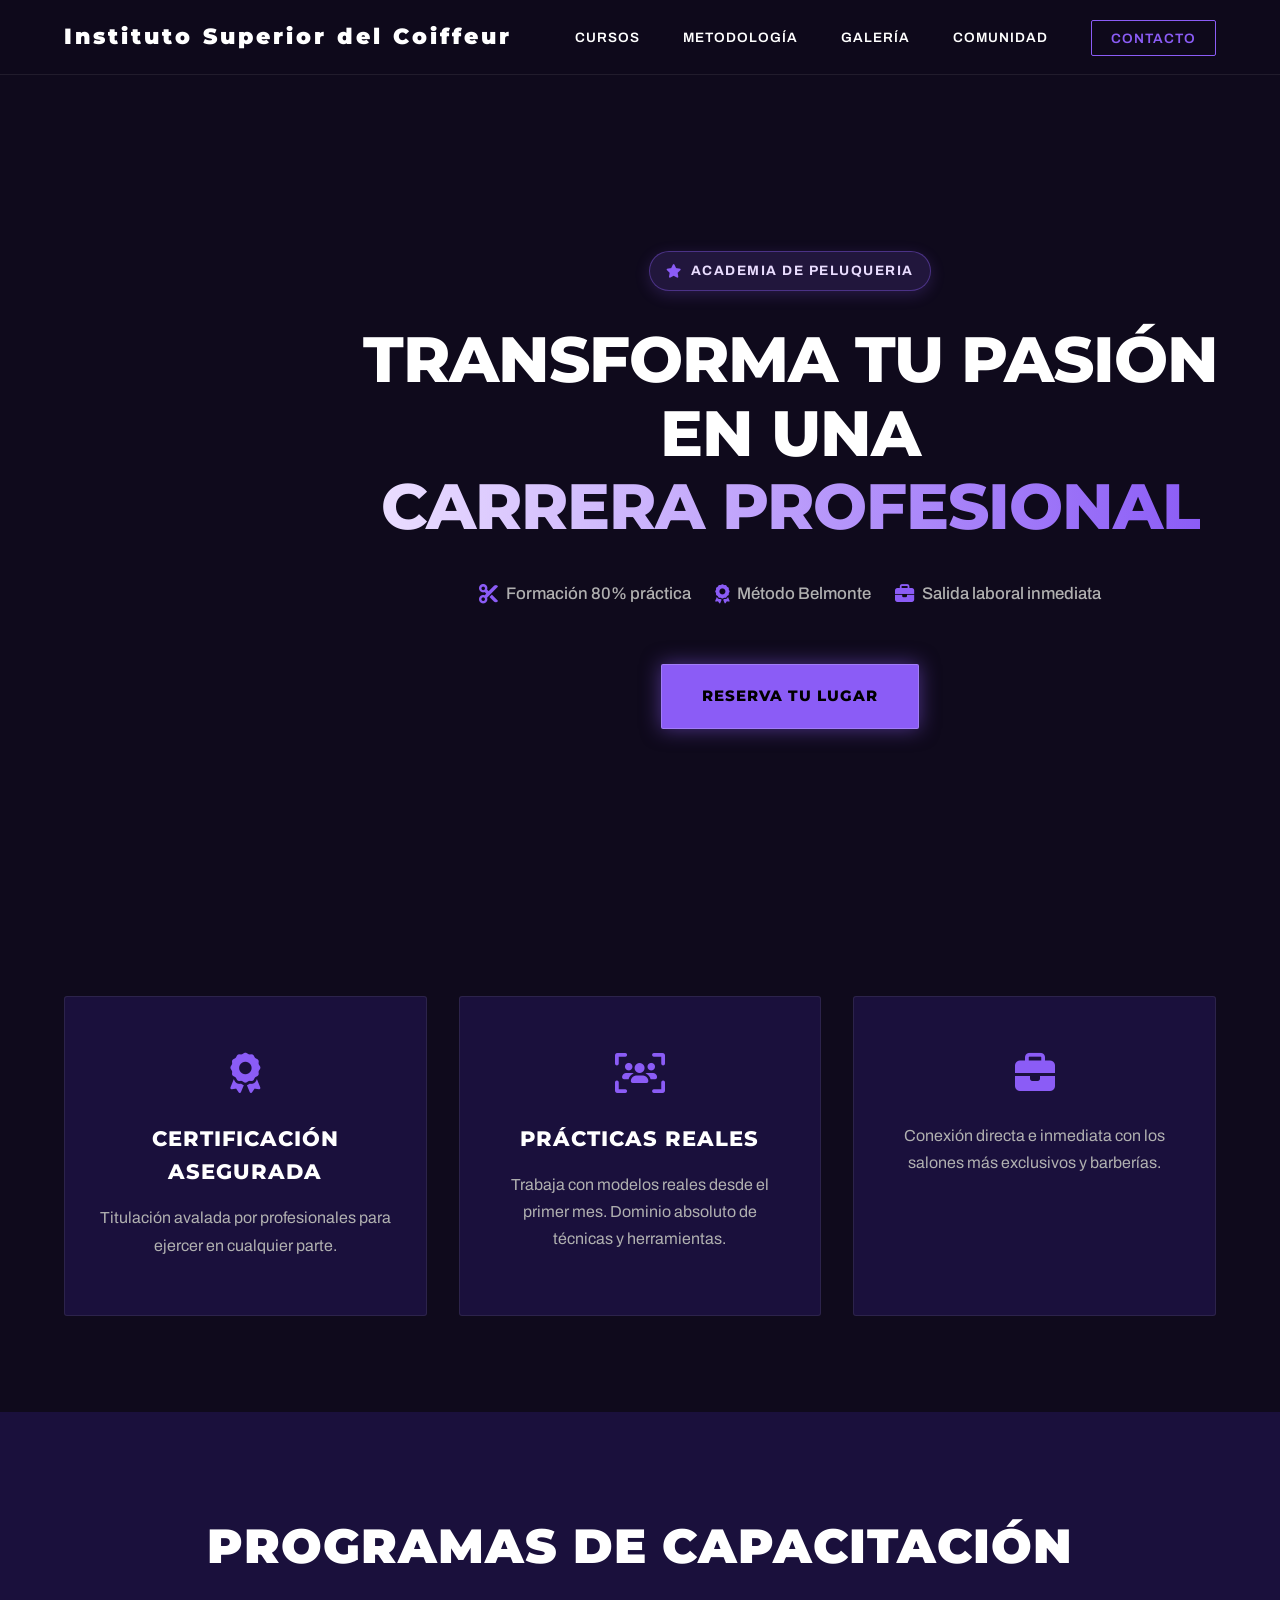
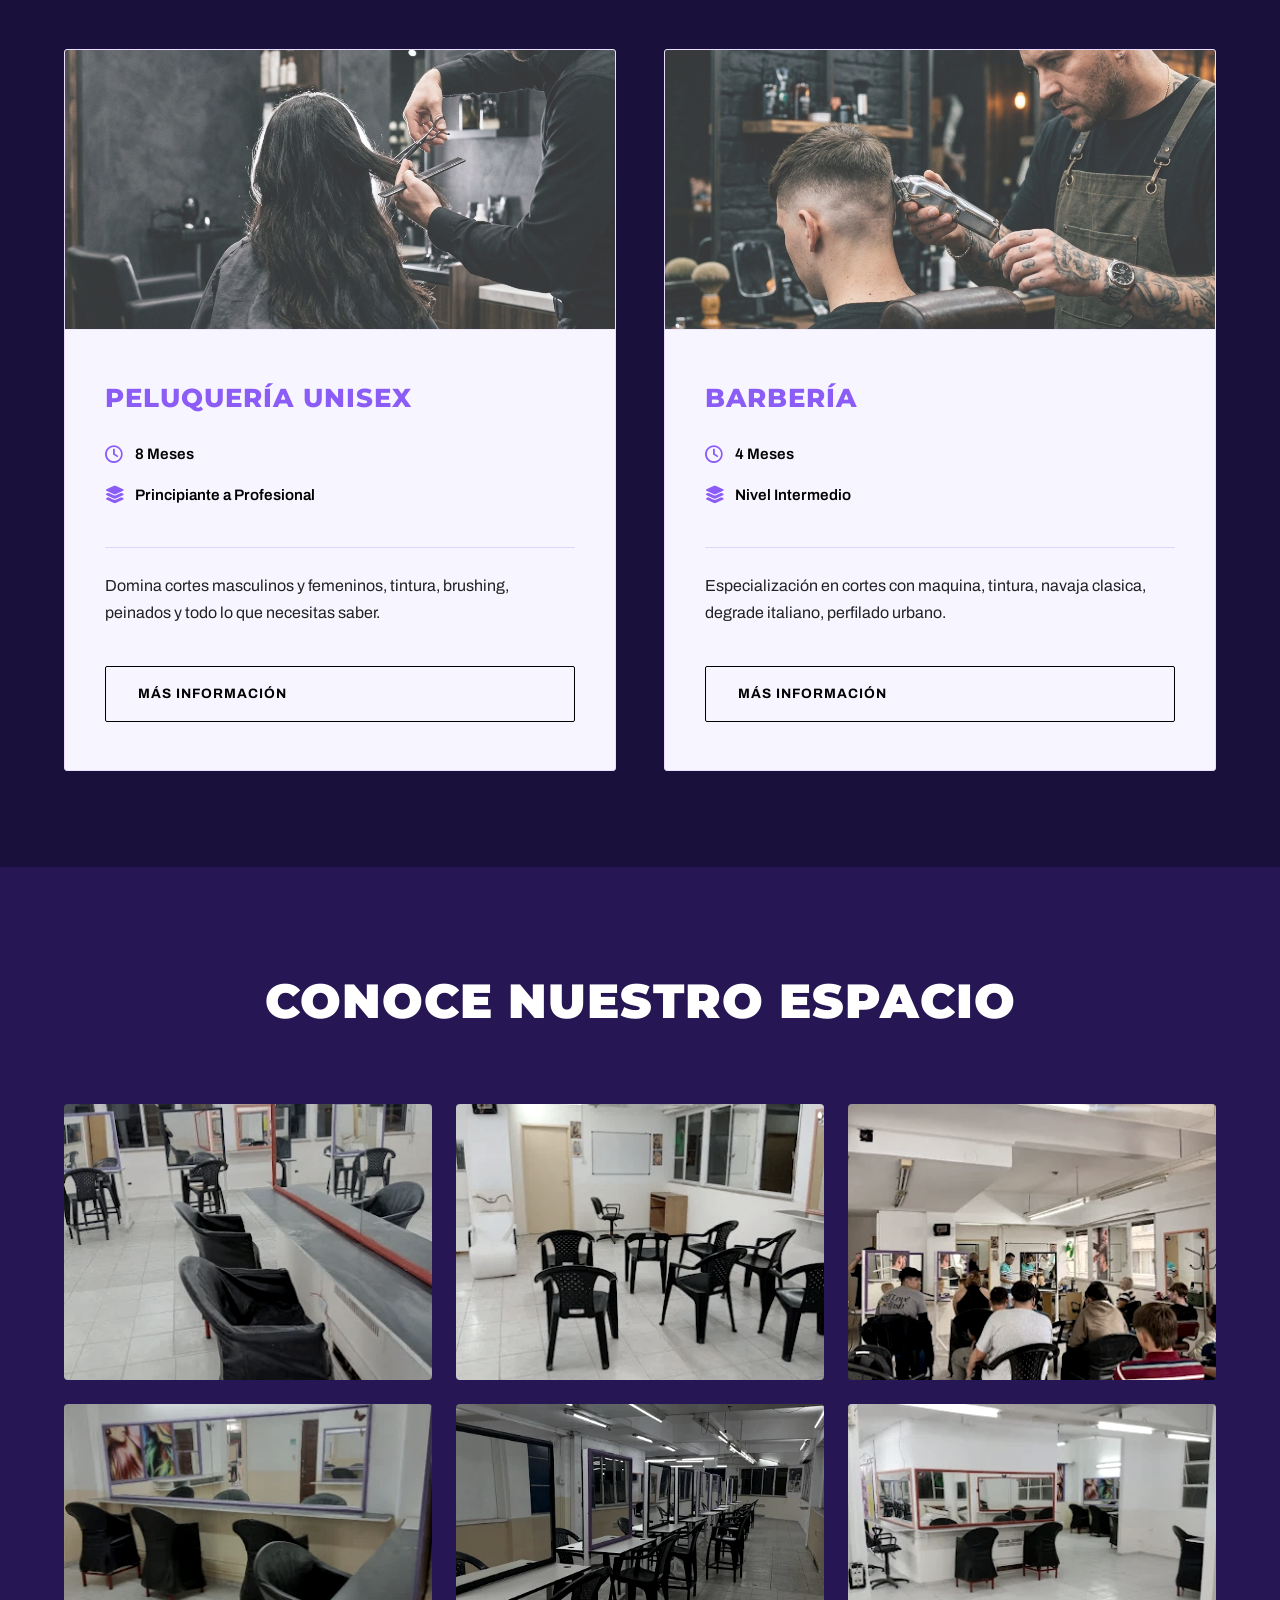
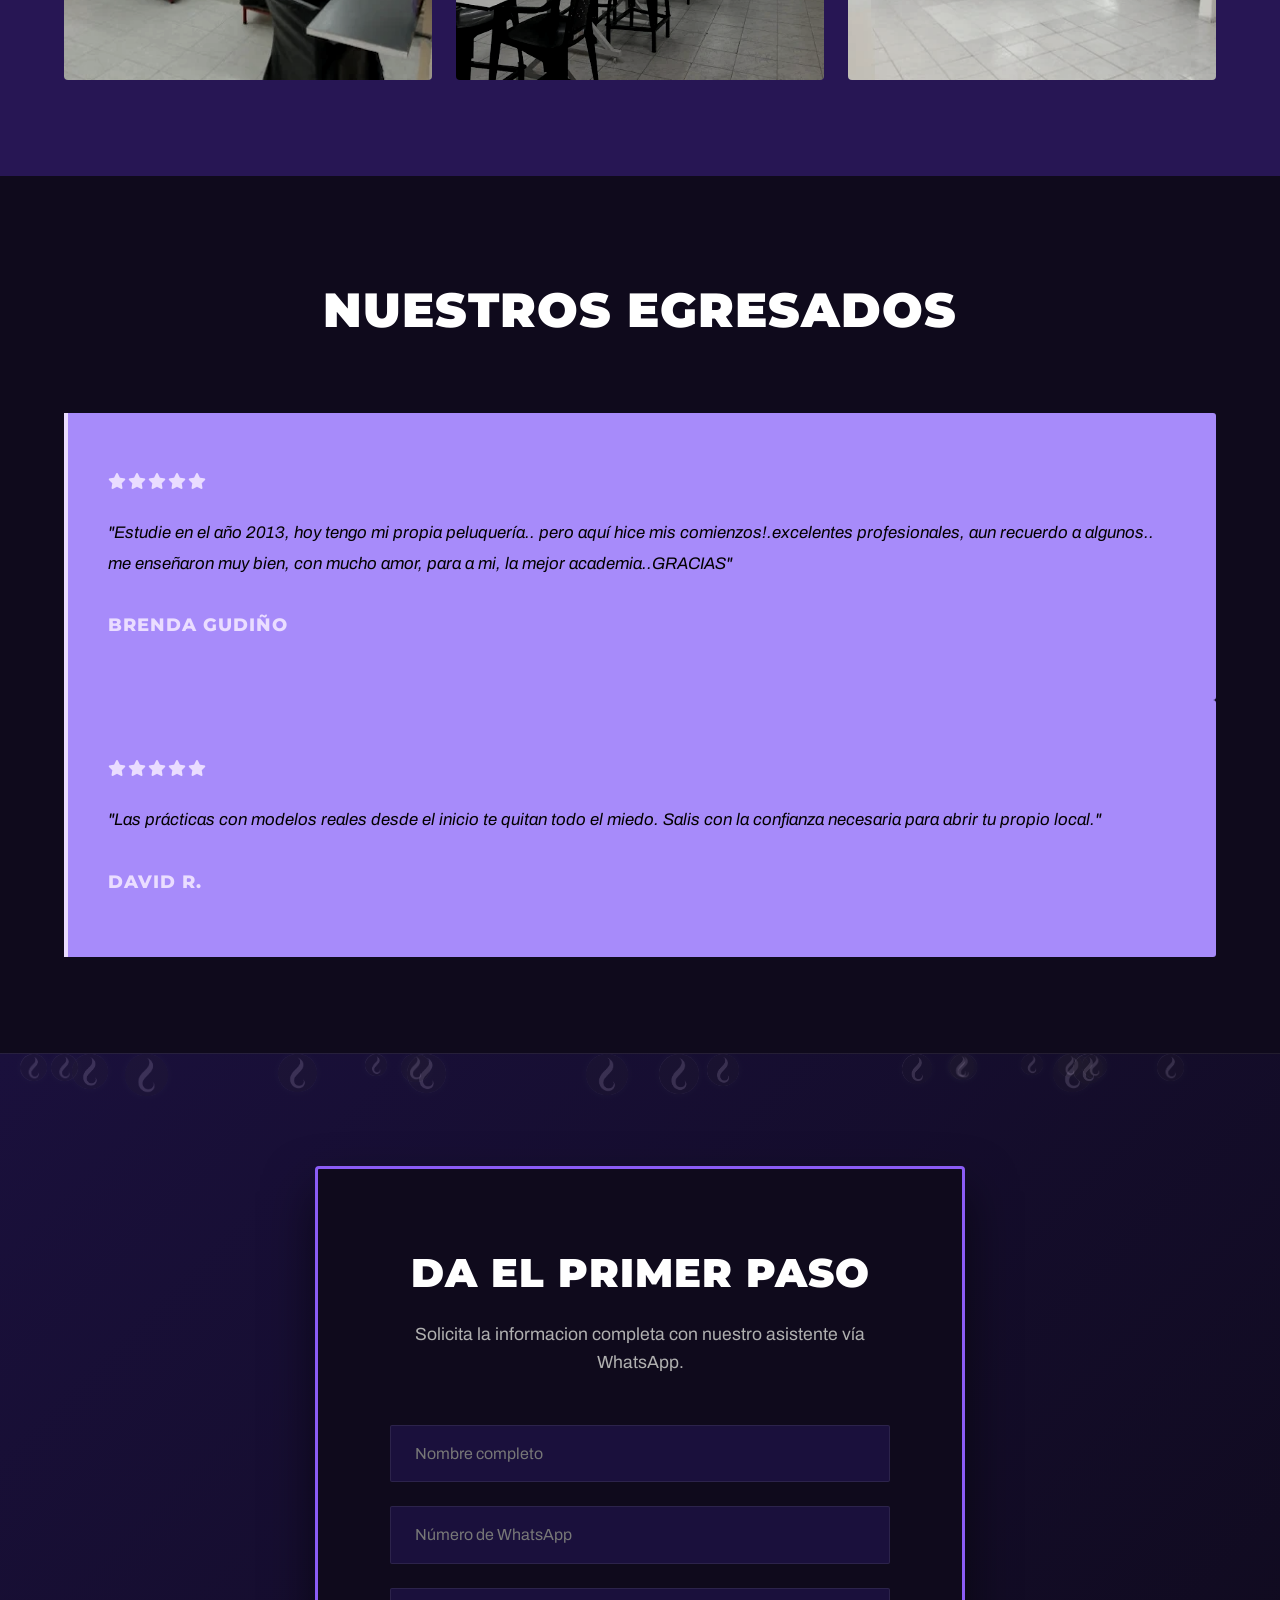
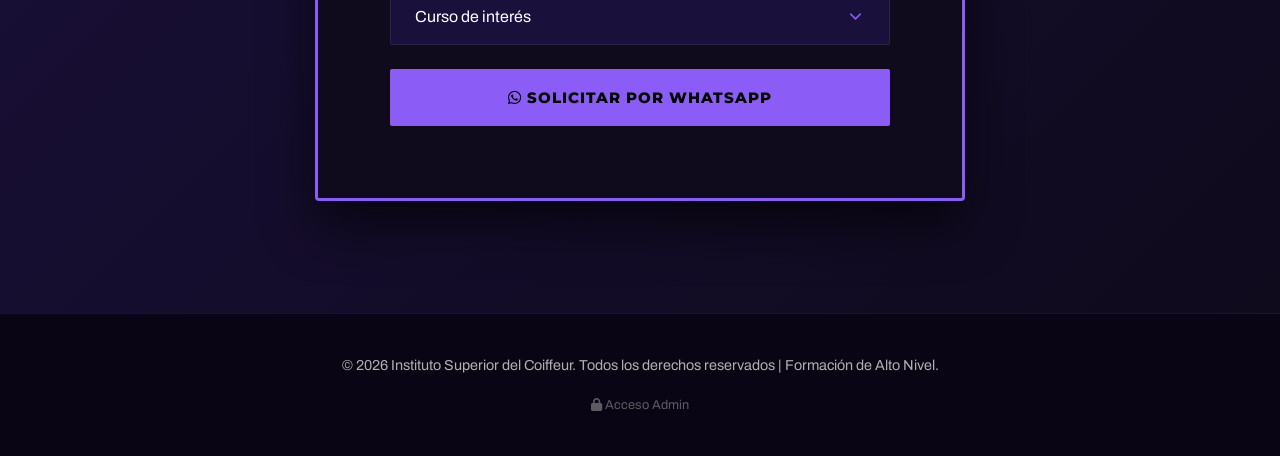
==== index.html @ 8d68e0f5 "cambios varios1" ====
<!DOCTYPE html>
<html lang="es">
<head>
  <meta charset="UTF-8">
  <meta name="viewport" content="width=device-width, initial-scale=1.0">
  <meta name="description" content="Academia de Peluquería y Barbería Técnica. Formación de élite, rápida salida laboral y prácticas reales. Certificación internacional.">
  <title>Academia de Peluquería y Barbería</title>
  <link rel="icon" href="logos/favicon.jpg" type="image/jpeg">
  <link rel="apple-touch-icon" href="logos/favicon.jpg">
  <link rel="stylesheet" href="style.css?v=12"> <!-- renovar siempre por el cache -->
  <link rel="preconnect" href="https://fonts.googleapis.com">
  <link rel="preconnect" href="https://fonts.gstatic.com" crossorigin>
  <link href="https://fonts.googleapis.com/css2?family=Archivo:wght@400;600&family=Montserrat:wght@700;800;900&display=swap" rel="stylesheet">
  <link rel="stylesheet" href="https://cdnjs.cloudflare.com/ajax/libs/font-awesome/6.4.0/css/all.min.css">
</head>
<body>
  <!-- Header / Navigation -->
  <header class="navbar">

    <!-- Google tag (gtag.js) -->
<script async src="https://www.googletagmanager.com/gtag/js?id=AW-17490392927"></script>
<script>
  window.dataLayer = window.dataLayer || [];
  function gtag(){dataLayer.push(arguments);}
  gtag('js', new Date());

  gtag('config', 'AW-17490392927');
</script>

    <div class="logo">Instituto Superior del Coiffeur</div>

    <nav>
      <a href="#cursos">Cursos</a>
      <a href="#metodo">Metodología</a>
      <a href="#galeria">Galería</a>
      <a href="#testimonios">Comunidad</a>
      <a href="#contacto" class="btn-outline">Contacto</a>
    </nav>
  </header>

  <!-- Hero Section -->
  <section class="hero">
    <video autoplay loop muted playsinline class="hero-video">
      <!-- Reemplaza "assets/video-instituto.mp4" con el nombre exacto de tu video -->
      <source src="assets/video-instituto.mp4" type="video/mp4">
    </video>
    <div class="hero-overlay"></div>
    <div class="hero-content">
      <div class="hero-badge"><i class="fa-solid fa-star"></i> ACADEMIA DE PELUQUERIA</div>
      <h1>Transforma tu pasión en una<br><span class="highlight">carrera profesional</span></h1>
      
      <div class="hero-benefits">
        <span><i class="fa-solid fa-scissors"></i> Formación 80% práctica</span>
        <span><i class="fa-solid fa-award"></i> Método Belmonte</span>
        <span><i class="fa-solid fa-briefcase"></i> Salida laboral inmediata</span>
      </div>

      <a href="#contacto" class="btn-primary glow-effect">Reserva tu Lugar</a>
    </div>
  </section>

  <!-- Differentiators -->
  <section class="features" id="metodo">
    <div class="feature-card">
      <i class="fa-solid fa-award icon-violet"></i>
      <h3>Certificación asegurada</h3>
      <p>Titulación avalada por profesionales para ejercer en cualquier parte.</p>
    </div>
    <div class="feature-card">
      <i class="fa-solid fa-users-viewfinder icon-violet"></i>
      <h3>Prácticas Reales</h3>
      <p>Trabaja con modelos reales desde el primer mes. Dominio absoluto de técnicas y herramientas.</p>
    </div>
    <div class="feature-card">

      <i class="fa-solid fa-briefcase icon-violet"></i>

      <p>Conexión directa e inmediata con los salones más exclusivos y barberías.</p>
    </div>
  </section>

  <!-- Courses Section -->
  <section class="courses" id="cursos">
    <h2>Programas de Capacitación</h2>
    <div class="course-grid">
      <!-- Course 1 -->
      <article class="course-card">
        <div class="course-img" style="background-image: url('assets/course1.png');"></div>
        <div class="course-info"> 

          <h3>Peluquería Unisex</h3>
          <ul class="course-details">
            <li><i class="fa-regular fa-clock"></i> 8 Meses</li>
            <li><i class="fa-solid fa-layer-group"></i> Principiante a Profesional</li>
          </ul>
          <p>Domina cortes masculinos y femeninos, tintura, brushing, peinados y todo lo que necesitas saber.</p>
          <a href="#contacto" class="btn-secondary">Más Información</a>
        </div>
      </article>

      <!-- Course 2 -->
      <article class="course-card">
        <div class="course-img" style="background-image: url('assets/course2.png');"></div>
        <div class="course-info">
          <h3>Barbería</h3>
          <ul class="course-details">
            <li><i class="fa-regular fa-clock"></i> 4 Meses</li>
            <li><i class="fa-solid fa-layer-group"></i> Nivel Intermedio</li>
          </ul>
          <p>Especialización en cortes con maquina, tintura, navaja clasica, degrade italiano, perfilado urbano.</p>
          <a href="#contacto" class="btn-secondary">Más Información</a>
        </div>
      </article>
    </div>
  </section>

  <!-- Gallery Section -->
  <section class="photo-gallery" id="galeria">
    <h2>Conoce Nuestro Espacio</h2>
    <div class="gallery-grid">
      <div class="gallery-item">
        <img src="Galeria/2025-08-27.png" alt="Foto Instalaciones">
        <div class="gallery-overlay"><i class="fa-solid fa-magnifying-glass icon-violet"></i></div>
      </div>
      <div class="gallery-item">
        <img src="Galeria/Imag 1.png" alt="Foto Instalaciones">
        <div class="gallery-overlay"><i class="fa-solid fa-magnifying-glass icon-violet"></i></div>
      </div>
      <div class="gallery-item">
        <img src="Galeria/imag 2.png" alt="Foto Instalaciones">
        <div class="gallery-overlay"><i class="fa-solid fa-magnifying-glass icon-violet"></i></div>
      </div>
      <div class="gallery-item">
        <img src="Galeria/imag 3.png" alt="Foto Instalaciones">
        <div class="gallery-overlay"><i class="fa-solid fa-magnifying-glass icon-violet"></i></div>
      </div>
      <div class="gallery-item">
        <img src="Galeria/imag 4.png" alt="Foto Instalaciones">
        <div class="gallery-overlay"><i class="fa-solid fa-magnifying-glass icon-violet"></i></div>
      </div>
      <div class="gallery-item">
        <img src="Galeria/imag 5.png" alt="Foto Instalaciones">
        <div class="gallery-overlay"><i class="fa-solid fa-magnifying-glass icon-violet"></i></div>
      </div>
    </div>
  </section>

  <!-- Testimonials Section -->
  <section class="testimonials" id="testimonios">
    <h2>Nuestros Egresados</h2>

      <div class="testimonial-card">
        <div class="stars"><i class="fa-solid fa-star"></i><i class="fa-solid fa-star"></i><i class="fa-solid fa-star"></i><i class="fa-solid fa-star"></i><i class="fa-solid fa-star"></i></div>
        <p>"Estudie en el año 2013, hoy tengo mi propia peluquería.. pero aquí hice mis comienzos!.excelentes profesionales, aun recuerdo a algunos.. me enseñaron muy bien, con mucho amor, para a mi, la mejor academia..GRACIAS"</p>
        <h4>Brenda Gudiño</h4>
      </div>
      <div class="testimonial-card">
        <div class="stars"><i class="fa-solid fa-star"></i><i class="fa-solid fa-star"></i><i class="fa-solid fa-star"></i><i class="fa-solid fa-star"></i><i class="fa-solid fa-star"></i></div>
        <p>"Las prácticas con modelos reales desde el inicio te quitan todo el miedo. Salis con la confianza necesaria para abrir tu propio local."</p>
        <h4>David R.</h4>

      </div>
    </div>
  </section>

  <!-- Lead Capture Footer Form -->
  <section class="lead-capture" id="contacto">
    <!-- Lluvia de logos -->
    <div class="particles-container" id="particles-container"></div>
    <div class="form-container">
      <h2>Da el Primer Paso</h2>

      <p>Solicita la informacion completa con nuestro asistente vía WhatsApp.</p>

      <form id="leadForm">
        <div class="input-group">
          <input type="text" id="name" placeholder="Nombre completo" required>
        </div>
        <div class="input-group">
          <input type="tel" id="whatsapp" placeholder="Número de WhatsApp" required>
        </div>
        <div class="input-group">
          <select id="interest" required>
            <option value="" disabled selected>Curso de interés</option>
            <option value="Peluquería Unisex">Peluquería Unisex</option>
            <option value="Barbería">Barbería</option>
          </select>
        </div>
        <button type="submit" class="btn-primary w-full"><i class="fa-brands fa-whatsapp"></i> Solicitar por WhatsApp</button>
      </form>
    </div>
  </section>
  
  <footer>
    <p>&copy; 2026 Instituto Superior del Coiffeur. Todos los derechos reservados | Formación de Alto Nivel.</p>
    <p style="margin-top: 1rem;"><a href="#" id="adminLoginBtn" style="color: var(--text-gray); text-decoration: none; font-size: 0.8rem; opacity: 0.5; transition: opacity 0.3s;"><i class="fa-solid fa-lock"></i> Acceso Admin</a></p>
  </footer>

  <!-- Admin Login Modal -->
  <div id="adminModal" class="lightbox">
    <div class="admin-login-box">
      <span class="admin-close">&times;</span>
      <h3>Modo Administrador</h3>
      <p>Ingrese la contraseña para acceder al panel de control.</p>
      <div class="input-group" style="margin-bottom: 0;">
        <input type="password" id="adminPassword" placeholder="Contraseña">
      </div>
      <div id="adminError" style="color: #ff4d4d; font-size: 0.85rem; margin-top: 0.5rem; display: none; text-align: left;">Contraseña incorrecta. Intente nuevamente.</div>
      <button id="adminSubmit" class="btn-primary" style="margin-top: 1.5rem; width: 100%; padding: 1rem;">Ingresar</button>
    </div>
  </div>

  <!-- Lightbox Modal -->
  <div id="lightbox" class="lightbox">
    <span class="lightbox-close">&times;</span>
    <img id="lightbox-img" src="" alt="Imagen ampliada">
  </div>

  <script src="script.js?v=2"></script>
</body> 
</html>
---- style.css ----
:root { /*aca van los colores de todas la marca (se definen con variables) */
  --matte-black: #0f0a1c;
  --charcoal: #1a103c;
  --charcoal-light: #271654;

  --violet: #8b5cf6;
  --violet-hover: #a78bfa;
  --white: #ffffff;
  --text-gray: #b0b0b0;
  --border-light: rgba(255, 255, 255, 0.08);
  --font-heading: 'Montserrat', sans-serif;
  --font-body: 'Archivo', sans-serif;
  --violet-light: #eaddff;
}

* {
  margin: 0;
  padding: 0;
  box-sizing: border-box;
}

html {
  scroll-behavior: smooth;
}

body {
  font-family: var(--font-body);
  background-color: var(--matte-black);
  color: var(--white);
  line-height: 1.6;
  -webkit-font-smoothing: antialiased;
}

h1, h2, h3, h4 {
  font-family: var(--font-heading);
  text-transform: uppercase;
  letter-spacing: 1px;
}

/* NAVBAR */
.navbar {
  display: flex;
  justify-content: space-between;
  align-items: center;
  padding: 1.2rem 5%;
  background-color: rgba(15, 10, 28, 0.85);
  backdrop-filter: blur(12px);
  position: fixed;
  width: 100%;
  top: 0;
  z-index: 1000;
  border-bottom: 1px solid var(--border-light);
}

.logo {
  font-family: var(--font-heading);
  font-weight: 900;
  font-size: 1.4rem;
  letter-spacing: 3px;
  color: var(--white);
}

nav a {
  color: var(--white);
  text-decoration: none;
  margin-left: 2.5rem;
  font-weight: 600;
  font-size: 0.85rem;
  text-transform: uppercase;
  transition: color 0.3s ease;
  letter-spacing: 1px;
}

nav a:hover {

  color: var(--violet);
}

/* BUTTONS */
.btn-primary {
  display: inline-block;

  background-color: var(--violet);

  color: #000;
  padding: 1.2rem 2.5rem;
  font-weight: 800;
  text-transform: uppercase;
  text-decoration: none;
  border: none;
  cursor: pointer;
  transition: all 0.3s cubic-bezier(0.25, 0.46, 0.45, 0.94);
  font-family: var(--font-heading);
  border-radius: 2px;
  letter-spacing: 1px;
  font-size: 0.95rem;
}

.btn-primary:hover {

  background-color: var(--violet-hover);
  transform: translateY(-3px);
  box-shadow: 0 8px 25px rgba(139, 92, 246, 0.25);
}
.btn-secondary {
  display: inline-block;
  background-color: transparent;
  color: var(--white);
  padding: 1rem 2rem;
  font-weight: 700;
  text-transform: uppercase;
  text-decoration: none;
  border: 1px solid var(--border-light);
  transition: all 0.3s ease;
  font-size: 0.85rem;
  border-radius: 2px;
  letter-spacing: 1px;
}

.btn-secondary:hover {
  background-color: var(--white);
  color: var(--matte-black);
  border-color: var(--white);
}

.btn-outline {

  border: 1px solid var(--violet);
  padding: 0.6rem 1.2rem;
  color: var(--violet) !important;

  border-radius: 2px;
}

.btn-outline:hover {

  background-color: var(--violet);

  color: #000 !important;
}

.w-full {
  width: 100%;
}

/* HERO SECTION */
.hero {
  min-height: 100vh;
  position: relative;
  display: flex;
  align-items: center;
  justify-content: center;
  text-align: center;
  padding: 120px 20px 40px; /* Padding top accounts for navbar */
  overflow: hidden;
  background-color: var(--matte-black);
}

.hero-bg {
  position: absolute;
  top: 50%;
  left: 50%;
  min-width: 100%;
  min-height: 100%;
  width: auto;
  height: auto;
  transform: translate(-50%, -50%);
  object-fit: cover;
  z-index: 0;
}

.hero-overlay {
  position: absolute;
  top: 0; left: 0; width: 100%; height: 100%;
  background: linear-gradient(180deg, rgba(15,10,28,0.7) 0%, rgba(15,10,28,0.95) 100%);
  z-index: 1;
}

.hero-content {
  position: relative;
  z-index: 10;
  max-width: 900px;
  width: 100%;
  padding: 0 15px;
  animation: fadeIn 1.5s ease-out forwards;
  display: flex;
  flex-direction: column;
  align-items: center;
}

.hero-badge {
  display: inline-flex;
  align-items: center;
  gap: 8px;
  background: rgba(139, 92, 246, 0.15);
  border: 1px solid rgba(139, 92, 246, 0.4);
  color: var(--violet-light);
  padding: 8px 16px;
  border-radius: 30px;
  font-size: 0.85rem;
  font-weight: 700;
  letter-spacing: 1.5px;
  text-transform: uppercase;
  margin-bottom: 2rem;
  box-shadow: 0 4px 15px rgba(139, 92, 246, 0.2);
}

.hero-badge i {
  color: var(--violet);
}

@keyframes fadeIn {
  from { opacity: 0; transform: translateY(20px); }
  to { opacity: 1; transform: translateY(0); }
}

.hero h1 {
  font-size: clamp(2.2rem, 5vw, 4rem);
  line-height: 1.15;
  margin-bottom: 2rem;
  color: var(--white);
  font-weight: 800;
  letter-spacing: -1px;
}

.hero h1 .highlight {
  color: var(--violet);
  background: linear-gradient(90deg, var(--violet-light) 0%, var(--violet) 100%);
  -webkit-background-clip: text;
  -webkit-text-fill-color: transparent;
  display: inline-block;
  padding-bottom: 5px;
}

.hero-benefits {
  display: flex;
  flex-wrap: wrap;
  justify-content: center;
  gap: 1.5rem;
  margin-bottom: 3.5rem;
  max-width: 800px;
}

.hero-benefits span {
  display: flex;
  align-items: center;
  gap: 8px;
  color: var(--text-gray);
  font-size: 1.05rem;
  font-weight: 500;
}

.hero-benefits i {
  color: var(--violet);
  font-size: 1.2rem;
}

.glow-effect {
  box-shadow: 0 0 20px rgba(139, 92, 246, 0.5);
  border: 1px solid rgba(255,255,255,0.2);
}

.glow-effect:hover {
  box-shadow: 0 0 35px rgba(139, 92, 246, 0.8);
}

/* FEATURES SECTION */
.features {
  display: grid;
  grid-template-columns: repeat(auto-fit, minmax(300px, 1fr));
  gap: 2rem;
  padding: 6rem 5%;
  background-color: var(--matte-black);
}

.feature-card {
  background-color: var(--charcoal);
  padding: 3.5rem 2rem;
  text-align: center;
  border: 1px solid var(--border-light);
  transform: translateY(0);
  transition: transform 0.4s ease, box-shadow 0.4s ease, border-color 0.4s ease;
  border-radius: 3px;
}

.feature-card:hover {
  transform: translateY(-8px);
  box-shadow: 0 15px 35px rgba(0,0,0,0.4);

  border-color: rgba(139, 92, 246, 0.4);
}

.icon-violet {
  color: var(--violet);

  font-size: 2.5rem;
  margin-bottom: 1.8rem;
}

.feature-card h3 {
  font-size: 1.3rem;
  font-weight: 800;
  margin-bottom: 1rem;
}

.feature-card p {
  color: var(--text-gray);
  font-size: 1rem;
  line-height: 1.7;
}

/* COURSES SECTION */
.courses {
  padding: 6rem 5%;
  background-color: var(--charcoal);
}

.courses h2 {
  text-align: center;
  font-size: 3rem;
  font-weight: 900;
  margin-bottom: 4rem;
  color: var(--white);
}

.course-grid {
  display: grid;
  grid-template-columns: repeat(auto-fit, minmax(350px, 1fr));
  gap: 3rem;
}

.course-card {
  background-color: #f7f5ff;
  border: 1px solid #eaddff;
  overflow: hidden;
  transition: all 0.4s ease;
  border-radius: 3px;
  display: flex;
  flex-direction: column;
}

.course-card:hover {

  border-color: rgba(139, 92, 246, 0.5);

  box-shadow: 0 20px 40px rgba(255, 255, 255, 0.6);
  transform: translateY(-5px);
}

.course-img {
  height: 280px;
  background-size: cover;
  background-position: center;
  border-bottom: 1px solid var(--violet-light);
  background-color: transparent;
  background-blend-mode: normal;
  filter: opacity(80%) contrast(95%) brightness(105%);
  transition: transform 0.5s ease;
}

.course-info {
  padding: 3rem 2.5rem;
  flex-grow: 1;
  display: flex;
  flex-direction: column;
}

.course-info h3 {
  font-size: 1.6rem;
  font-weight: 800;
  margin-bottom: 1.5rem;
  color: var(--violet);
}

.course-details {
  list-style: none;
  margin-bottom: 1.5rem;
  padding-bottom: 1.5rem;
  border-bottom: 1px solid #ddd6fe;
}

.course-details li {
  display: flex;
  align-items: center;
  margin-bottom: 1rem;
  color: #000000;
  font-size: 0.95rem;
  font-weight: 600;
}

.course-details i {

  color: var(--violet);

  width: 30px;
  font-size: 1.1rem;
}

.course-info p {
  color: #222222;
  margin-bottom: 2.5rem;
  font-size: 1rem;
  line-height: 1.7;
  flex-grow: 1;
}

.course-info .btn-secondary {
  color: #000000;
  border-color: #000000;
}

.course-info .btn-secondary:hover {
  background-color: var(--violet-hover);
  color: var(--matte-black);
  border-color: var(--violet-hover);
}

/* PHOTO GALLERY SECTION */
.photo-gallery {
  padding: 6rem 5%;
  background-color: var(--charcoal-light);
}

.photo-gallery h2 {
  text-align: center;
  font-size: 3rem;
  font-weight: 900;
  margin-bottom: 4rem;
  color: var(--white);
}

.gallery-grid {
  display: grid;
  grid-template-columns: repeat(auto-fit, minmax(300px, 1fr));
  gap: 1.5rem;
}

.gallery-item {
  position: relative;
  overflow: hidden;
  border-radius: 4px;
  cursor: pointer;
  aspect-ratio: 4 / 3;
}

.gallery-item img {
  width: 100%;
  height: 100%;
  object-fit: cover;
  transition: transform 0.6s cubic-bezier(0.25, 0.46, 0.45, 0.94), filter 0.6s ease;
  filter: grayscale(40%) contrast(110%);
}

.gallery-item:hover img {
  transform: scale(1.08);
  filter: grayscale(0%) contrast(100%);
}

.gallery-overlay {
  position: absolute;
  top: 0; left: 0; width: 100%; height: 100%;
  background: rgba(15, 10, 28, 0.6);
  display: flex;
  align-items: center;
  justify-content: center;
  opacity: 0;
  transition: opacity 0.4s ease;
}

.gallery-item:hover .gallery-overlay {
  opacity: 1;
}

.gallery-overlay i {
  font-size: 3rem;
  transform: scale(0.5);
  transition: transform 0.4s cubic-bezier(0.25, 0.46, 0.45, 0.94);
}

.gallery-item:hover .gallery-overlay i {
  transform: scale(1);
}

/* TESTIMONIALS SECTION */
.testimonials {
  padding: 6rem 5%;
  background-color: var(--matte-black);
}

.testimonials h2 {
  text-align: center;
  font-size: 3rem;
  font-weight: 900;
  margin-bottom: 4rem;
}

.testimonial-grid {
  display: grid;
  grid-template-columns: repeat(auto-fit, minmax(320px, 1fr));
  gap: 2.5rem;
}

.testimonial-card {
  background-color: var(--violet-hover);
  padding: 3.5rem 2.5rem;

  border-left: 4px solid var(--violet-light);

  border-radius: 0 3px 3px 0;
  position: relative;
  transition: background-color 0.3s ease;
}

.testimonial-card:hover {
  background-color: var(--violet);
}

.stars {

  color: var(--violet-light);

  margin-bottom: 1.5rem;
  font-size: 1rem;
  letter-spacing: 2px;
}

.testimonial-card p {
  font-style: italic;
  color: #030000;
  margin-bottom: 2rem;
  line-height: 1.8;
  font-size: 1.05rem;
}

.testimonial-card h4 {
  font-size: 1.1rem;
  font-weight: 800;
  margin-bottom: 0.3rem;
  color: var(--violet-light);
}

.testimonial-card span {
  font-size: 0.85rem;

  color: var(--violet-light);

  text-transform: uppercase;
  letter-spacing: 1px;
  font-weight: 600;
}

/* LEAD CAPTURE SECTION */
.lead-capture {
  padding: 7rem 5%;
  background: linear-gradient(135deg, var(--charcoal) 0%, var(--matte-black) 100%);
  display: flex;
  justify-content: center;
  border-top: 1px solid var(--border-light);
  position: relative;
  overflow: hidden;
}

/* PARTICLES RAIN */
.particles-container {
  position: absolute;
  top: 0;
  left: 0;
  width: 100%;
  height: 100%;
  z-index: 1;
  pointer-events: none;
  overflow: hidden;
}

.particle {
  position: absolute;
  background-image: url('logos/favicon.jpg');
  background-size: cover;
  background-position: center;
  border-radius: 50%;
  opacity: 0.15;
  filter: grayscale(80%) sepia(20%) hue-rotate(250deg);
  animation: fall linear infinite;
  box-shadow: 0 0 10px rgba(139, 92, 246, 0.4);
}

@keyframes fall {
  0% {
    transform: translateY(-100px) rotate(0deg);
    opacity: 0;
  }
  10% {
    opacity: 0.2;
  }
  90% {
    opacity: 0.2;
  }
  100% {
    transform: translateY(120vh) rotate(360deg);
    opacity: 0;
  }
}

.form-container {
  background-color: var(--matte-black);
  padding: 4.5rem;
  border: 3px solid var(--violet);
  max-width: 650px;
  width: 100%;
  text-align: center;
  box-shadow: 0 25px 50px rgba(0,0,0,0.6);
  border-radius: 4px;
  position: relative;
  z-index: 10;
}

.form-container h2 {
  font-size: 2.5rem;
  font-weight: 900;
  margin-bottom: 1rem;
  color: var(--white);
}

.form-container p {
  color: var(--text-gray);
  margin-bottom: 3rem;
  font-size: 1.1rem;
}

.input-group {
  margin-bottom: 1.5rem;
  text-align: left;
}

input, select {
  width: 100%;
  padding: 1.2rem 1.5rem;
  background-color: var(--charcoal);
  border: 1px solid var(--border-light);
  color: var(--white);
  font-family: var(--font-body);
  font-size: 1rem;
  transition: all 0.3s ease;
  border-radius: 2px;
}

input:focus, select:focus {
  outline: none;

  border-color: var(--violet);
  box-shadow: 0 0 0 1px var(--violet);

  background-color: var(--charcoal-light);
}

input::placeholder {
  color: #777;
}

select {
  appearance: none;
  cursor: pointer;

  background-image: url("data:image/svg+xml;charset=UTF-8,%3csvg xmlns='http://www.w3.org/2000/svg' viewBox='0 0 24 24' fill='none' stroke='%238b5cf6' stroke-width='2' stroke-linecap='round' stroke-linejoin='round'%3e%3cpolyline points='6 9 12 15 18 9'%3e%3c/polyline%3e%3c/svg%3e");

  background-repeat: no-repeat;
  background-position: right 1.5rem center;
  background-size: 1.2rem;
}

/* FOOTER */
footer {
  text-align: center;
  padding: 2.5rem;
  background-color: #0a0514;
  color: var(--text-gray);
  font-size: 0.9rem;
  border-top: 1px solid #1a103c;
}

/* LIGHTBOX */
.lightbox {
  position: fixed;
  top: 0;
  left: 0;
  width: 100%;
  height: 100%;
  background-color: rgba(15, 10, 28, 0.95);
  display: flex;
  justify-content: center;
  align-items: center;
  z-index: 2000;
  opacity: 0;
  pointer-events: none;
  transition: opacity 0.3s ease;
}

.lightbox.active {
  opacity: 1;
  pointer-events: auto;
}

.lightbox img {
  max-width: 90%;
  max-height: 90%;
  box-shadow: 0 0 20px rgba(0,0,0,0.8);
  border: 1px solid var(--border-light);
  border-radius: 4px;
}

.lightbox-close {
  position: absolute;
  top: 20px;
  right: 30px;
  font-size: 3rem;
  color: var(--white);
  cursor: pointer;
  transition: color 0.3s ease;
}

.lightbox-close:hover {
  color: var(--violet);
}

/* ADMIN LOGIN */
.admin-login-box {
  background-color: var(--charcoal);
  padding: 3rem 2.5rem;
  border-radius: 4px;
  border: 1px solid var(--violet);
  width: 90%;
  max-width: 420px;
  text-align: center;
  position: relative;
  box-shadow: 0 15px 40px rgba(0,0,0,0.5);
  transform: translateY(-20px);
  transition: transform 0.3s ease;
}

.lightbox.active .admin-login-box {
  transform: translateY(0);
}

.admin-login-box h3 {
  color: var(--white);
  margin-bottom: 0.5rem;
  font-size: 1.5rem;
}

.admin-login-box p {
  color: var(--text-gray);
  margin-bottom: 2rem;
  font-size: 0.95rem;
}

.admin-close {
  position: absolute;
  top: 15px;
  right: 20px;
  color: var(--text-gray);
  font-size: 1.8rem;
  cursor: pointer;
  transition: color 0.3s;
  line-height: 1;
}

.admin-close:hover {
  color: var(--violet);
}

/* Responsive */
@media (max-width: 900px) {
  .courses h2, .testimonials h2, .form-container h2 { font-size: 2.2rem; }
}

@media (max-width: 768px) {

  .navbar {
    flex-direction: column;
    padding: 1rem;
  }
  .navbar nav {
    margin-top: 1rem;
    display: flex;
    flex-wrap: wrap;
    justify-content: center;
    gap: 1rem;
  }
  .navbar nav a {
    margin-left: 0;
    font-size: 0.8rem;
  }
  .hero {
    padding-top: 180px; /* Adjust padding for stacked navbar */
  }
  .hero-benefits {
    flex-direction: column;
    gap: 0.8rem;
    align-items: center;
  }
  .hero-benefits span {
    font-size: 0.95rem;
  }
  .form-container {
    padding: 2.5rem 1.5rem;
  }
}
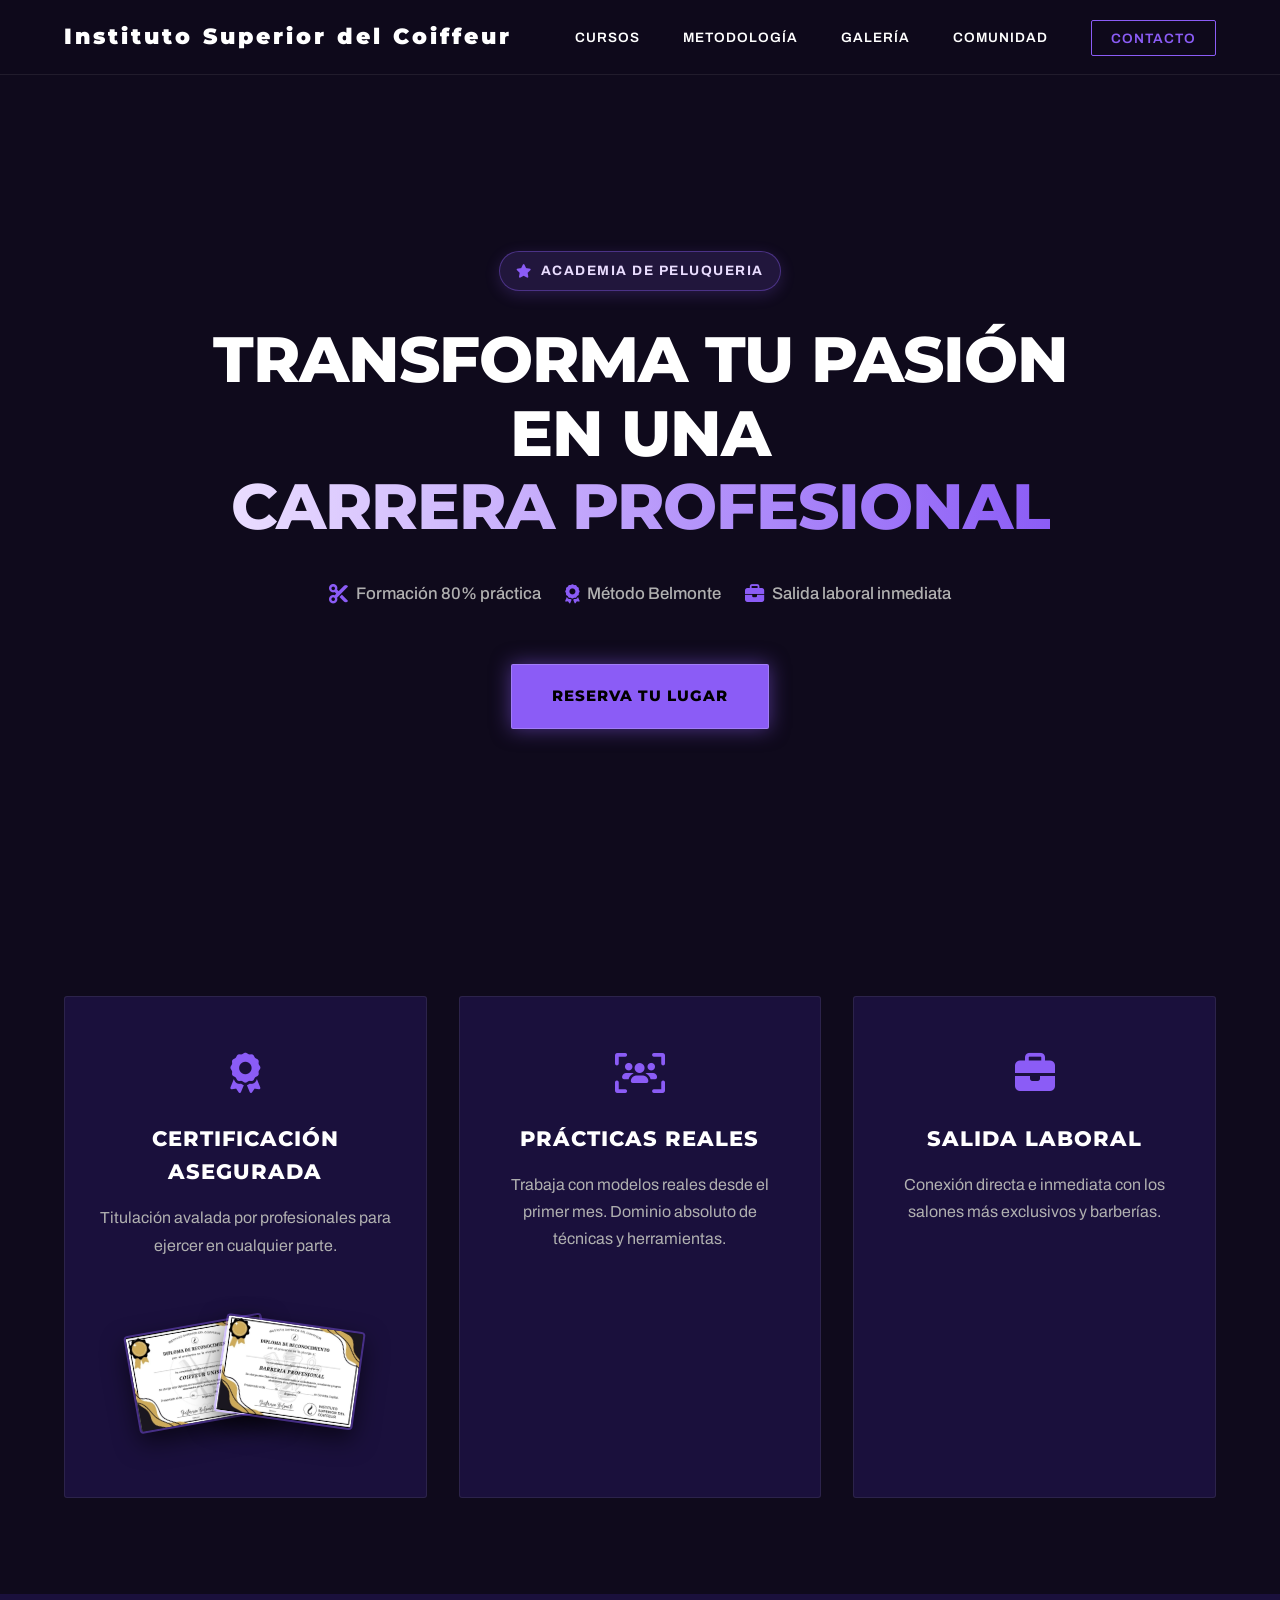
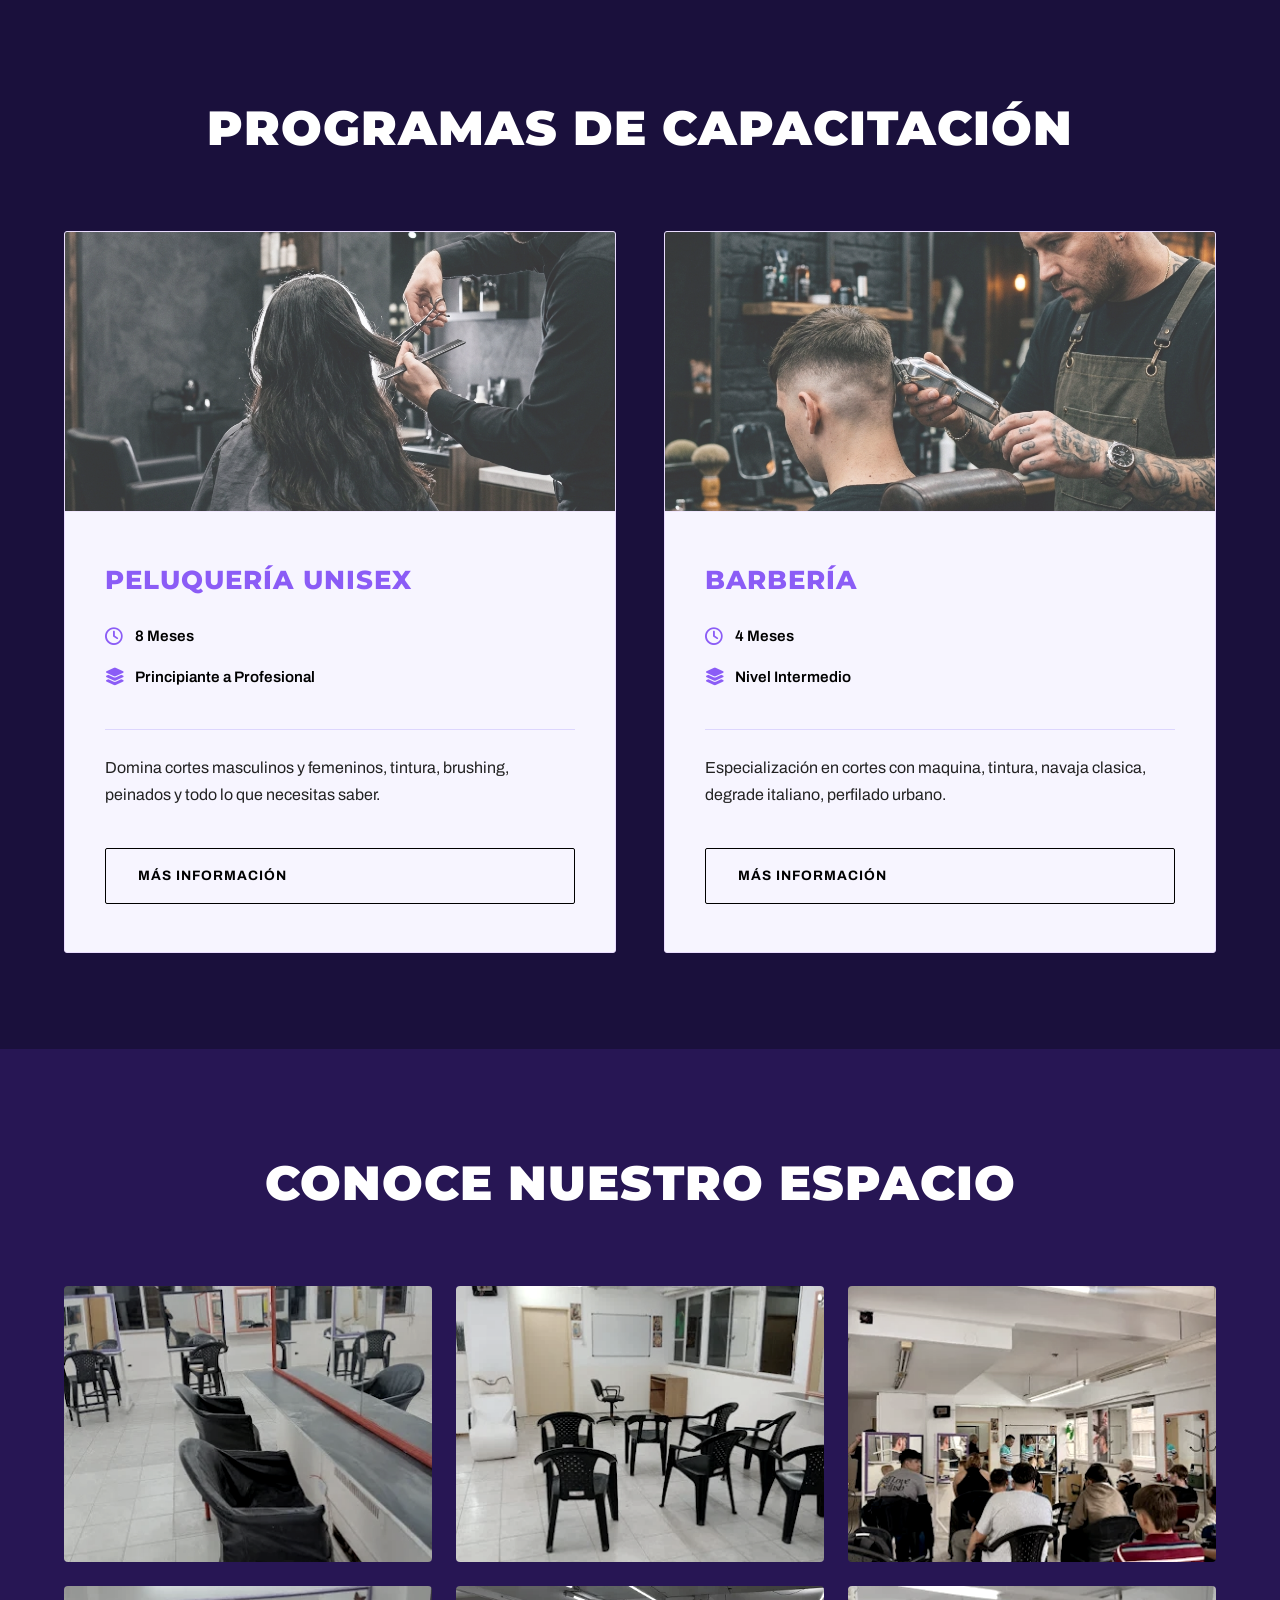
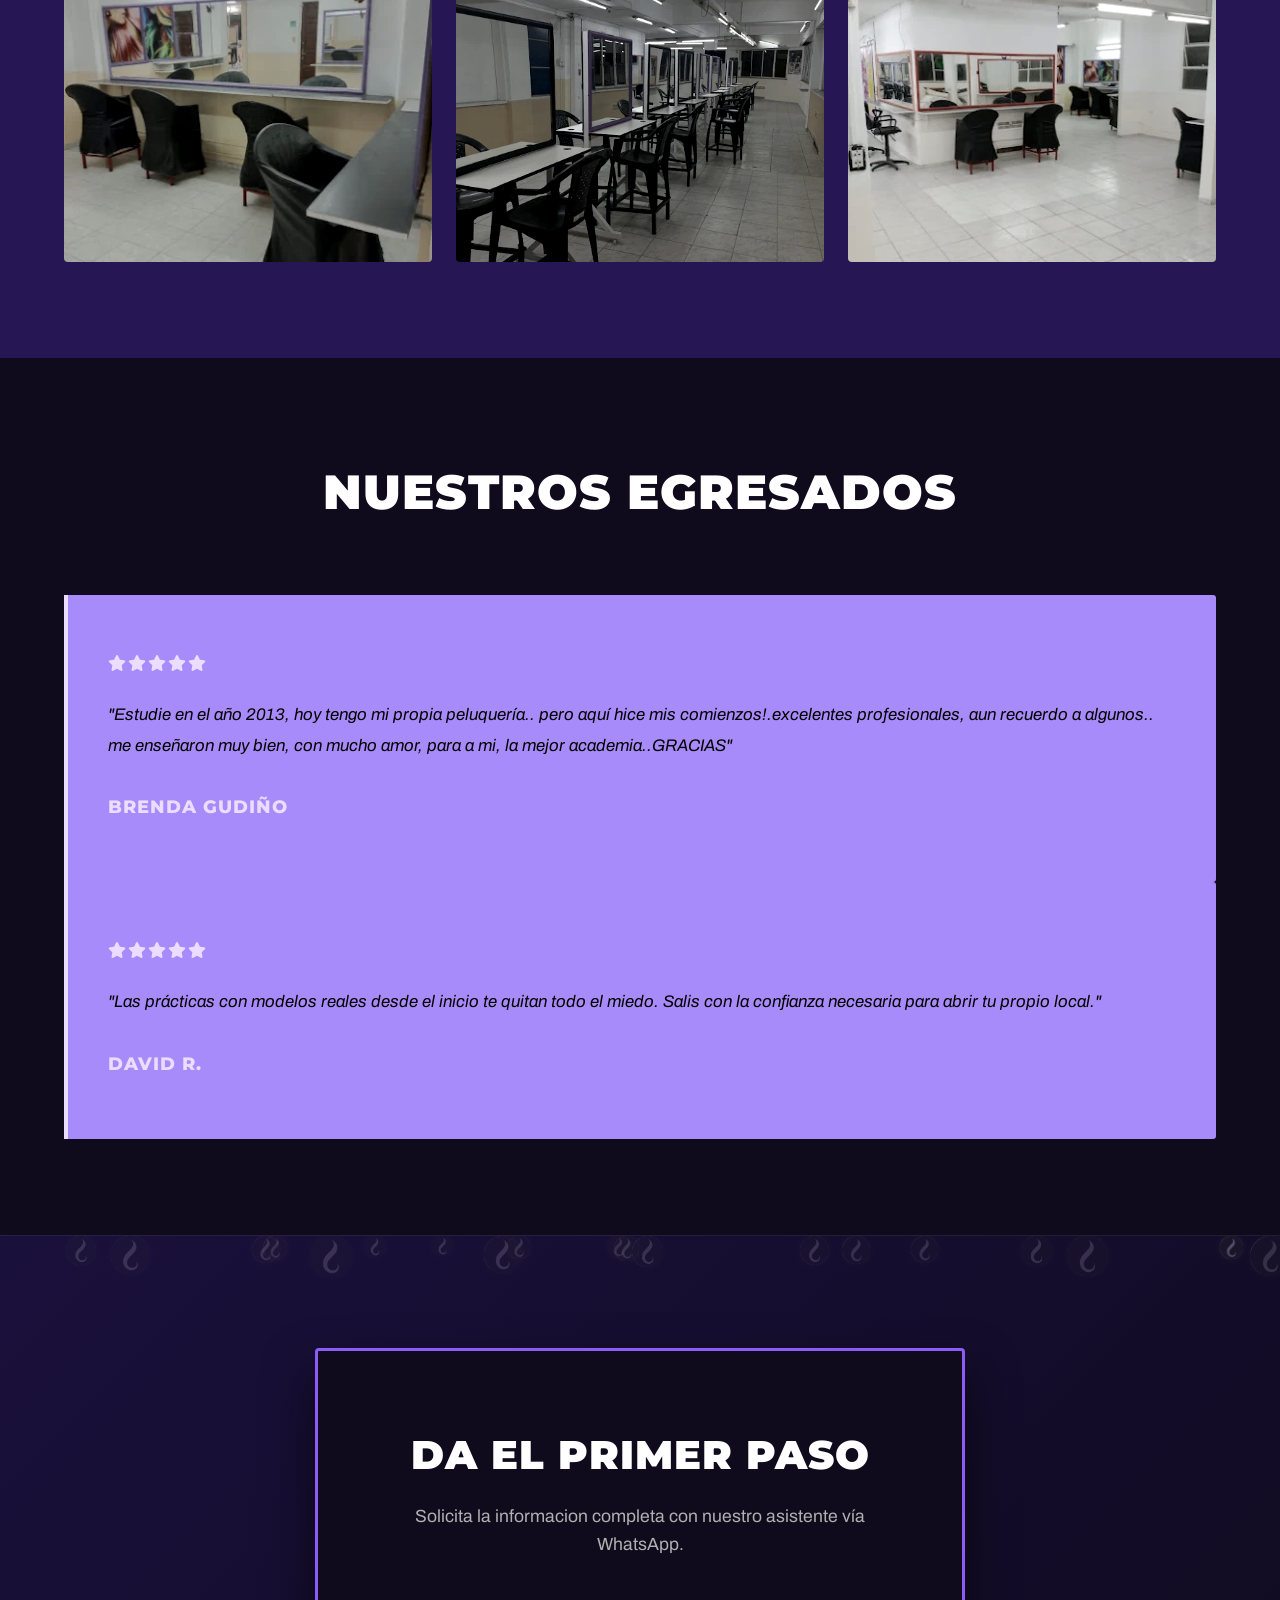
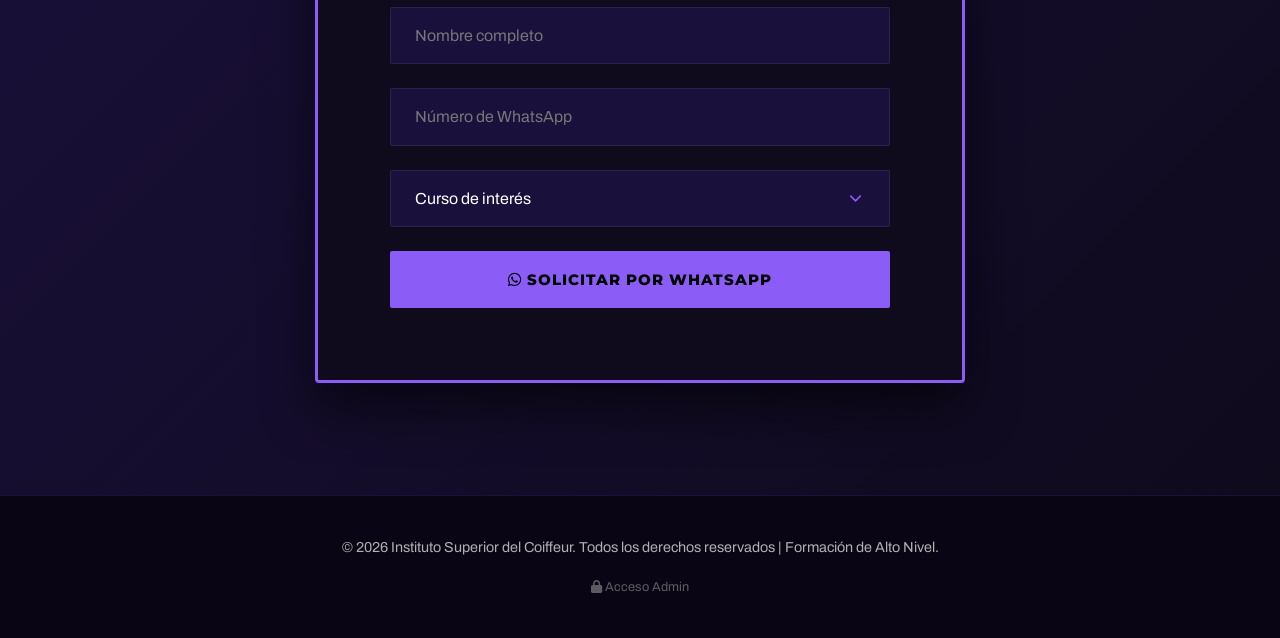
==== commit bb832a5e: "diplomas" ====
--- a/index.html
+++ b/index.html
@@ -40,7 +40,7 @@
 
   <!-- Hero Section -->
   <section class="hero">
-    <video autoplay loop muted playsinline class="hero-video">
+    <video autoplay loop muted playsinline class="hero-bg">
       <!-- Reemplaza "assets/video-instituto.mp4" con el nombre exacto de tu video -->
       <source src="assets/video-instituto.mp4" type="video/mp4">
     </video>
@@ -65,6 +65,15 @@
       <i class="fa-solid fa-award icon-violet"></i>
       <h3>Certificación asegurada</h3>
       <p>Titulación avalada por profesionales para ejercer en cualquier parte.</p>
+      
+      <div class="diploma-showcase">
+        <div class="diploma-wrapper diploma-left">
+          <img src="logos/diploma pelu.jpg" alt="Diploma de Peluquería Profesional" class="diploma-img">
+        </div>
+        <div class="diploma-wrapper diploma-right">
+          <img src="logos/diploma barber.jpg" alt="Diploma de Barbería Profesional" class="diploma-img">
+        </div>
+      </div>
     </div>
     <div class="feature-card">
       <i class="fa-solid fa-users-viewfinder icon-violet"></i>
@@ -72,9 +81,8 @@
       <p>Trabaja con modelos reales desde el primer mes. Dominio absoluto de técnicas y herramientas.</p>
     </div>
     <div class="feature-card">
-
       <i class="fa-solid fa-briefcase icon-violet"></i>
-
+      <h3>Salida Laboral</h3>
       <p>Conexión directa e inmediata con los salones más exclusivos y barberías.</p>
     </div>
   </section>
--- a/style.css
+++ b/style.css
@@ -158,14 +158,12 @@
 
 .hero-bg {
   position: absolute;
-  top: 50%;
-  left: 50%;
-  min-width: 100%;
-  min-height: 100%;
-  width: auto;
-  height: auto;
-  transform: translate(-50%, -50%);
+  top: 0;
+  left: 0;
+  width: 100%;
+  height: 100%;
   object-fit: cover;
+  object-position: center;
   z-index: 0;
 }
 
@@ -309,6 +307,63 @@
   line-height: 1.7;
 }
 
+/* DIPLOMA SHOWCASE */
+.diploma-showcase {
+  display: flex;
+  justify-content: center;
+  align-items: center;
+  margin-top: 2rem;
+  position: relative;
+  height: 150px;
+}
+
+.diploma-wrapper {
+  position: absolute;
+  width: 140px;
+  border-radius: 4px;
+  box-shadow: 0 10px 25px rgba(0,0,0,0.6);
+  border: 2px solid rgba(139, 92, 246, 0.4);
+  transition: all 0.4s cubic-bezier(0.25, 0.46, 0.45, 0.94);
+  cursor: pointer;
+  z-index: 1;
+}
+
+.diploma-wrapper::after {
+  content: '';
+  position: absolute;
+  top: 0; left: 0; width: 100%; height: 100%;
+  background: rgba(139, 92, 246, 0.15);
+  opacity: 0;
+  transition: opacity 0.3s;
+  pointer-events: none;
+}
+
+.diploma-left {
+  transform: rotate(-10deg) translateX(-45px);
+}
+
+.diploma-right {
+  transform: rotate(8deg) translateX(45px);
+}
+
+.diploma-img {
+  width: 100%;
+  height: auto;
+  display: block;
+  border-radius: 2px;
+}
+
+.diploma-wrapper:hover {
+  transform: scale(1.2) translateY(-15px) rotate(0deg);
+  z-index: 10;
+  box-shadow: 0 15px 35px rgba(139, 92, 246, 0.5);
+  border-color: var(--violet);
+}
+
+.diploma-wrapper:hover::after {
+  opacity: 1;
+}
+
 /* COURSES SECTION */
 .courses {
   padding: 6rem 5%;
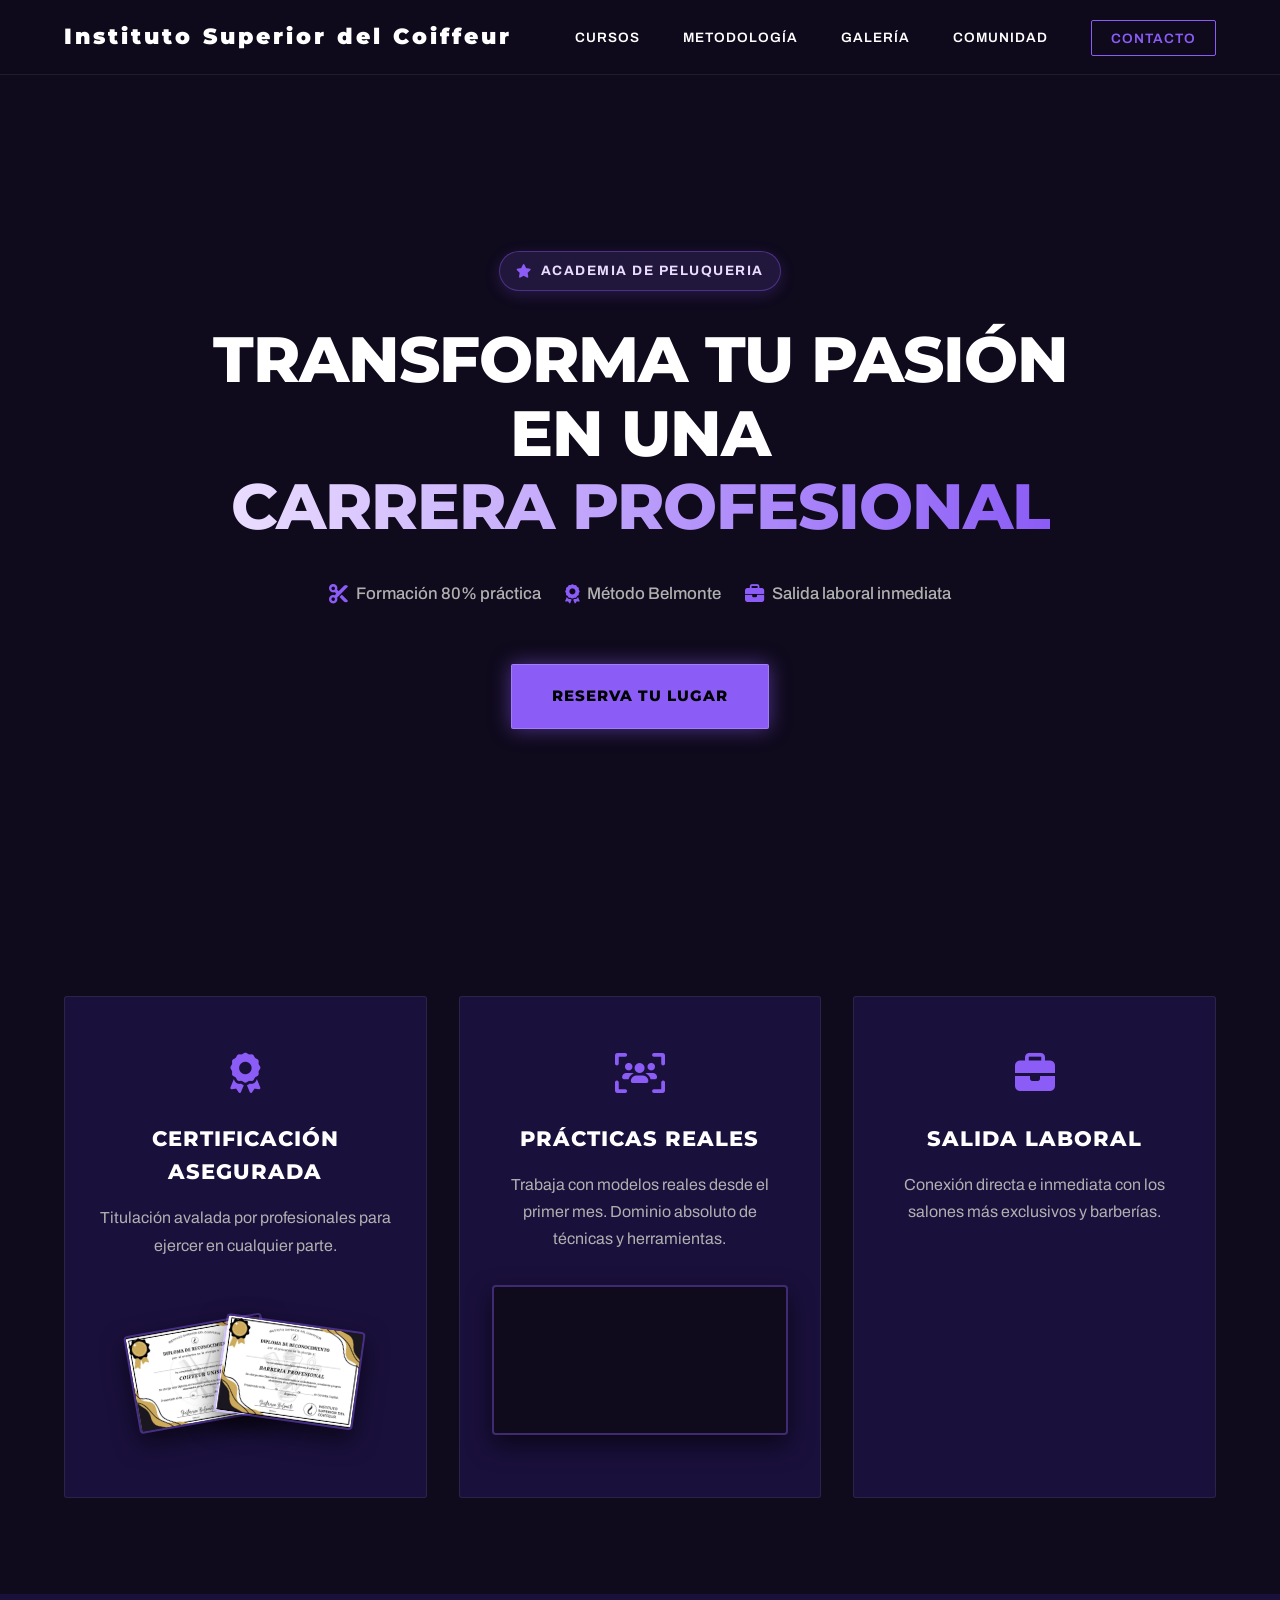
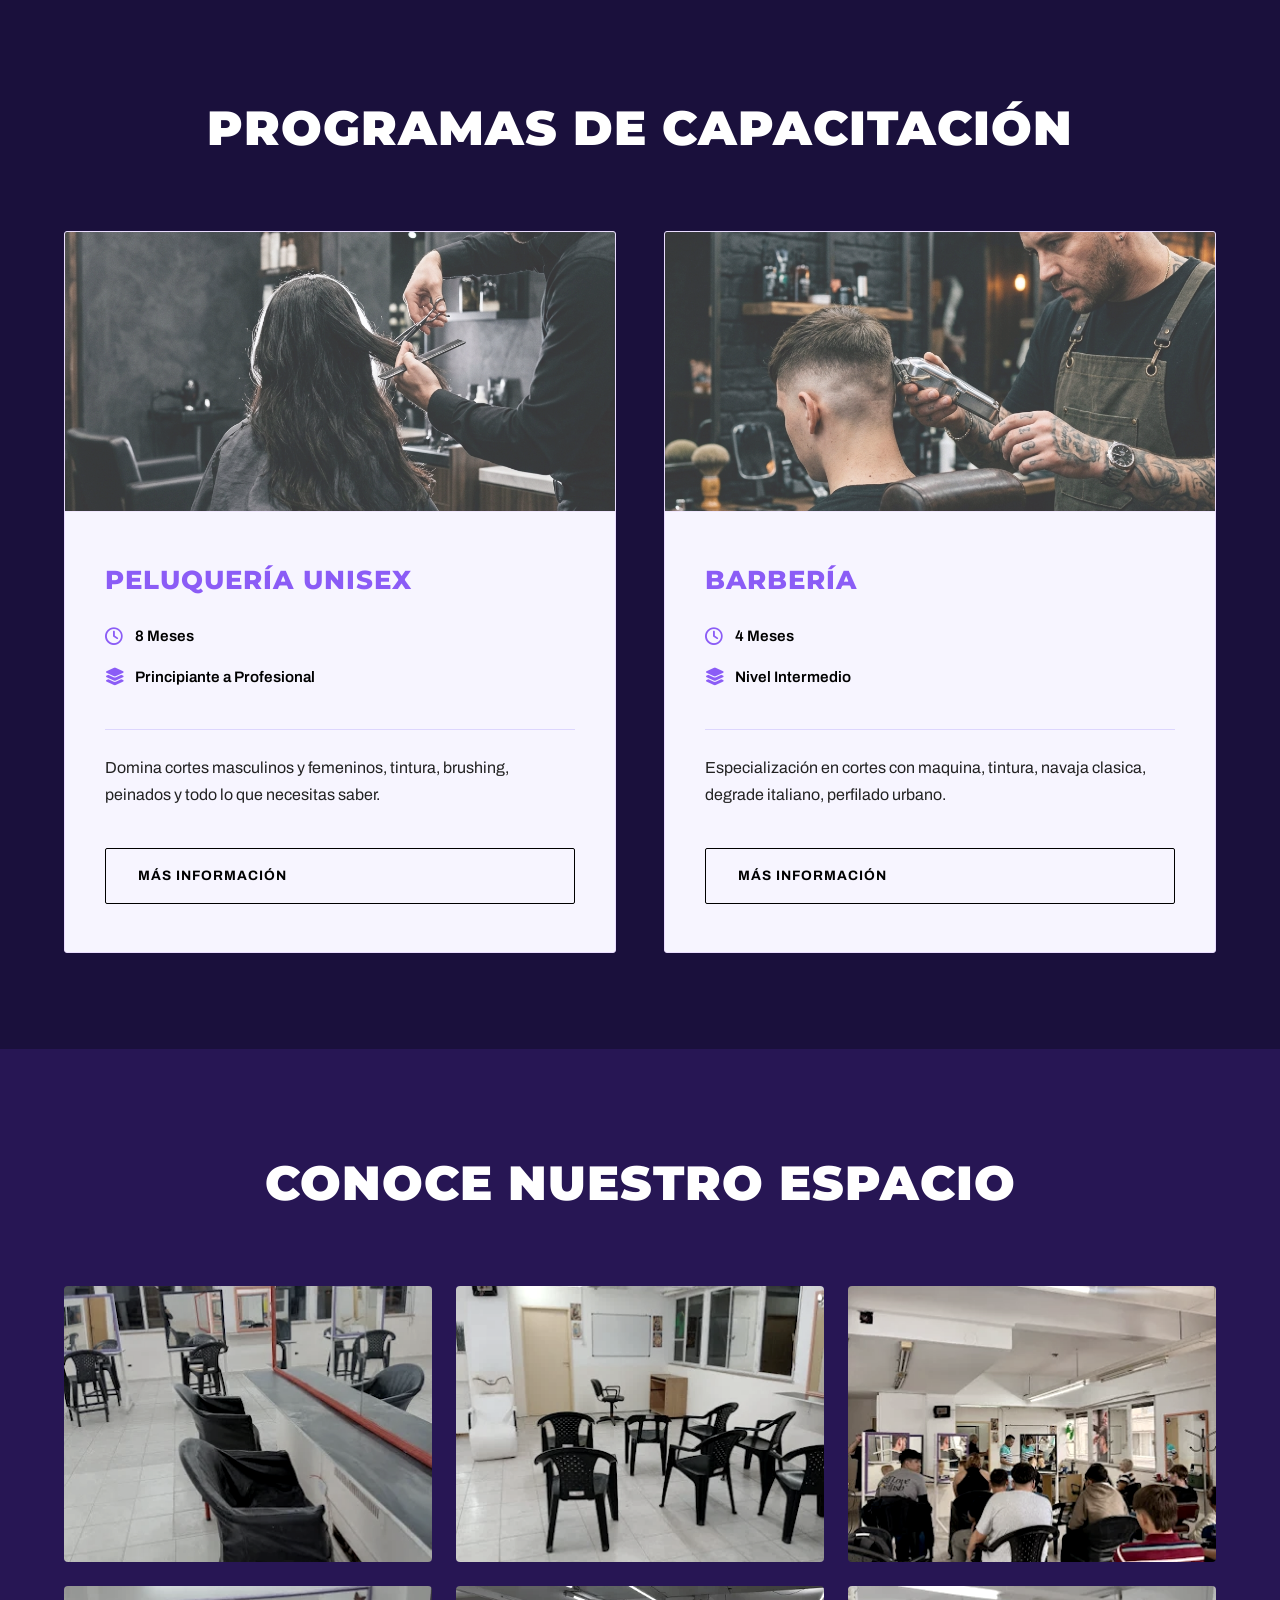
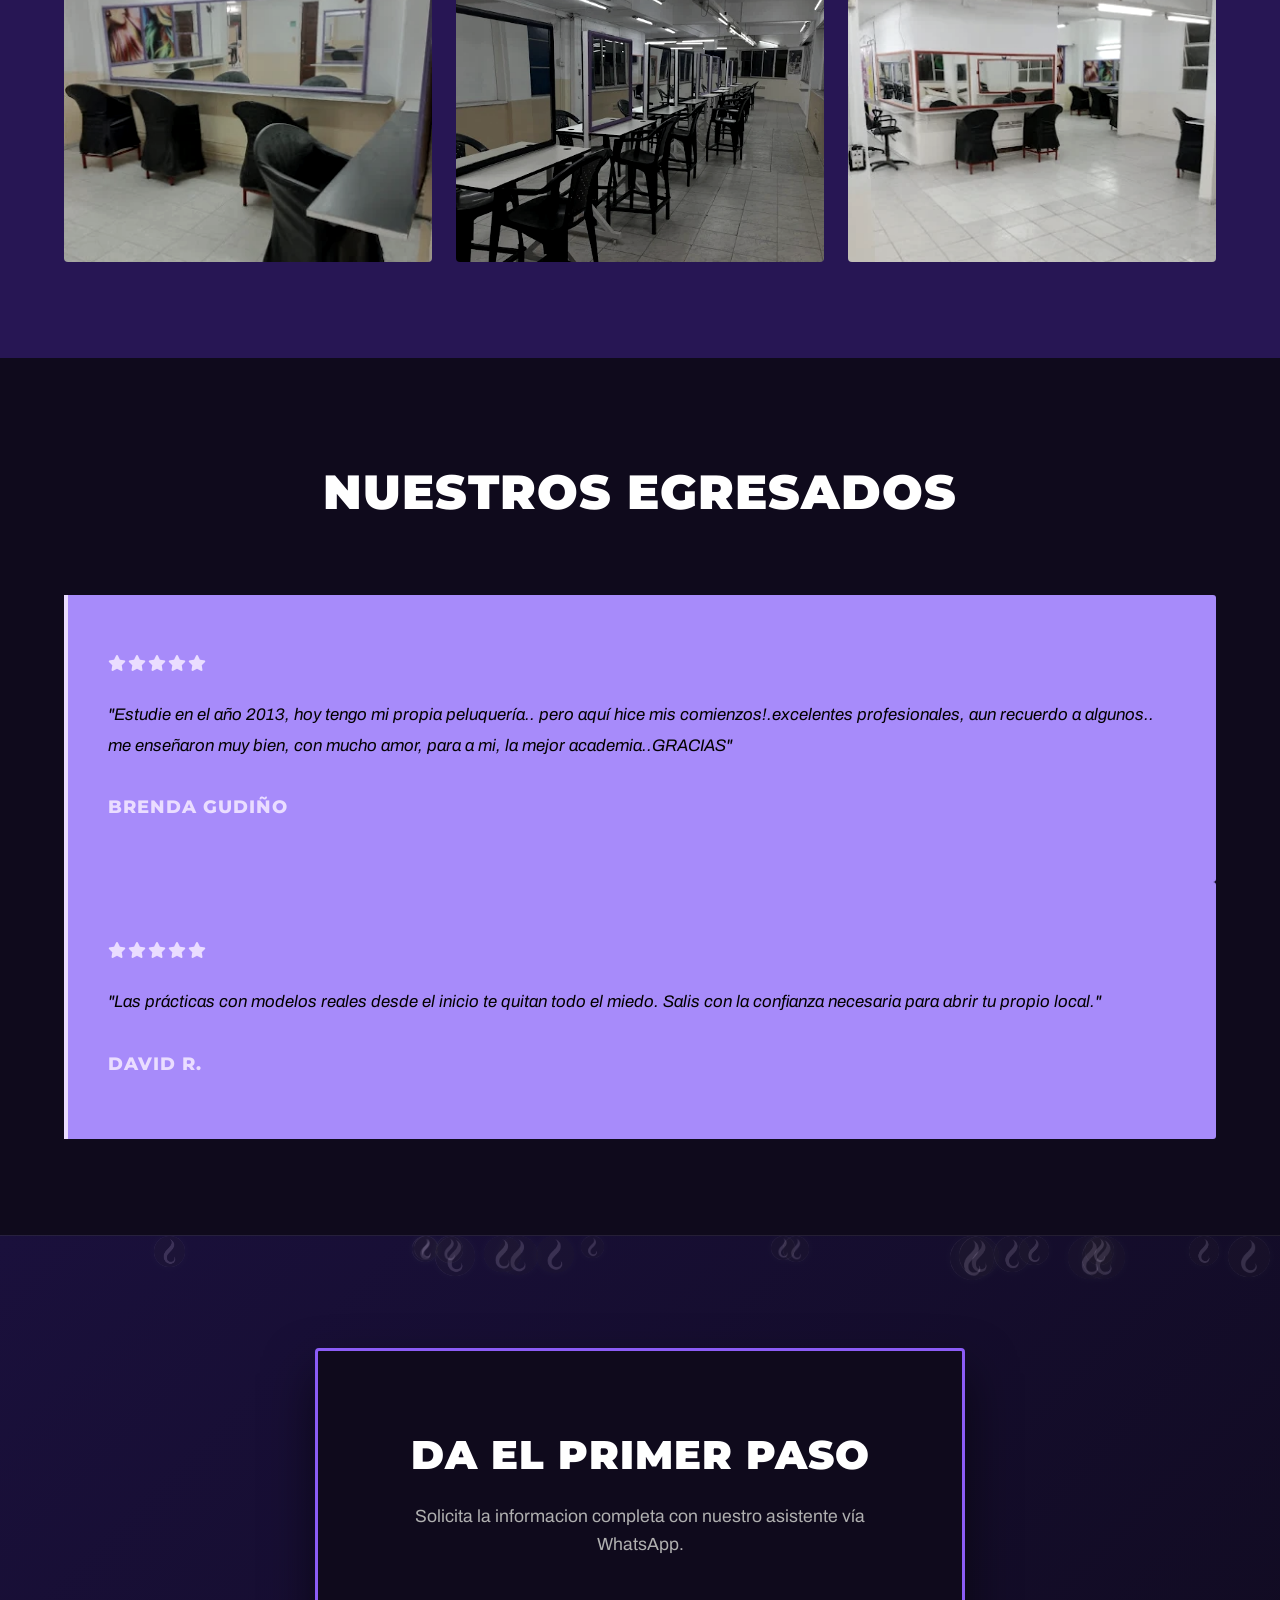
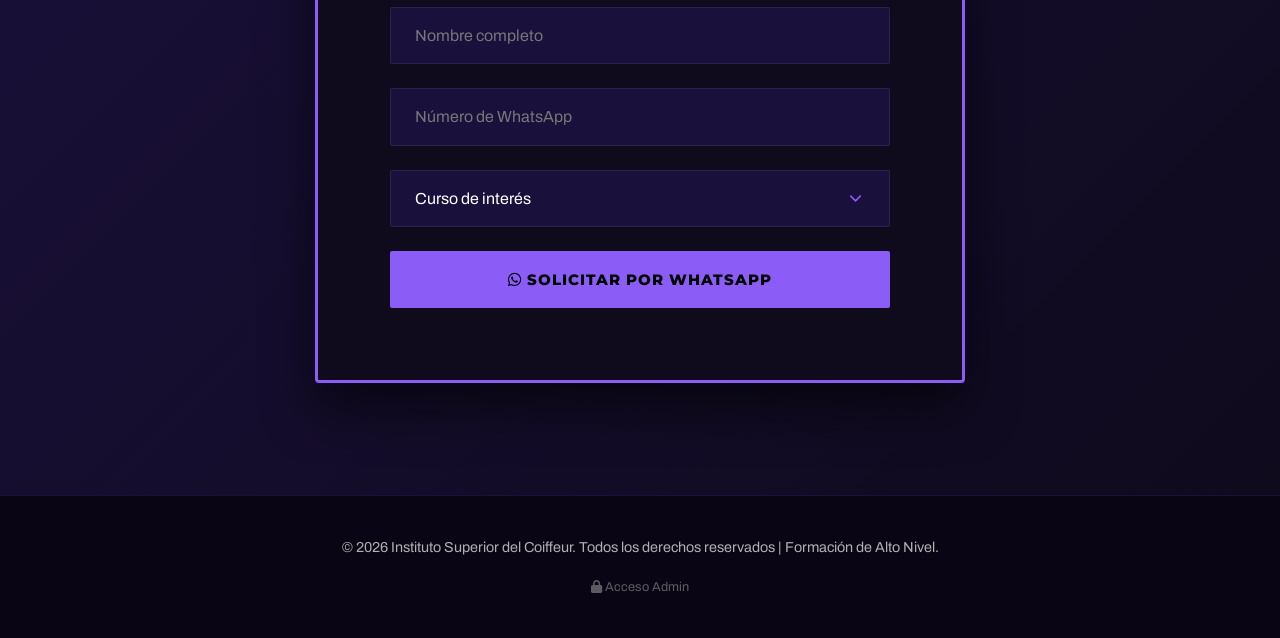
==== commit a0e5bc0a: "practicas" ====
--- a/index.html
+++ b/index.html
@@ -79,6 +79,10 @@
       <i class="fa-solid fa-users-viewfinder icon-violet"></i>
       <h3>Prácticas Reales</h3>
       <p>Trabaja con modelos reales desde el primer mes. Dominio absoluto de técnicas y herramientas.</p>
+      
+      <div class="video-showcase">
+        <video src="logos/practicas.mp4" autoplay loop muted playsinline class="showcase-video"></video>
+      </div>
     </div>
     <div class="feature-card">
       <i class="fa-solid fa-briefcase icon-violet"></i>
--- a/style.css
+++ b/style.css
@@ -364,6 +364,39 @@
   opacity: 1;
 }
 
+/* VIDEO SHOWCASE */
+.video-showcase {
+  margin-top: 2rem;
+  border-radius: 4px;
+  overflow: hidden;
+  box-shadow: 0 10px 25px rgba(0,0,0,0.6);
+  border: 2px solid rgba(139, 92, 246, 0.4);
+  transition: all 0.4s cubic-bezier(0.25, 0.46, 0.45, 0.94);
+  height: 150px;
+  position: relative;
+  background-color: var(--matte-black);
+}
+
+.video-showcase:hover {
+  transform: scale(1.08) translateY(-10px);
+  z-index: 10;
+  box-shadow: 0 15px 35px rgba(139, 92, 246, 0.5);
+  border-color: var(--violet);
+}
+
+.showcase-video {
+  width: 100%;
+  height: 100%;
+  object-fit: cover;
+  display: block;
+  opacity: 0.85;
+  transition: opacity 0.4s ease;
+}
+
+.video-showcase:hover .showcase-video {
+  opacity: 1;
+}
+
 /* COURSES SECTION */
 .courses {
   padding: 6rem 5%;
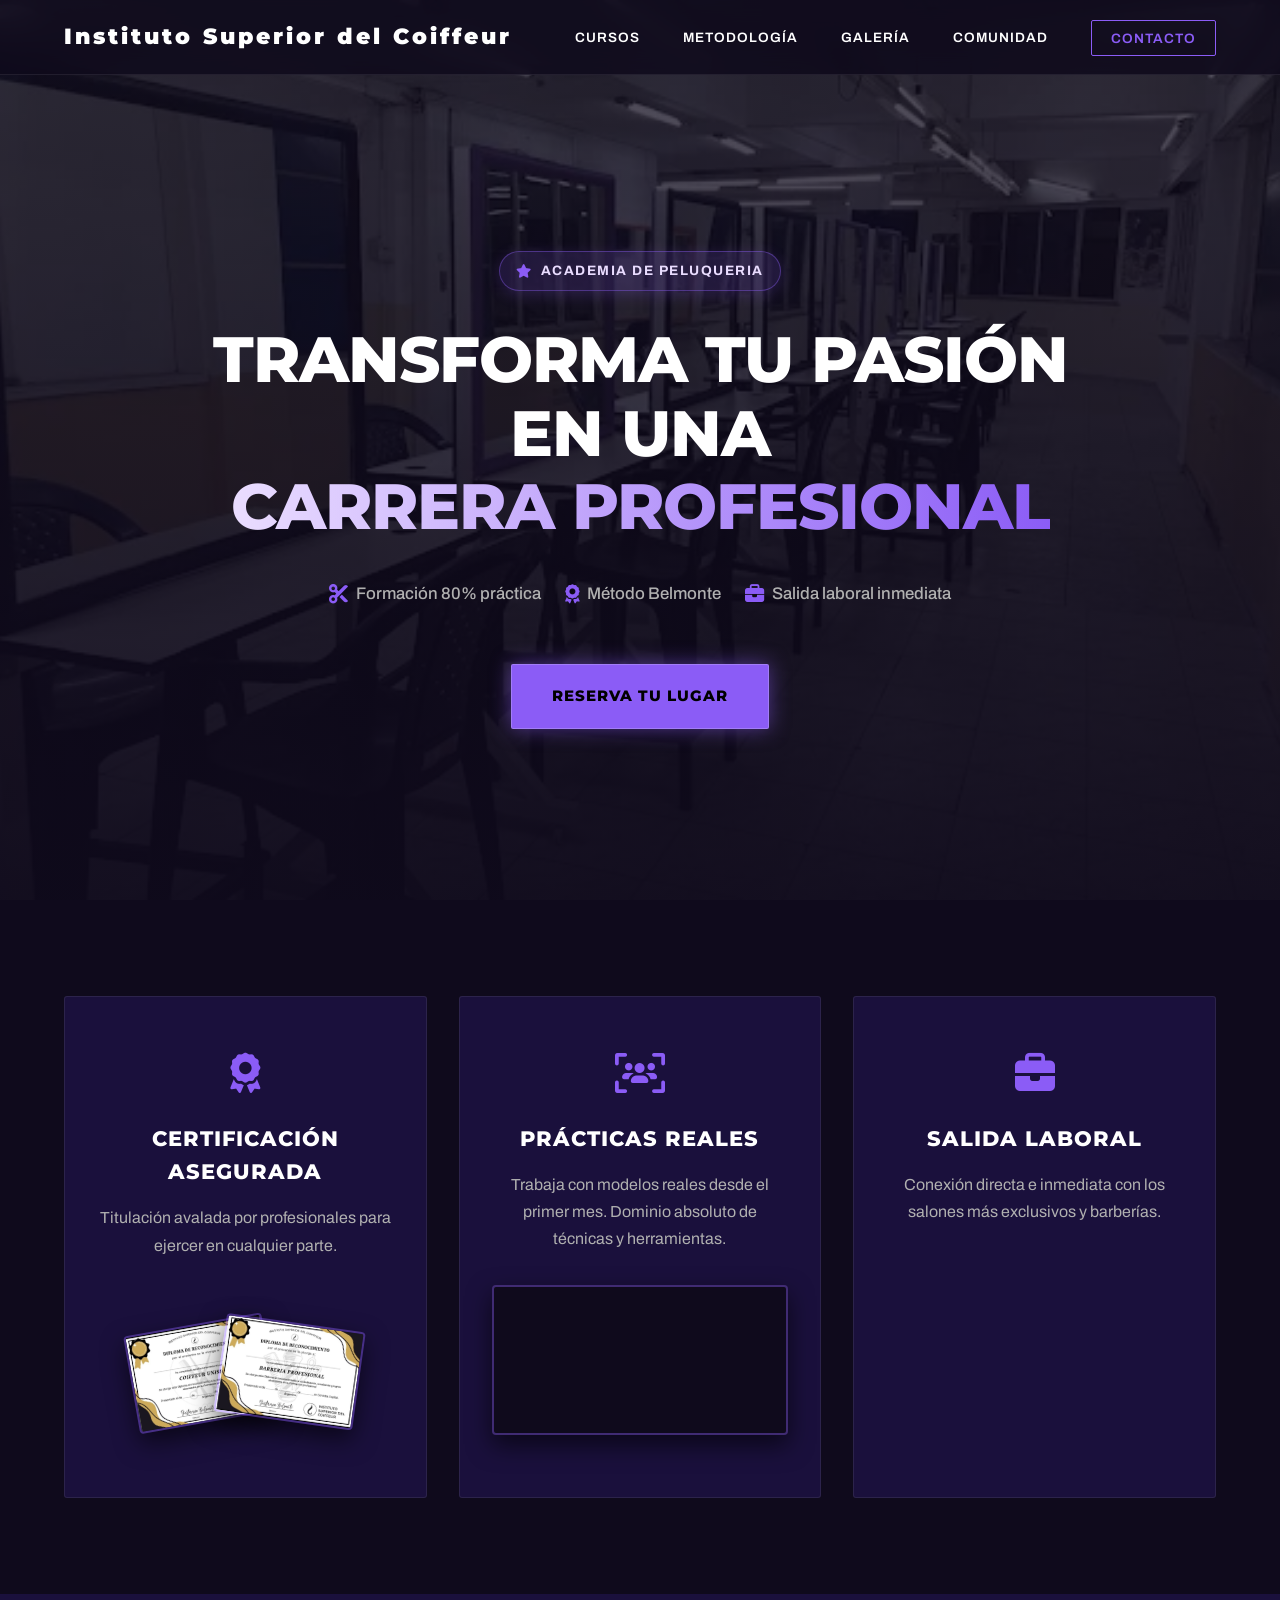
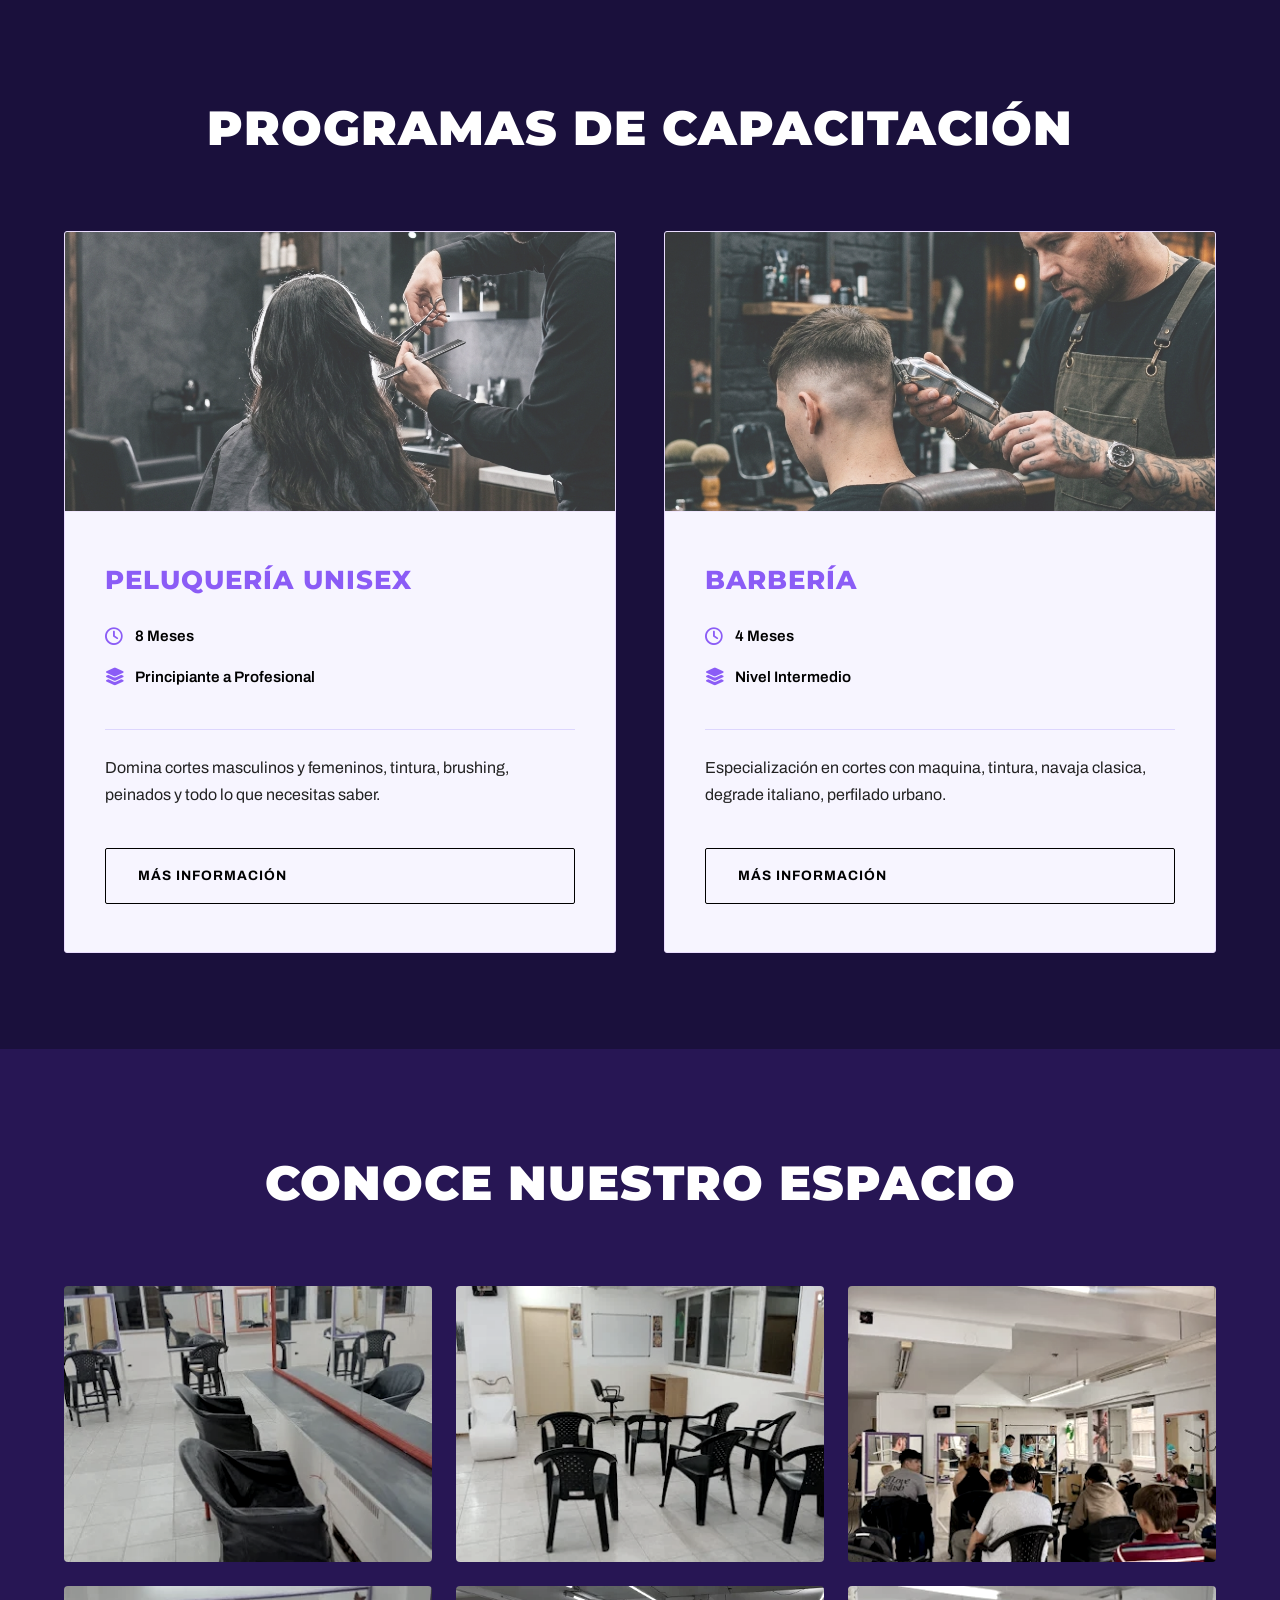
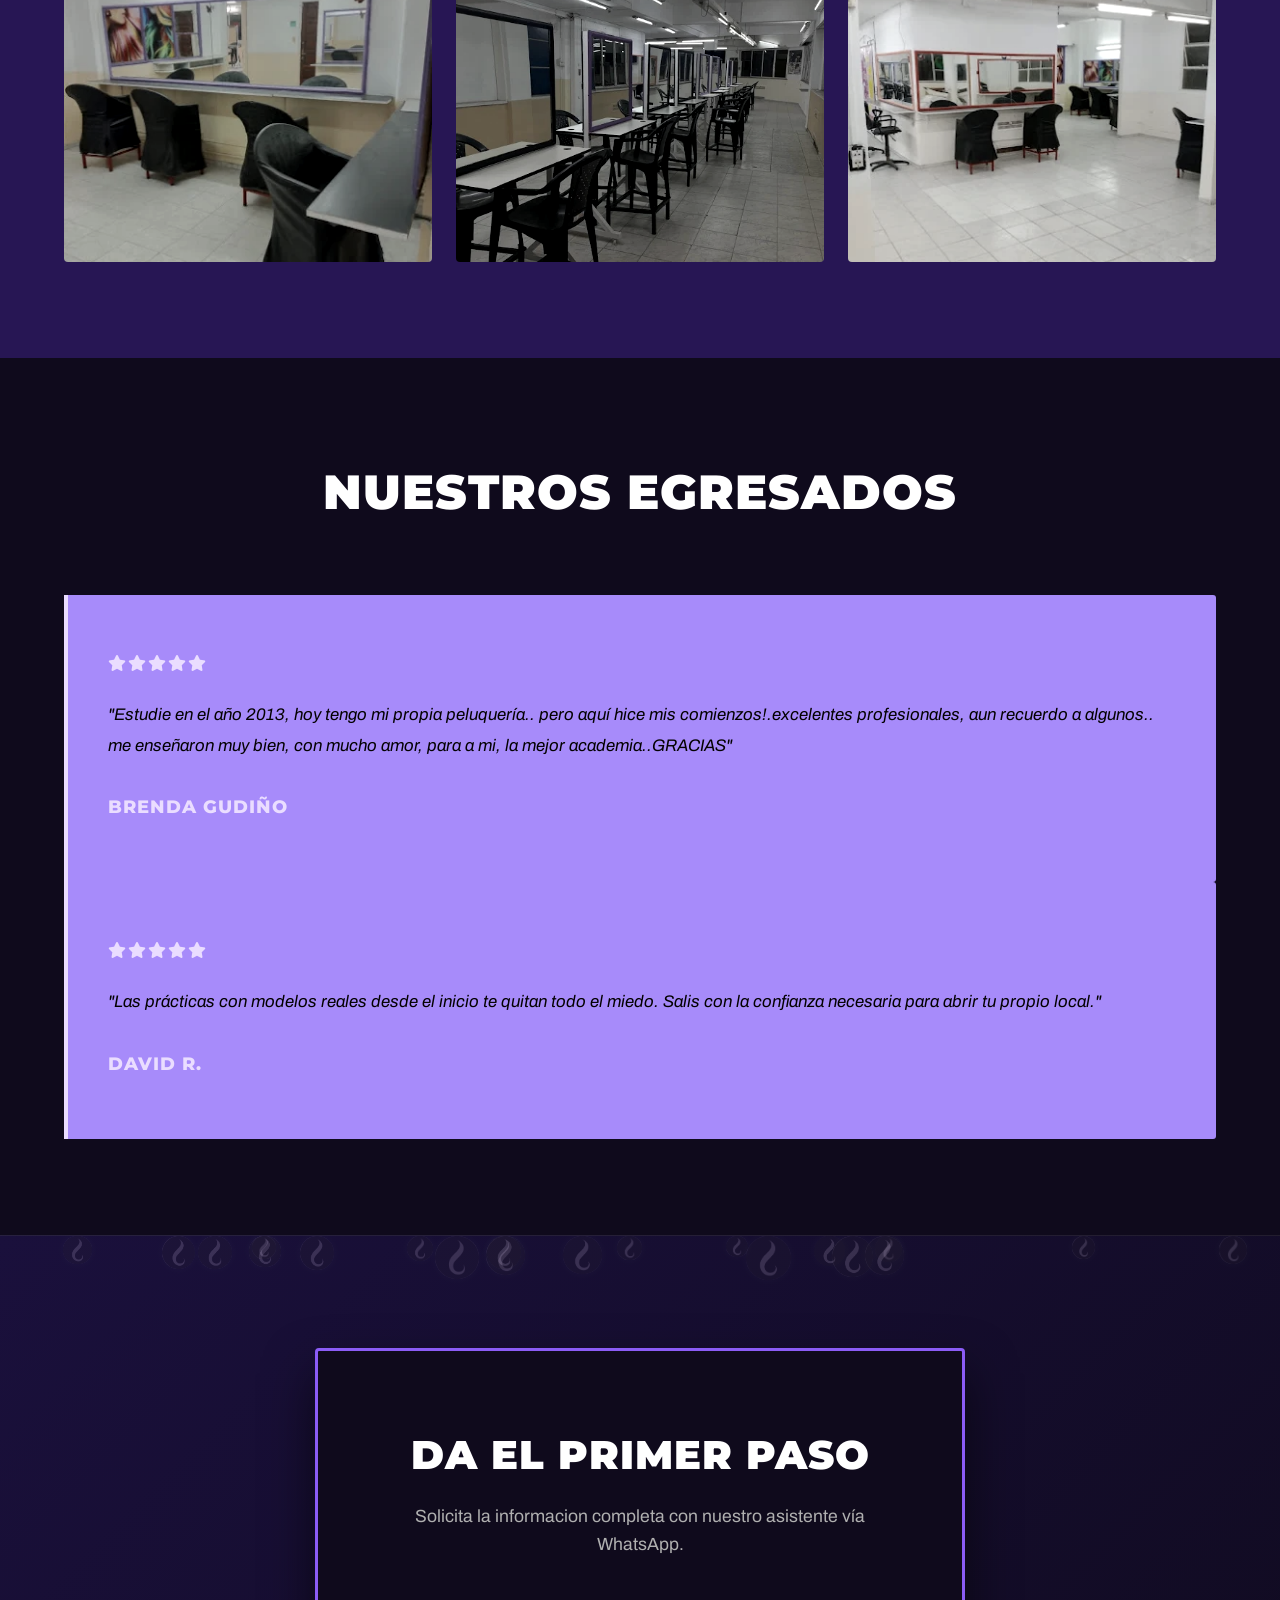
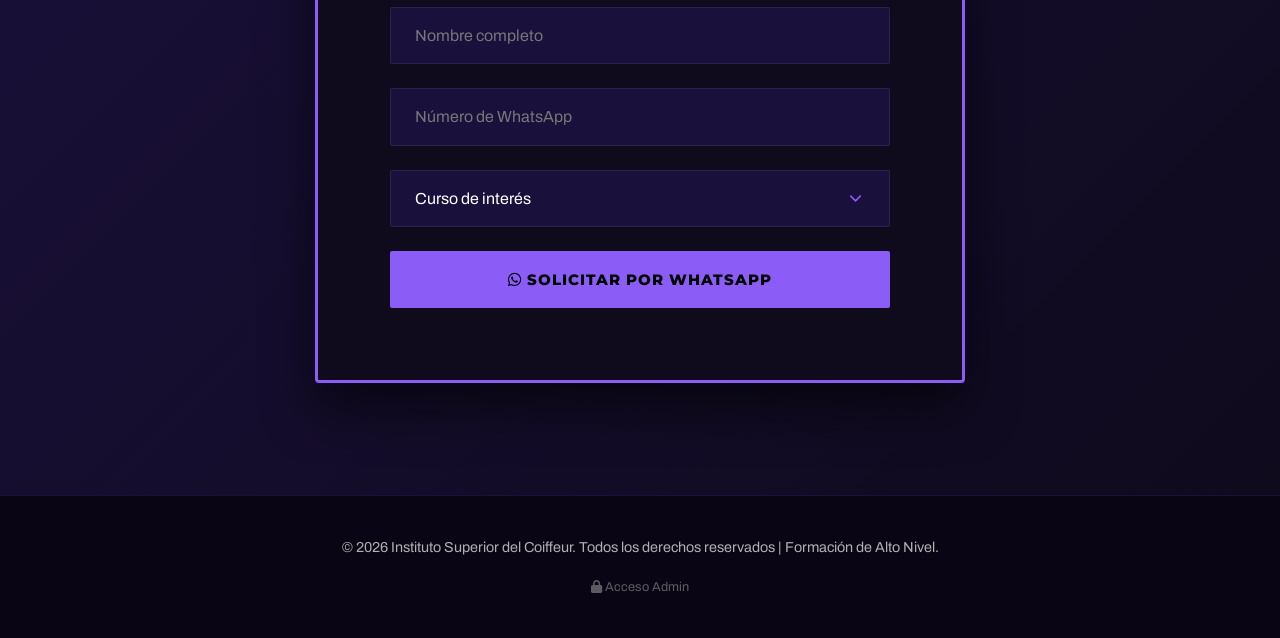
==== commit 688c27f7: "foto inicio" ====
--- a/index.html
+++ b/index.html
@@ -40,10 +40,6 @@
 
   <!-- Hero Section -->
   <section class="hero">
-    <video autoplay loop muted playsinline class="hero-bg">
-      <!-- Reemplaza "assets/video-instituto.mp4" con el nombre exacto de tu video -->
-      <source src="assets/video-instituto.mp4" type="video/mp4">
-    </video>
     <div class="hero-overlay"></div>
     <div class="hero-content">
       <div class="hero-badge"><i class="fa-solid fa-star"></i> ACADEMIA DE PELUQUERIA</div>
--- a/style.css
+++ b/style.css
@@ -154,6 +154,11 @@
   padding: 120px 20px 40px; /* Padding top accounts for navbar */
   overflow: hidden;
   background-color: var(--matte-black);
+  background-image: url('logos/FOTOfondoInicio.png');
+  background-size: cover;
+  background-position: center;
+  background-attachment: fixed;
+  background-repeat: no-repeat;
 }
 
 .hero-bg {
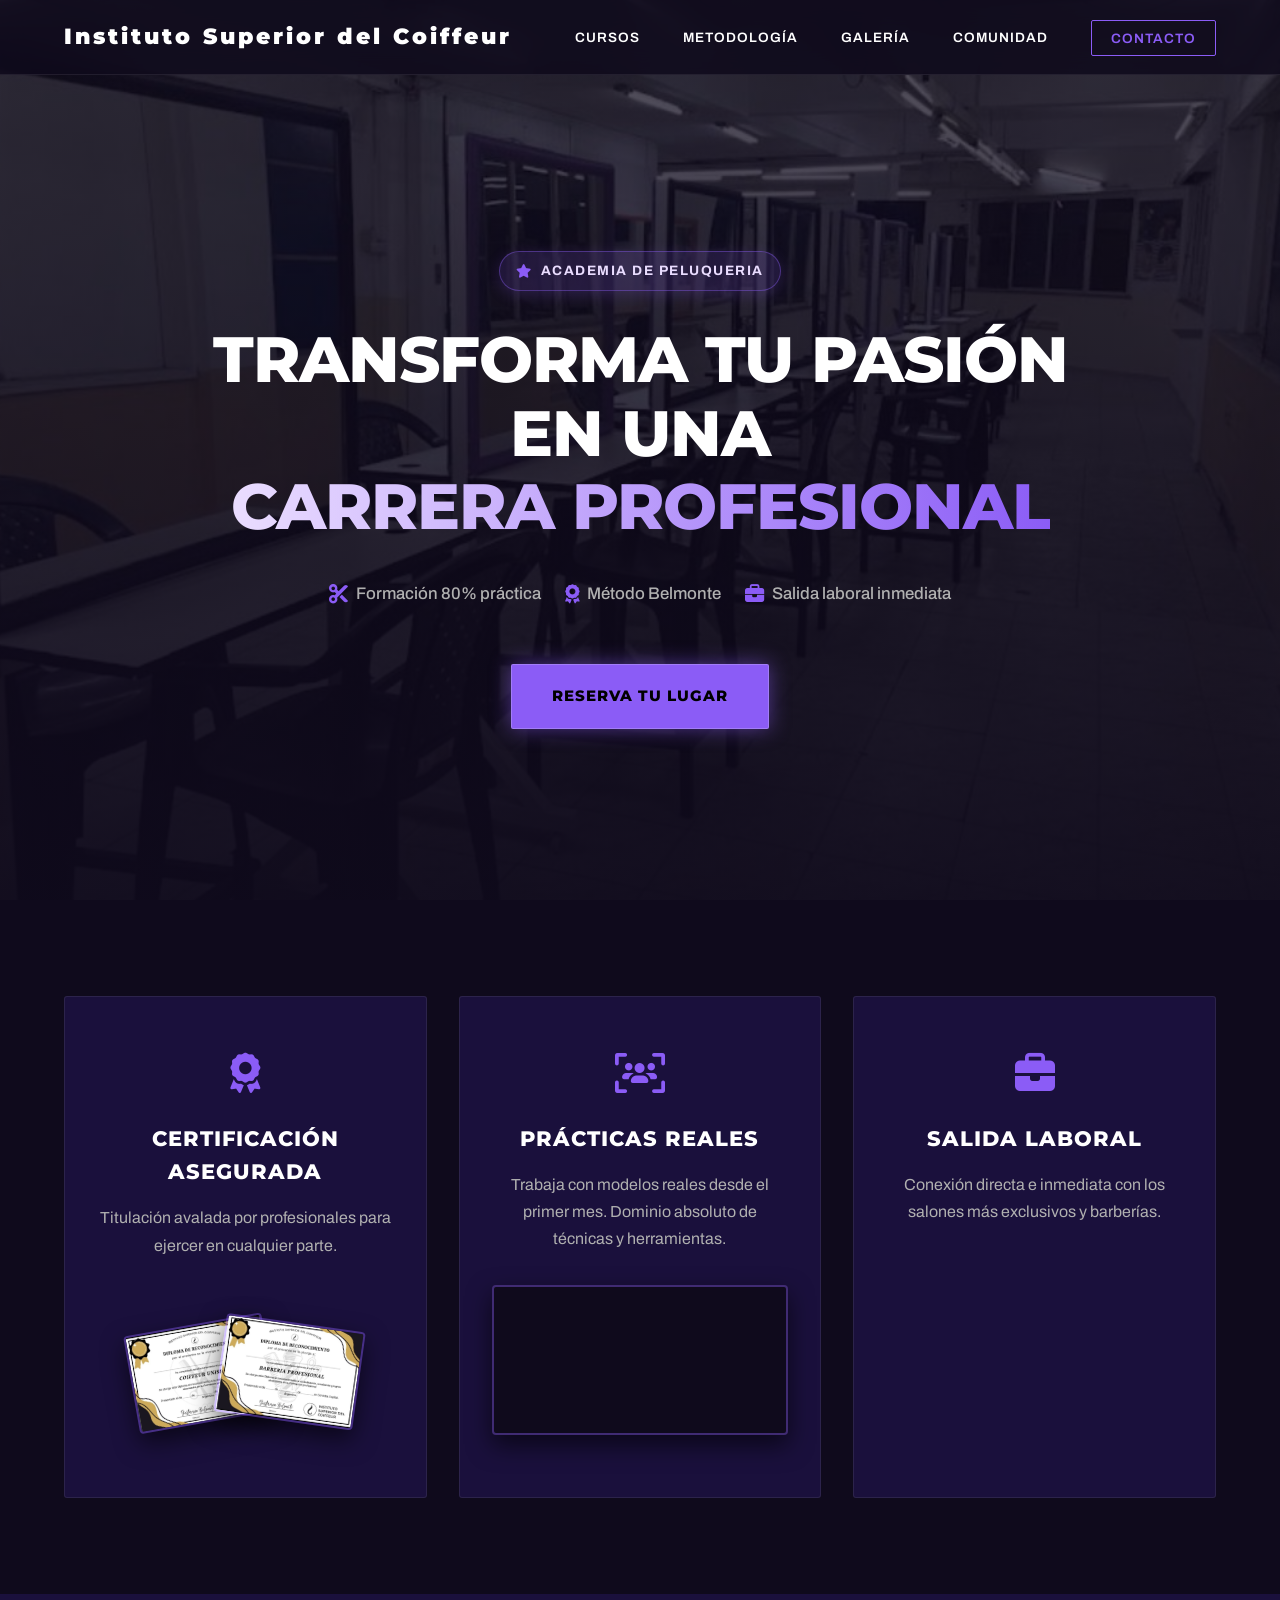
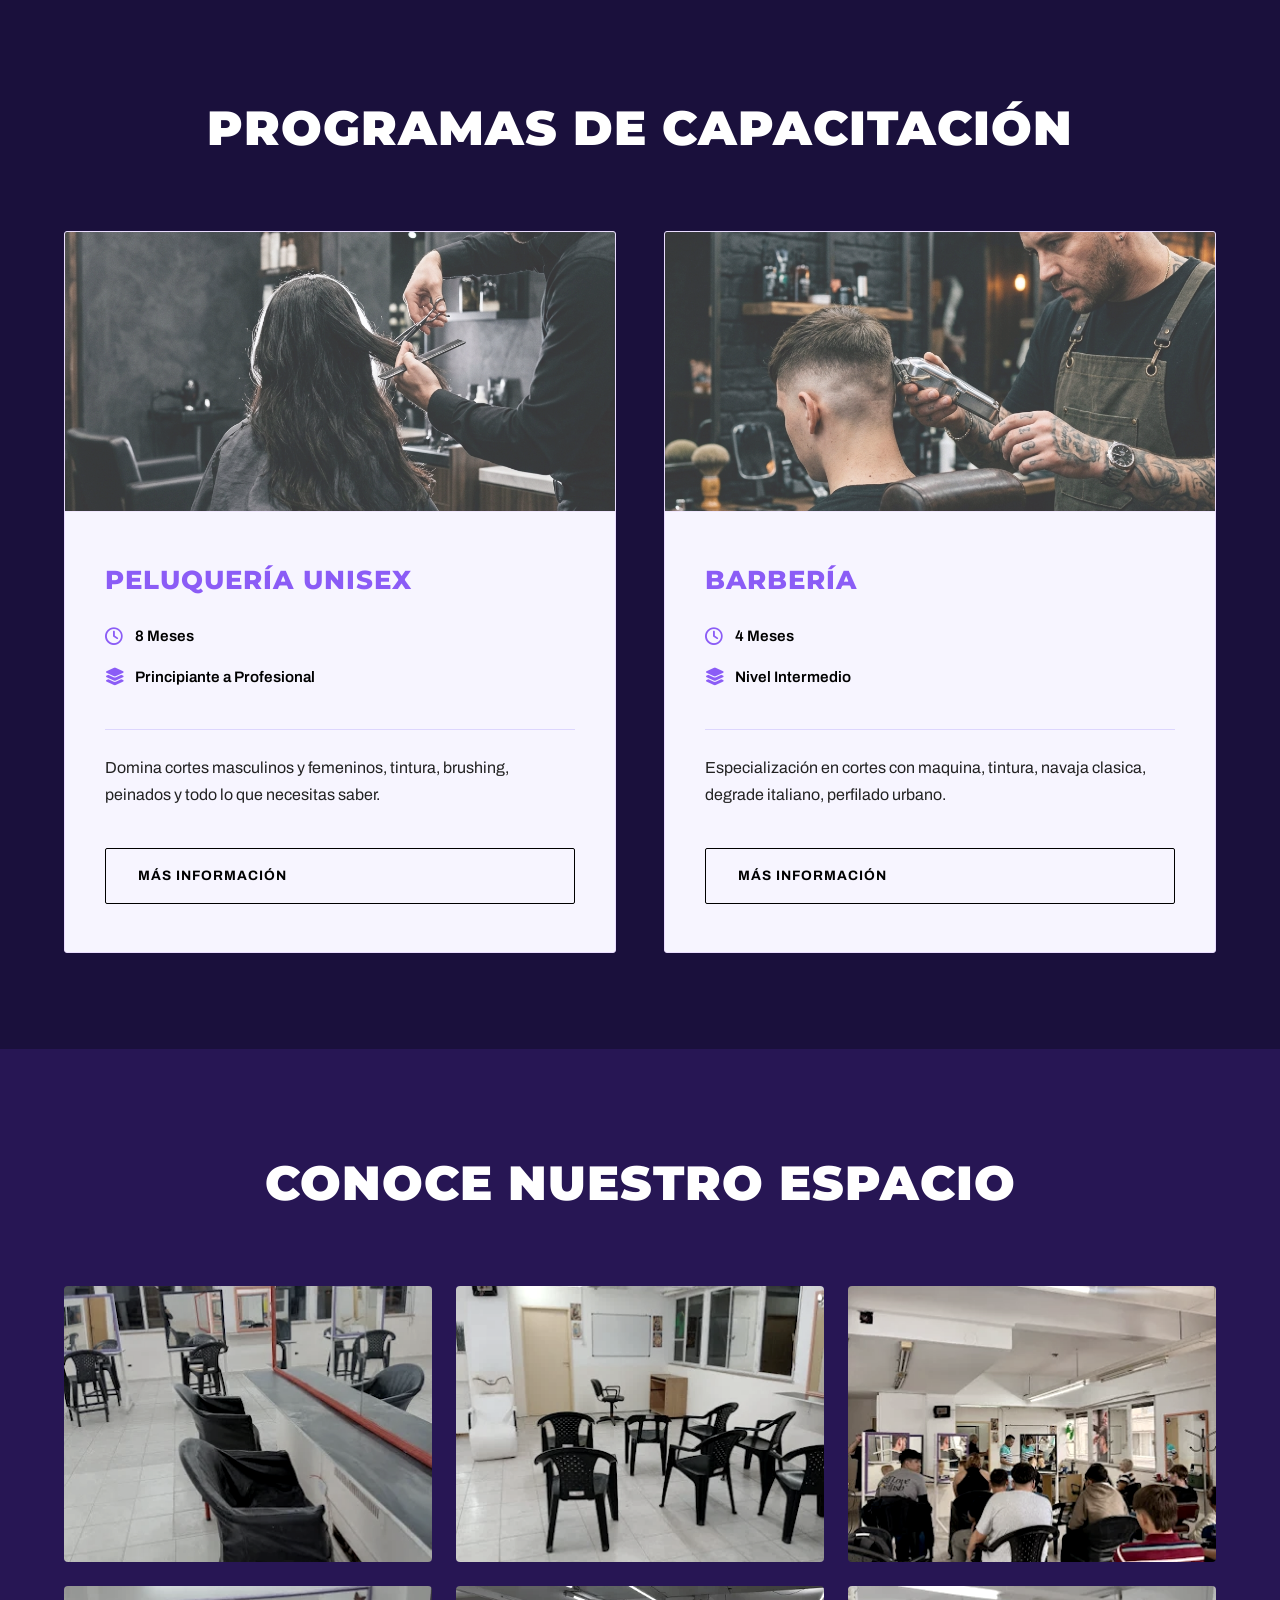
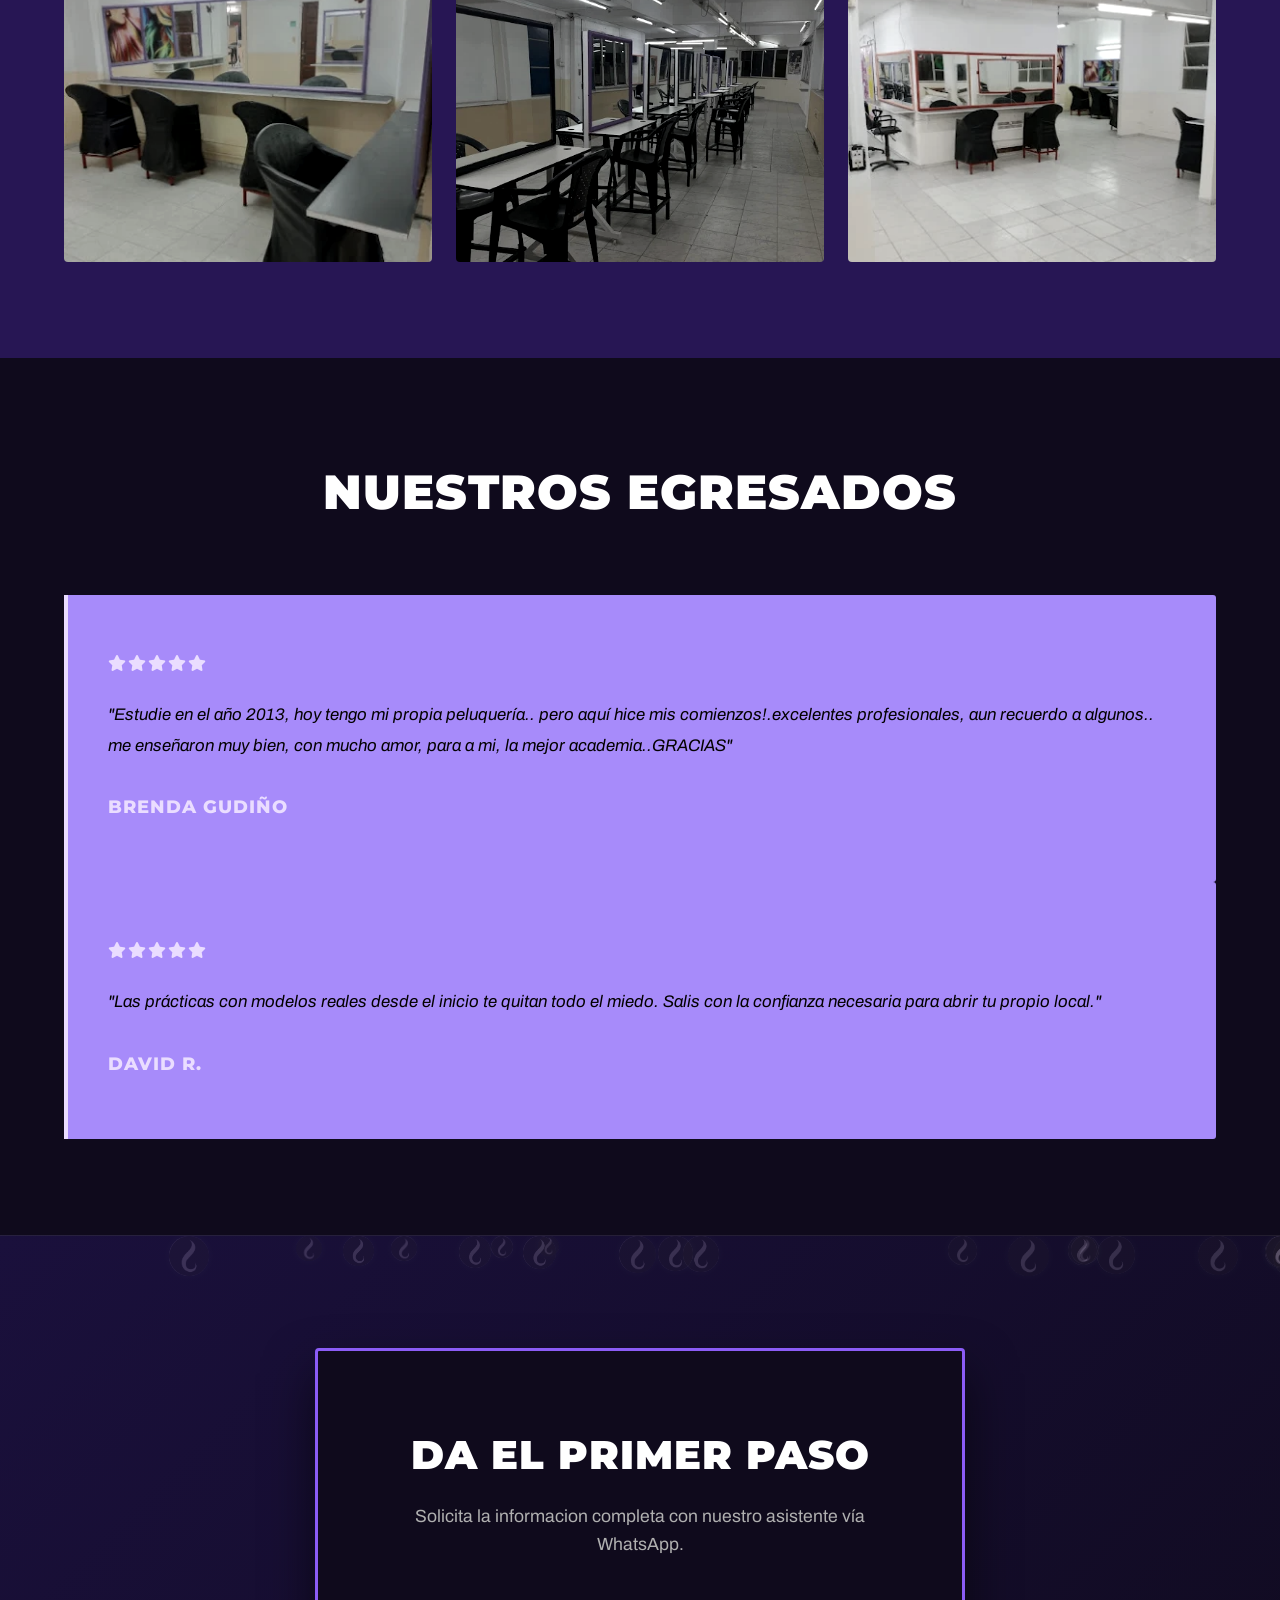
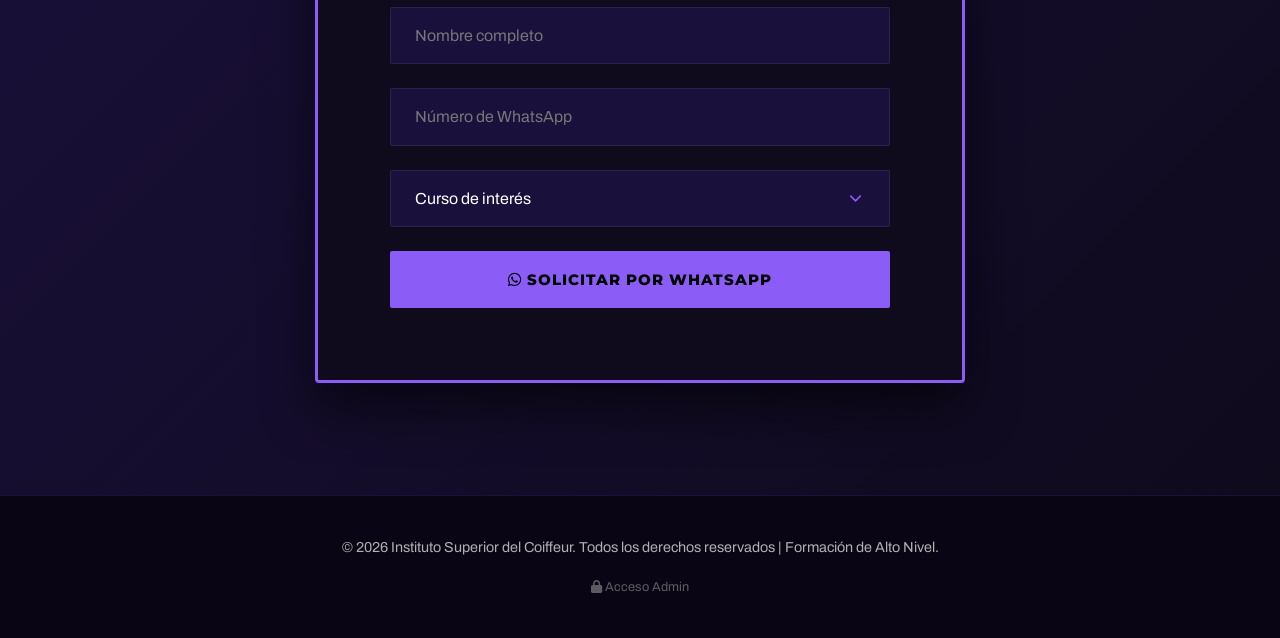
==== commit dc83e8e1: "foto2" ====
--- a/index.html
+++ b/index.html
@@ -7,7 +7,7 @@
   <title>Academia de Peluquería y Barbería</title>
   <link rel="icon" href="logos/favicon.jpg" type="image/jpeg">
   <link rel="apple-touch-icon" href="logos/favicon.jpg">
-  <link rel="stylesheet" href="style.css?v=12"> <!-- renovar siempre por el cache -->
+  <link rel="stylesheet" href="style.css?v=13"> <!-- renovar siempre por el cache -->
   <link rel="preconnect" href="https://fonts.googleapis.com">
   <link rel="preconnect" href="https://fonts.gstatic.com" crossorigin>
   <link href="https://fonts.googleapis.com/css2?family=Archivo:wght@400;600&family=Montserrat:wght@700;800;900&display=swap" rel="stylesheet">
--- a/style.css
+++ b/style.css
@@ -154,7 +154,7 @@
   padding: 120px 20px 40px; /* Padding top accounts for navbar */
   overflow: hidden;
   background-color: var(--matte-black);
-  background-image: url('logos/FOTOfondoInicio.png');
+  background-image: url('logos/fotoparainicio.jpg');
   background-size: cover;
   background-position: center;
   background-attachment: fixed;
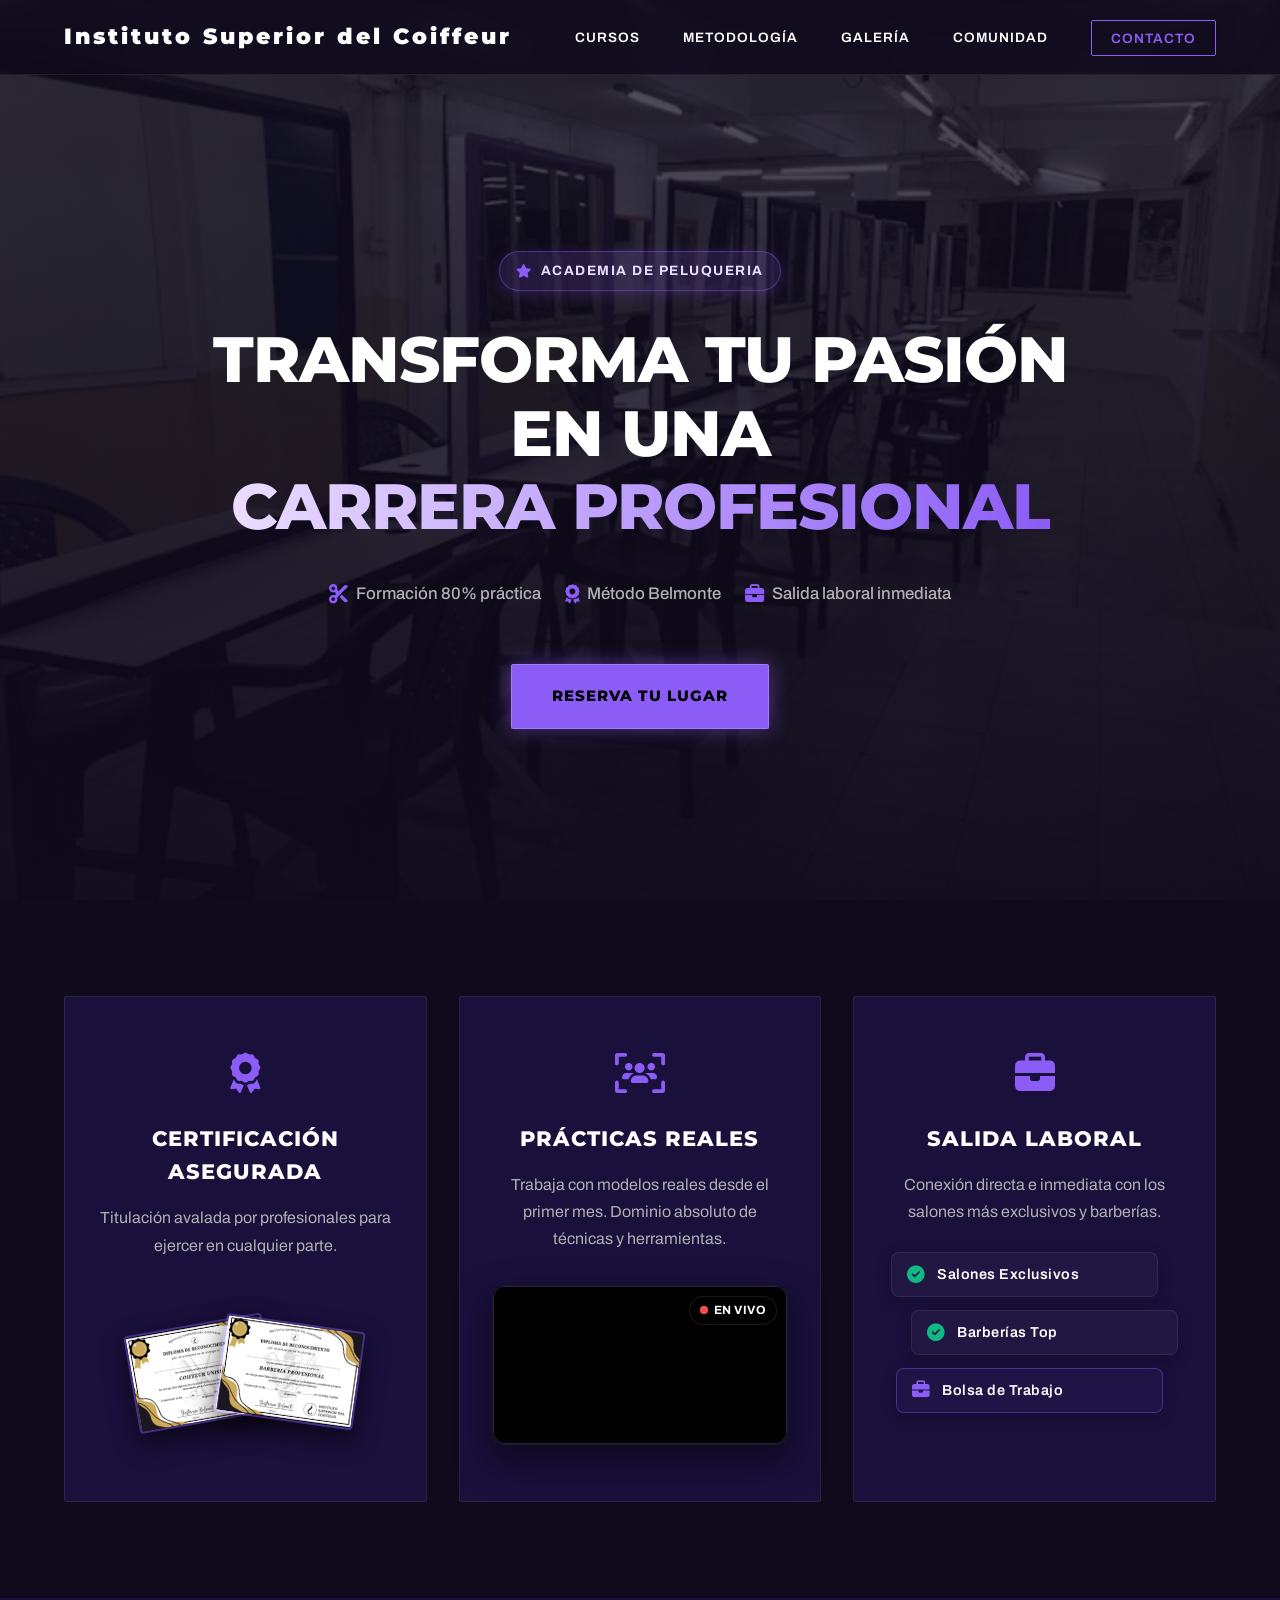
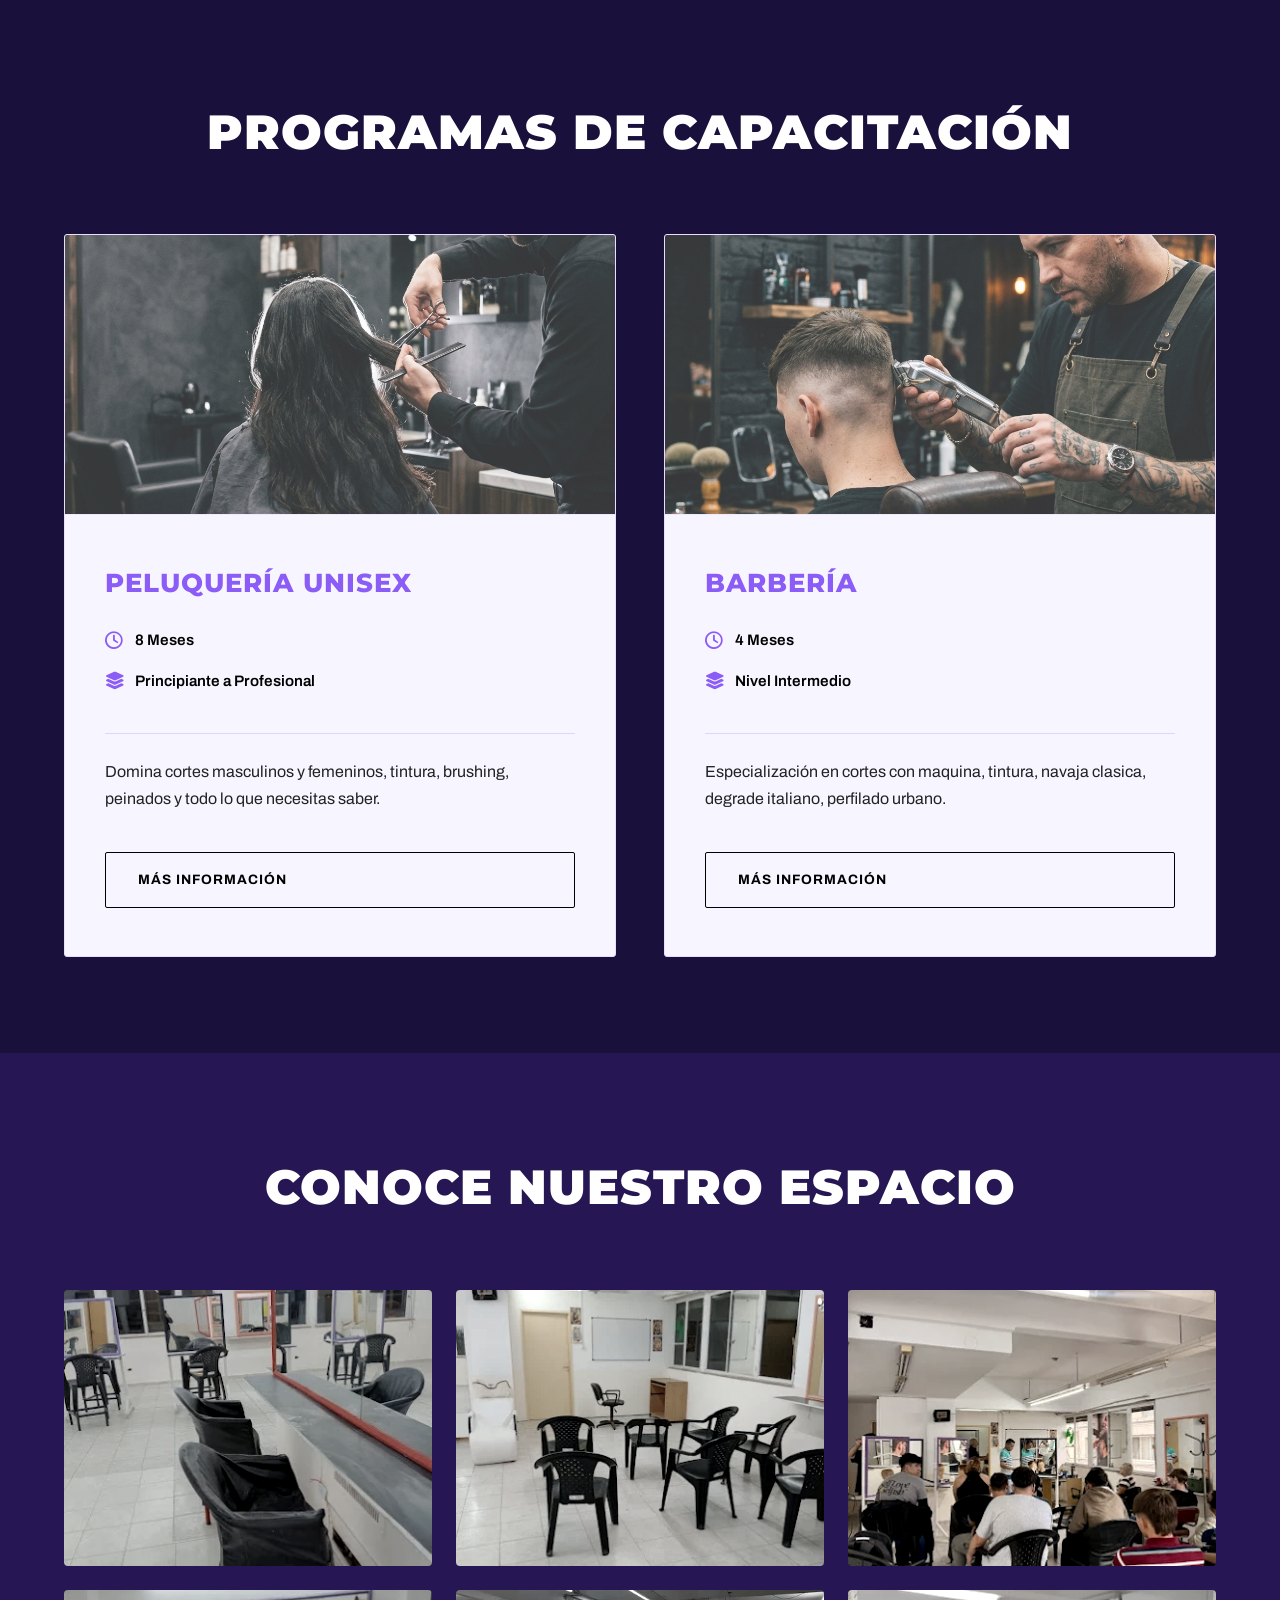
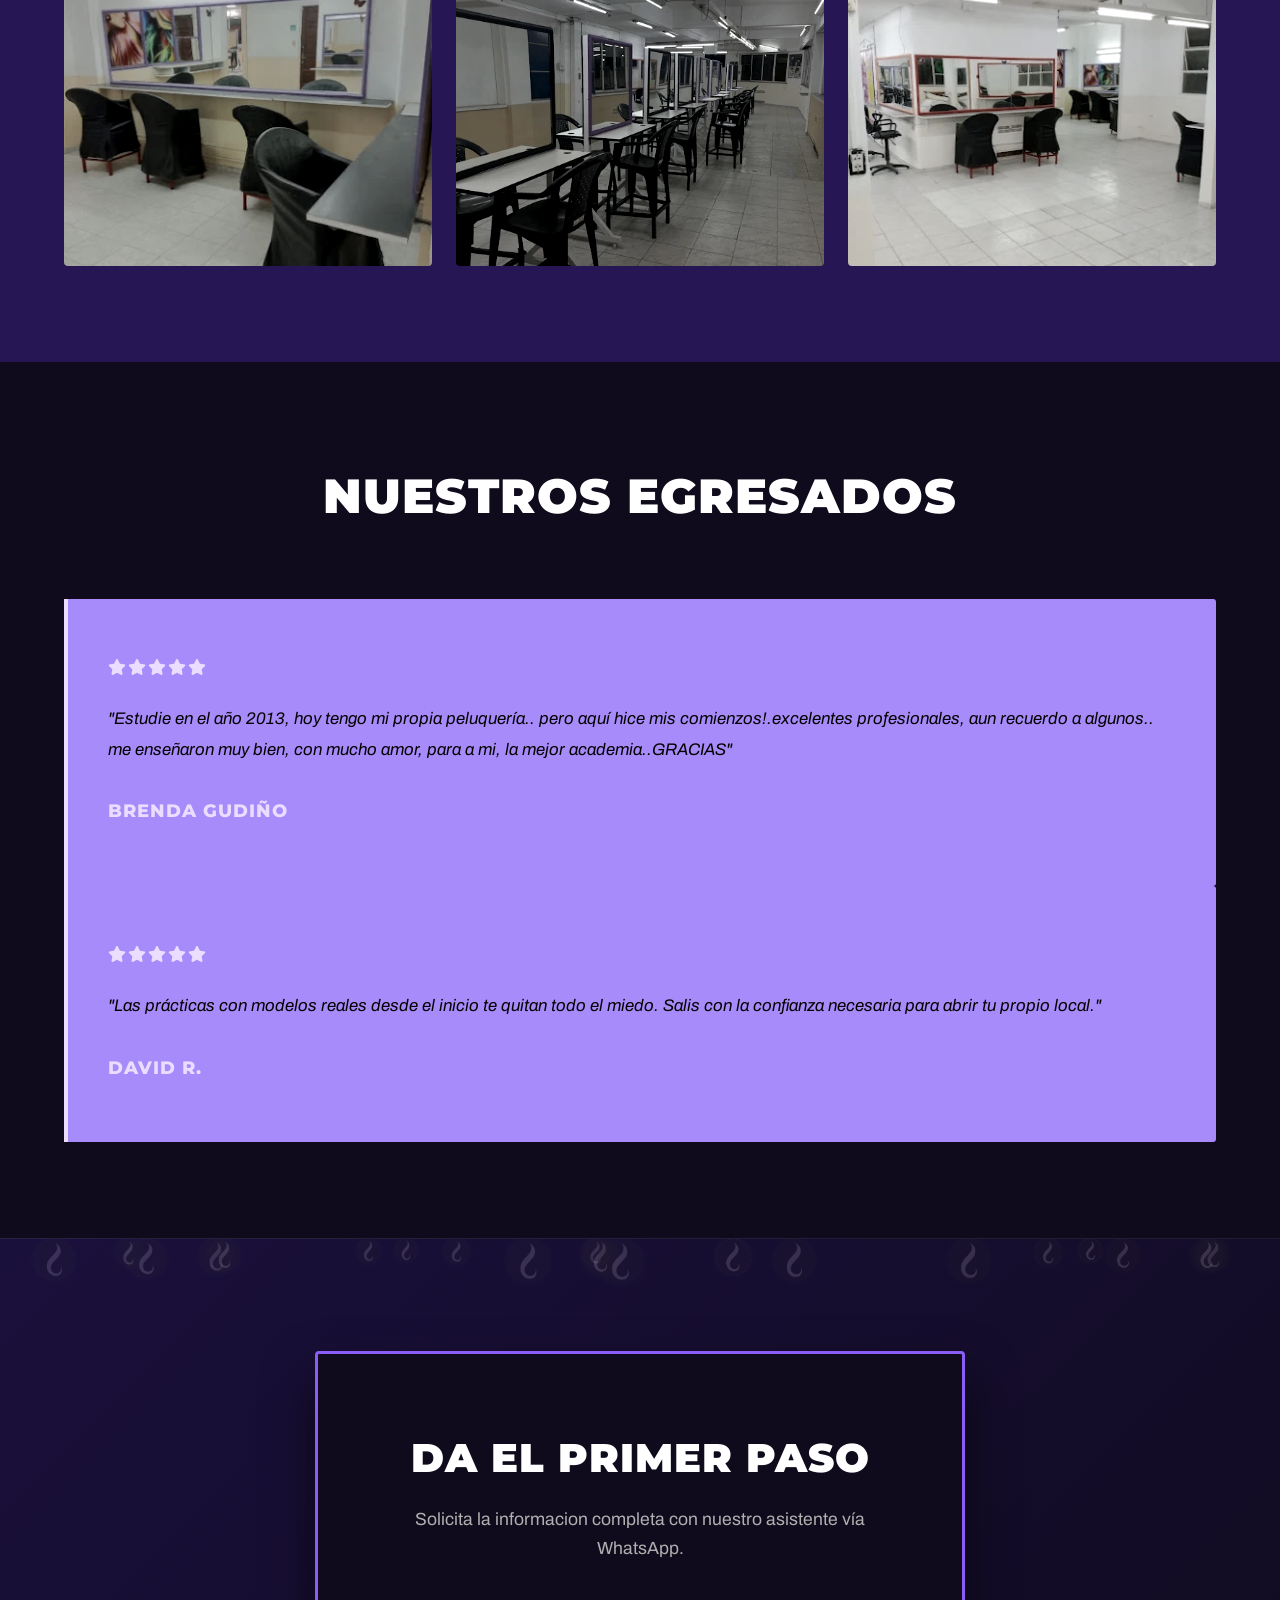
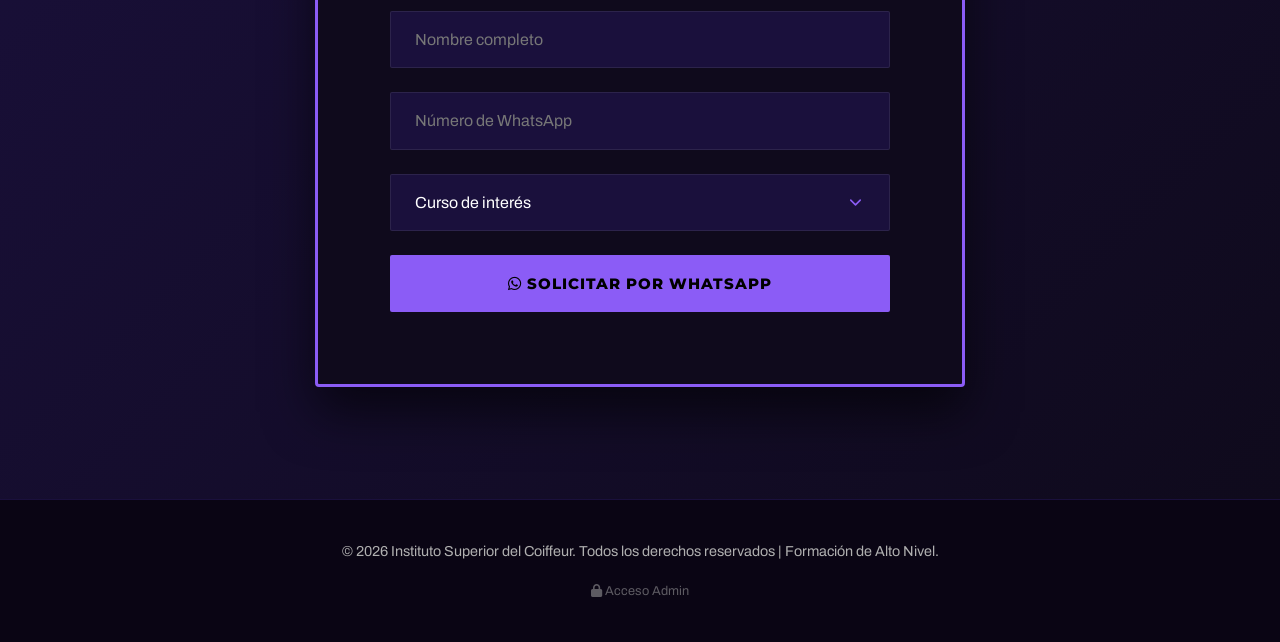
==== commit 75752b2f: "cambio estetica" ====
--- a/index.html
+++ b/index.html
@@ -7,7 +7,7 @@
   <title>Academia de Peluquería y Barbería</title>
   <link rel="icon" href="logos/favicon.jpg" type="image/jpeg">
   <link rel="apple-touch-icon" href="logos/favicon.jpg">
-  <link rel="stylesheet" href="style.css?v=13"> <!-- renovar siempre por el cache -->
+  <link rel="stylesheet" href="style.css?v=14"> <!-- renovar siempre por el cache -->
   <link rel="preconnect" href="https://fonts.googleapis.com">
   <link rel="preconnect" href="https://fonts.gstatic.com" crossorigin>
   <link href="https://fonts.googleapis.com/css2?family=Archivo:wght@400;600&family=Montserrat:wght@700;800;900&display=swap" rel="stylesheet">
@@ -77,6 +77,7 @@
       <p>Trabaja con modelos reales desde el primer mes. Dominio absoluto de técnicas y herramientas.</p>
       
       <div class="video-showcase">
+        <div class="video-badge"><span class="dot"></span> En Vivo</div>
         <video src="logos/practicas.mp4" autoplay loop muted playsinline class="showcase-video"></video>
       </div>
     </div>
@@ -84,6 +85,21 @@
       <i class="fa-solid fa-briefcase icon-violet"></i>
       <h3>Salida Laboral</h3>
       <p>Conexión directa e inmediata con los salones más exclusivos y barberías.</p>
+      
+      <div class="job-showcase">
+        <div class="job-card job-1">
+          <i class="fa-solid fa-circle-check" style="color: #10b981;"></i>
+          <span>Salones Exclusivos</span>
+        </div>
+        <div class="job-card job-2">
+          <i class="fa-solid fa-circle-check" style="color: #10b981;"></i>
+          <span>Barberías Top</span>
+        </div>
+        <div class="job-card job-3">
+          <i class="fa-solid fa-briefcase" style="color: var(--violet);"></i>
+          <span>Bolsa de Trabajo</span>
+        </div>
+      </div>
     </div>
   </section>
 
--- a/style.css
+++ b/style.css
@@ -372,21 +372,64 @@
 /* VIDEO SHOWCASE */
 .video-showcase {
   margin-top: 2rem;
-  border-radius: 4px;
+  border-radius: 12px;
   overflow: hidden;
-  box-shadow: 0 10px 25px rgba(0,0,0,0.6);
-  border: 2px solid rgba(139, 92, 246, 0.4);
-  transition: all 0.4s cubic-bezier(0.25, 0.46, 0.45, 0.94);
-  height: 150px;
+  box-shadow: 0 15px 35px rgba(0,0,0,0.5);
+  border: 1px solid rgba(255, 255, 255, 0.1);
+  transition: all 0.5s cubic-bezier(0.25, 0.46, 0.45, 0.94);
+  height: 160px;
   position: relative;
-  background-color: var(--matte-black);
+  background-color: #000;
+}
+
+.video-showcase::after {
+  content: '';
+  position: absolute;
+  top: 0; left: 0; right: 0; bottom: 0;
+  border-radius: 12px;
+  box-shadow: inset 0 0 0 1px rgba(139, 92, 246, 0.3);
+  pointer-events: none;
 }
 
 .video-showcase:hover {
-  transform: scale(1.08) translateY(-10px);
+  transform: translateY(-8px) scale(1.05);
   z-index: 10;
-  box-shadow: 0 15px 35px rgba(139, 92, 246, 0.5);
-  border-color: var(--violet);
+  box-shadow: 0 20px 40px rgba(139, 92, 246, 0.4);
+  border-color: rgba(139, 92, 246, 0.8);
+}
+
+.video-badge {
+  position: absolute;
+  top: 10px;
+  right: 10px;
+  background: rgba(0, 0, 0, 0.65);
+  backdrop-filter: blur(4px);
+  color: #fff;
+  font-size: 0.75rem;
+  font-weight: 700;
+  padding: 4px 10px;
+  border-radius: 20px;
+  border: 1px solid rgba(255,255,255,0.1);
+  display: flex;
+  align-items: center;
+  gap: 6px;
+  z-index: 3;
+  letter-spacing: 0.5px;
+  text-transform: uppercase;
+}
+
+.video-badge .dot {
+  width: 8px;
+  height: 8px;
+  background: #ff4d4d;
+  border-radius: 50%;
+  animation: pulseRed 1.5s infinite;
+}
+
+@keyframes pulseRed {
+  0% { box-shadow: 0 0 0 0 rgba(255, 77, 77, 0.7); }
+  70% { box-shadow: 0 0 0 6px rgba(255, 77, 77, 0); }
+  100% { box-shadow: 0 0 0 0 rgba(255, 77, 77, 0); }
 }
 
 .showcase-video {
@@ -394,12 +437,65 @@
   height: 100%;
   object-fit: cover;
   display: block;
-  opacity: 0.85;
-  transition: opacity 0.4s ease;
+  opacity: 0.9;
+  transition: opacity 0.5s ease;
 }
 
 .video-showcase:hover .showcase-video {
   opacity: 1;
+}
+
+/* JOB SHOWCASE */
+.job-showcase {
+  margin-top: 2rem;
+  display: flex;
+  flex-direction: column;
+  gap: 0.8rem;
+  position: relative;
+  height: 150px;
+  justify-content: center;
+}
+
+.job-card {
+  background: rgba(255, 255, 255, 0.03);
+  border: 1px solid rgba(255, 255, 255, 0.08);
+  padding: 10px 15px;
+  border-radius: 8px;
+  display: flex;
+  align-items: center;
+  gap: 12px;
+  backdrop-filter: blur(8px);
+  box-shadow: 0 4px 15px rgba(0,0,0,0.2);
+  transition: all 0.4s ease;
+  width: 90%;
+  margin: 0 auto;
+}
+
+.job-card span {
+  font-weight: 600;
+  font-size: 0.9rem;
+  color: var(--white);
+  letter-spacing: 0.5px;
+}
+
+.job-card i {
+  font-size: 1.1rem;
+}
+
+.job-1 { transform: translateX(-10px); }
+.job-2 { transform: translateX(10px); }
+.job-3 { transform: translateX(-5px); border-color: rgba(139, 92, 246, 0.4); background: rgba(139, 92, 246, 0.05); }
+
+.feature-card:hover .job-card {
+  transform: translateX(0) scale(1.05);
+  border-color: rgba(139, 92, 246, 0.5);
+  box-shadow: 0 8px 25px rgba(139, 92, 246, 0.2);
+  background: rgba(255, 255, 255, 0.06);
+}
+
+.feature-card:hover .job-3 {
+  background: rgba(139, 92, 246, 0.15);
+  border-color: var(--violet);
 }
 
 /* COURSES SECTION */
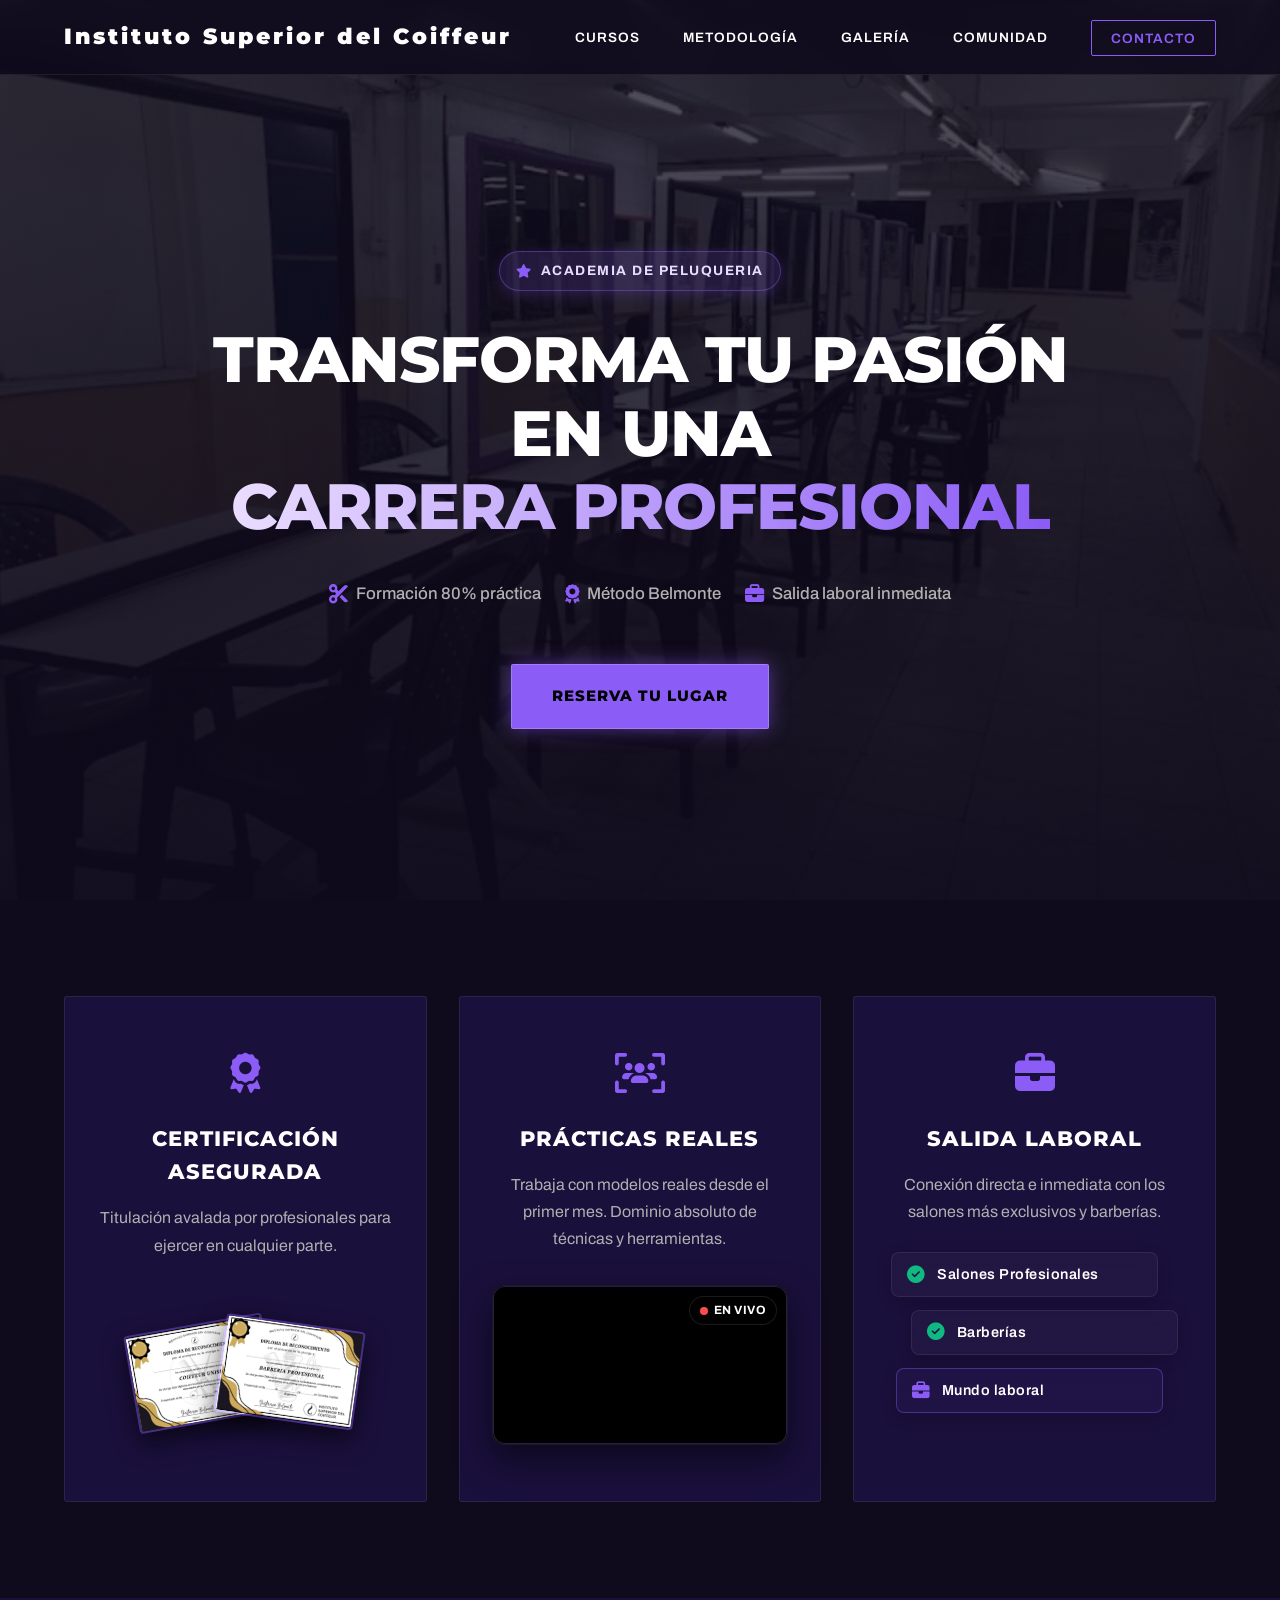
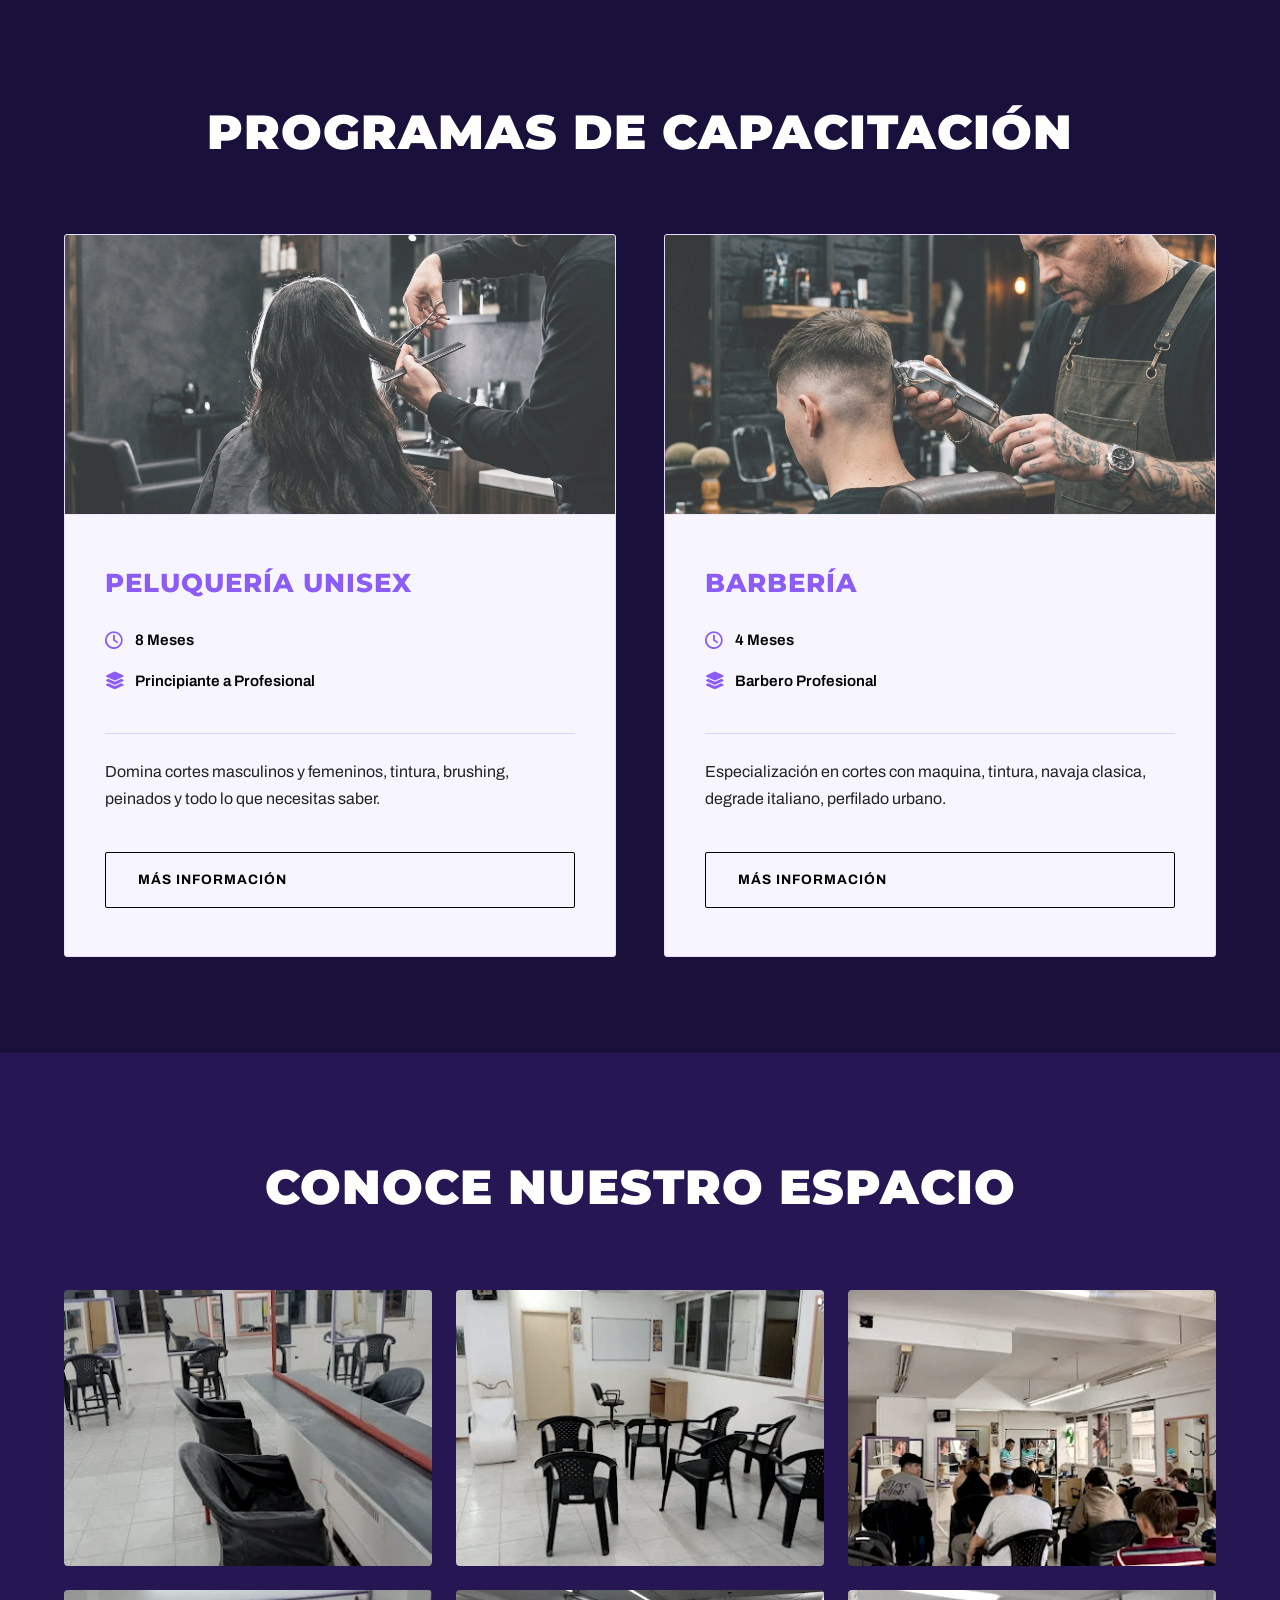
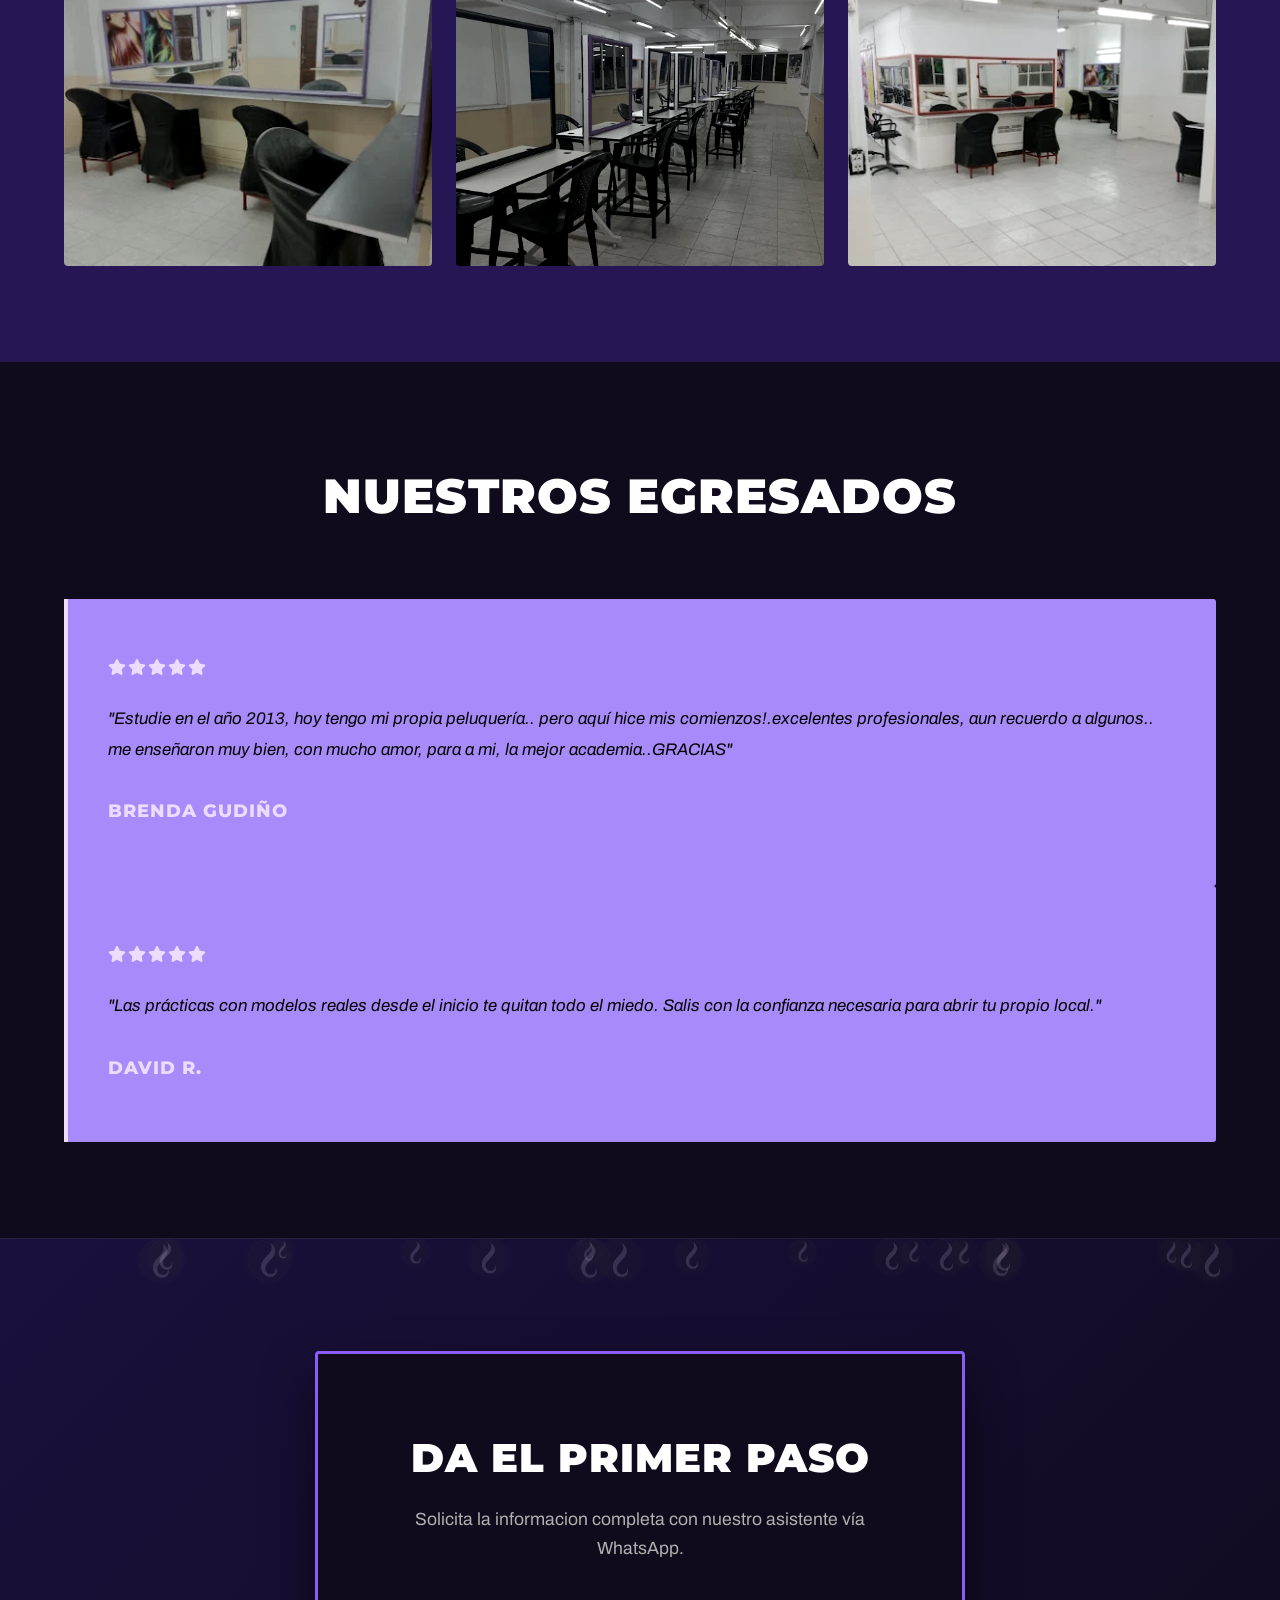
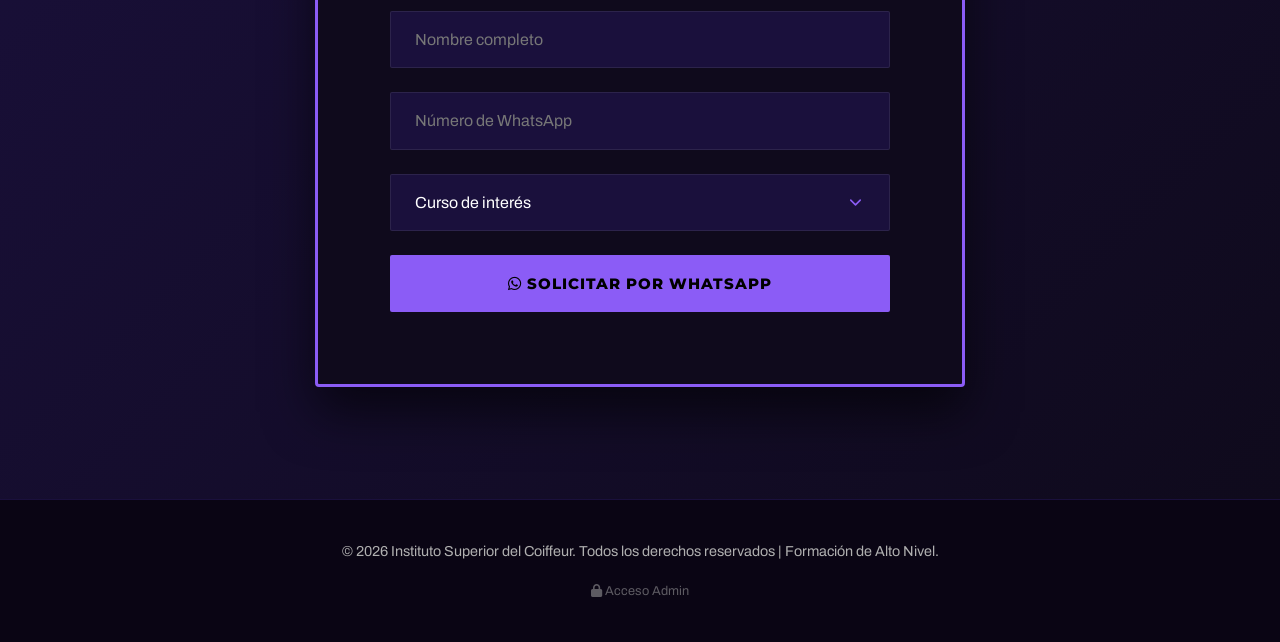
==== commit 4de4cb01: "cambio palabras" ====
--- a/index.html
+++ b/index.html
@@ -89,15 +89,15 @@
       <div class="job-showcase">
         <div class="job-card job-1">
           <i class="fa-solid fa-circle-check" style="color: #10b981;"></i>
-          <span>Salones Exclusivos</span>
+          <span>Salones Profesionales</span>
         </div>
         <div class="job-card job-2">
           <i class="fa-solid fa-circle-check" style="color: #10b981;"></i>
-          <span>Barberías Top</span>
+          <span>Barberías</span>
         </div>
         <div class="job-card job-3">
           <i class="fa-solid fa-briefcase" style="color: var(--violet);"></i>
-          <span>Bolsa de Trabajo</span>
+          <span>Mundo laboral</span>
         </div>
       </div>
     </div>
@@ -129,7 +129,7 @@
           <h3>Barbería</h3>
           <ul class="course-details">
             <li><i class="fa-regular fa-clock"></i> 4 Meses</li>
-            <li><i class="fa-solid fa-layer-group"></i> Nivel Intermedio</li>
+            <li><i class="fa-solid fa-layer-group"></i> Barbero Profesional </li>
           </ul>
           <p>Especialización en cortes con maquina, tintura, navaja clasica, degrade italiano, perfilado urbano.</p>
           <a href="#contacto" class="btn-secondary">Más Información</a>
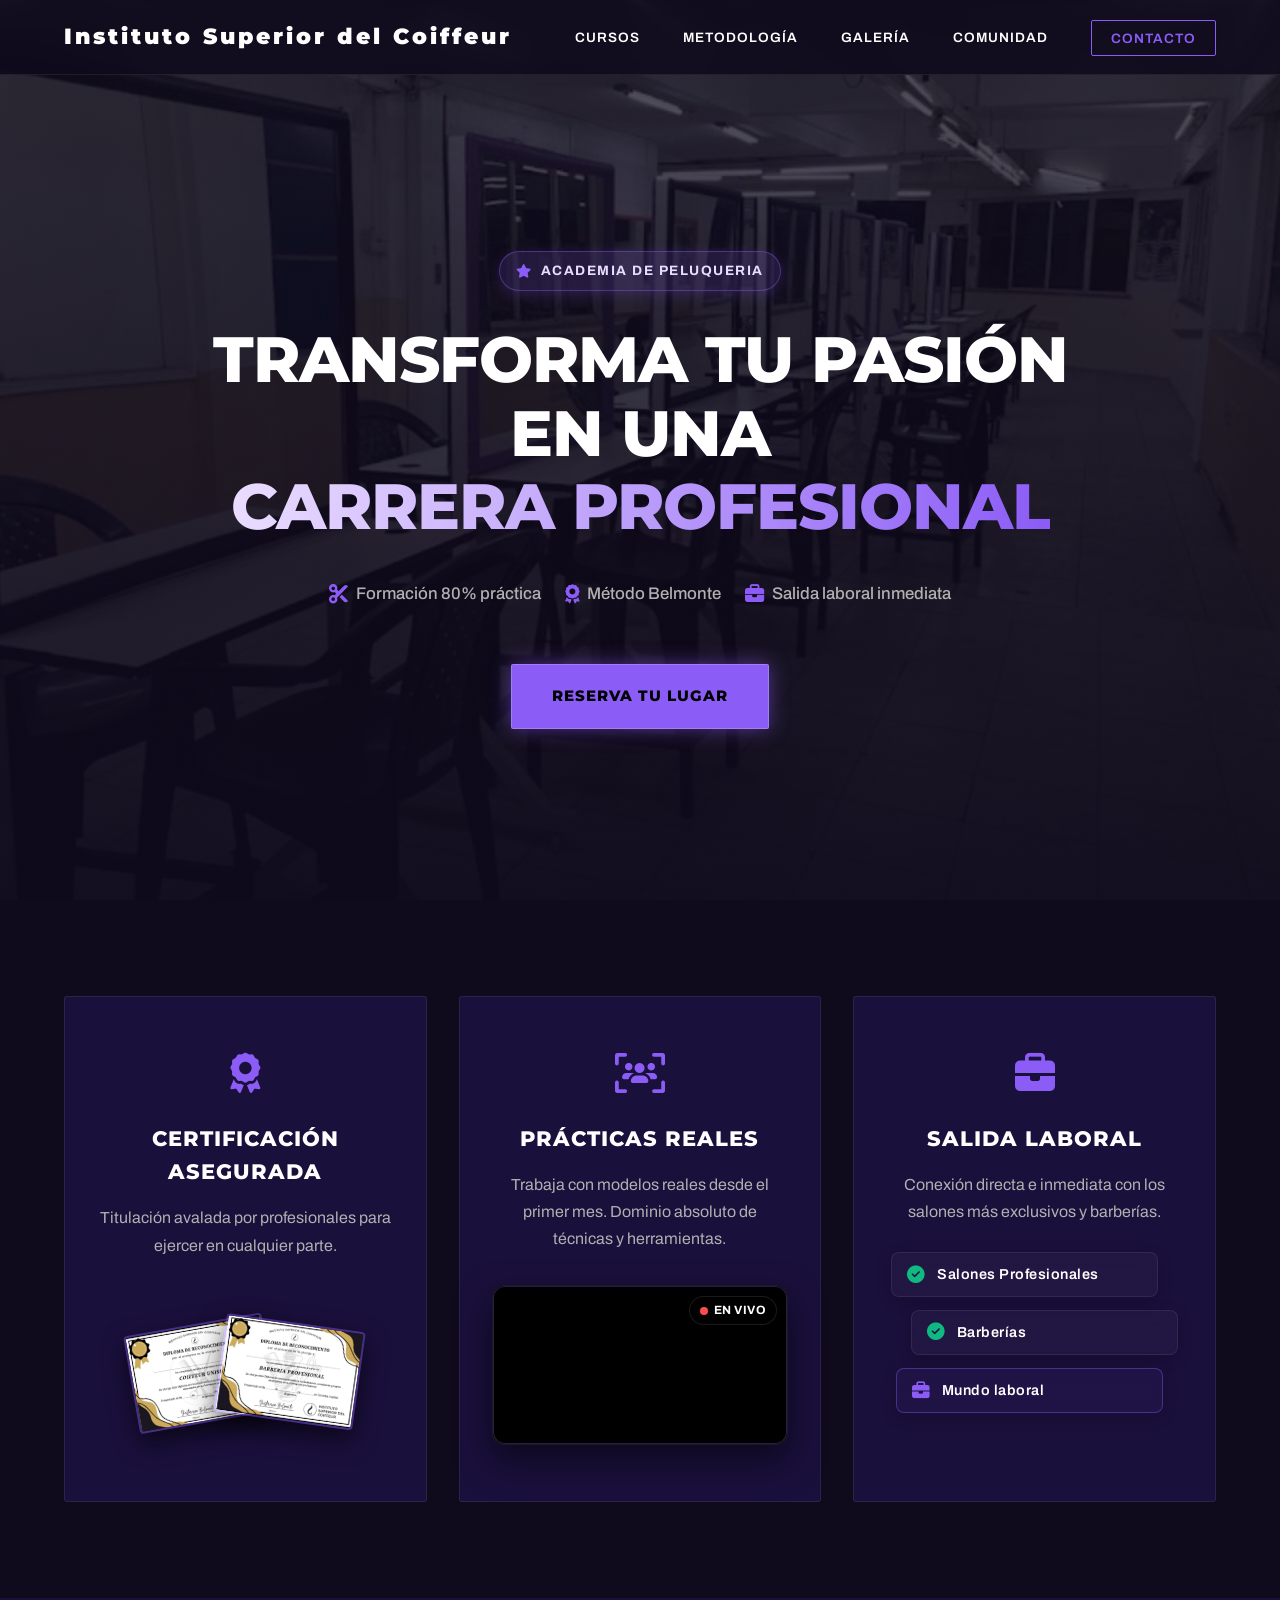
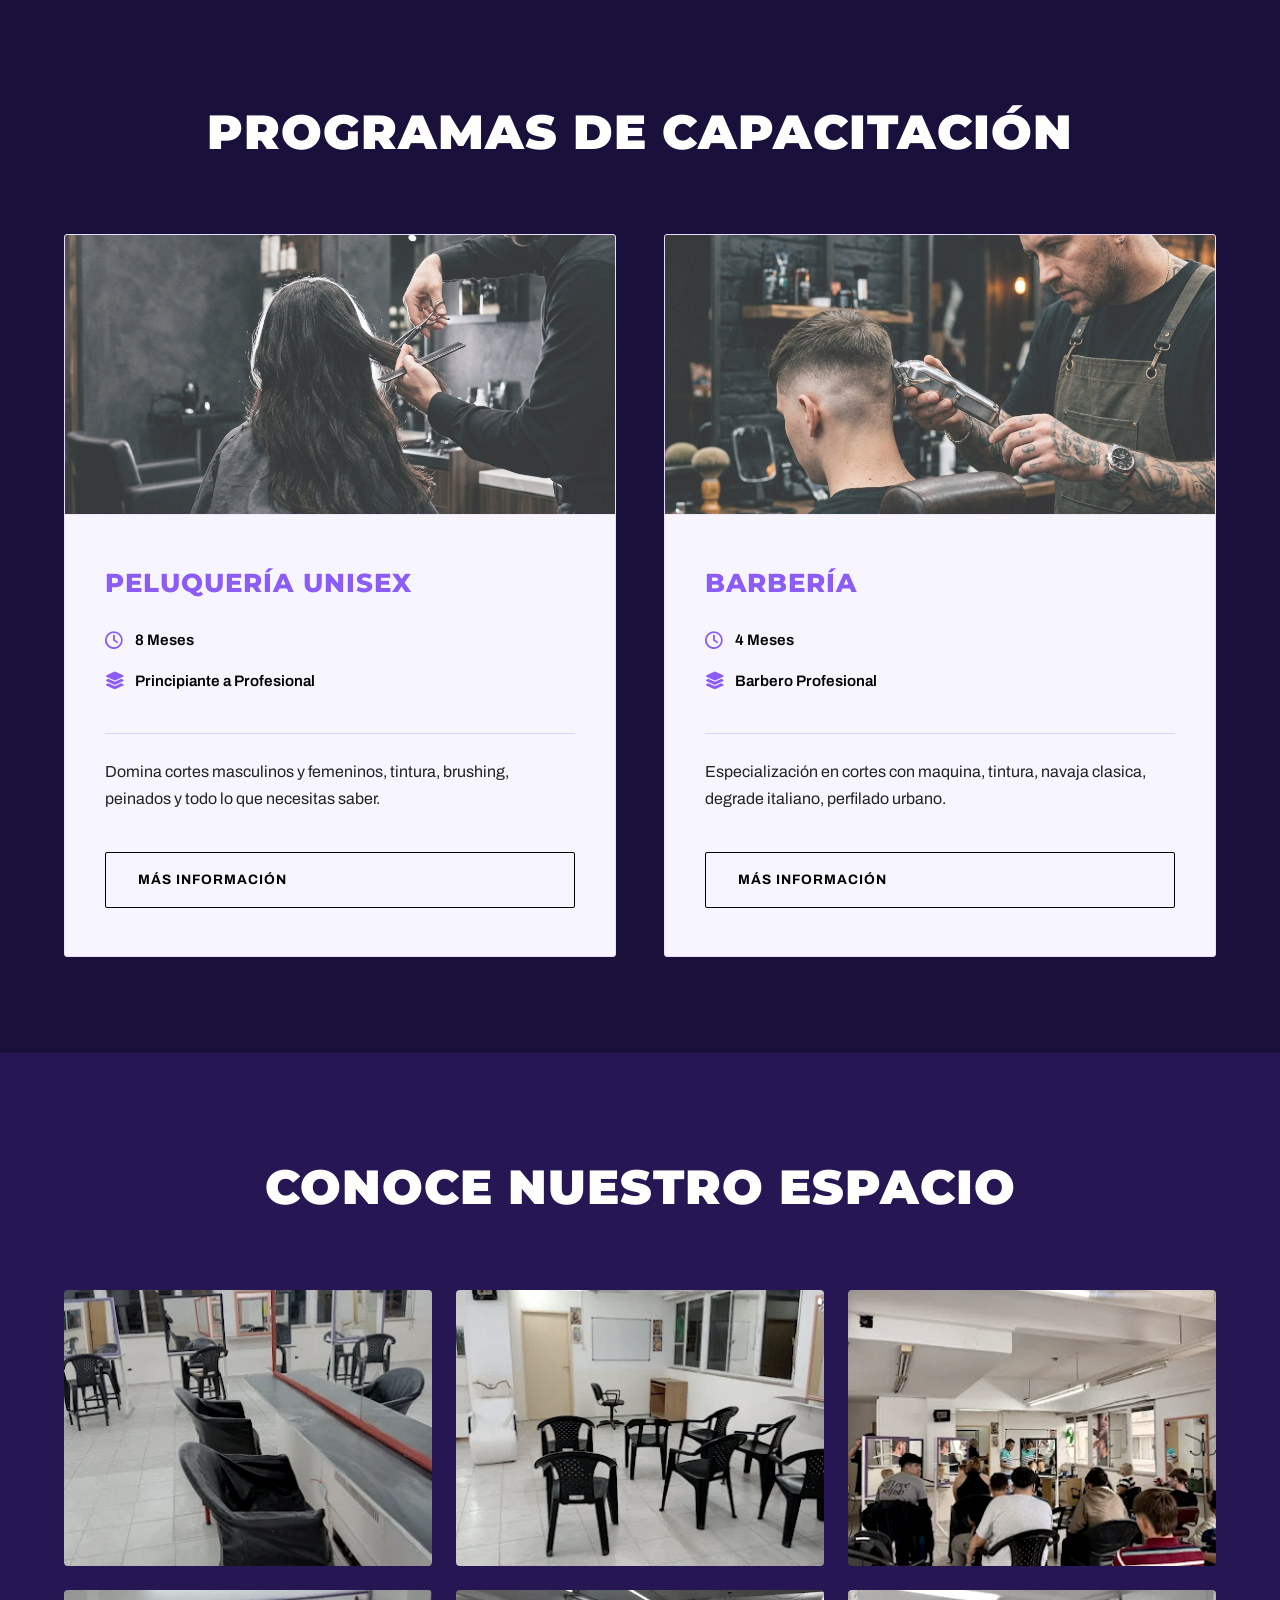
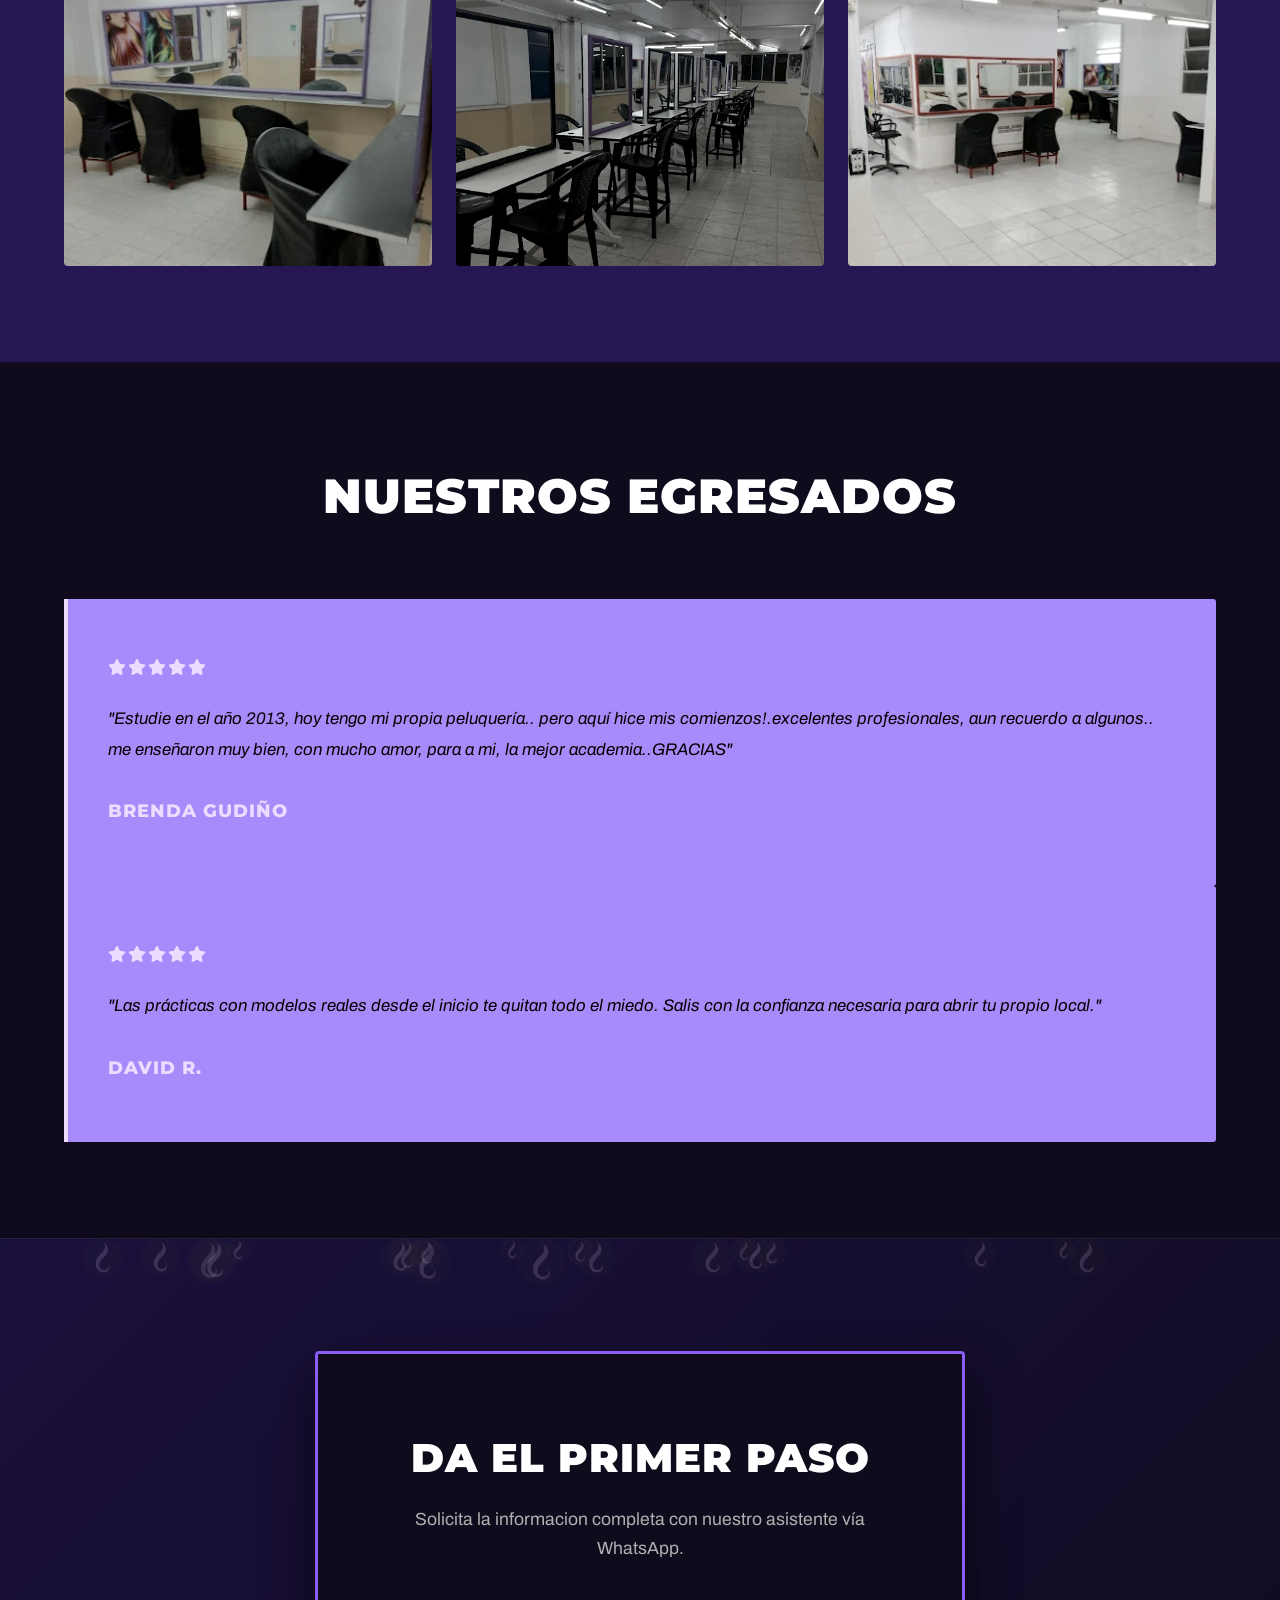
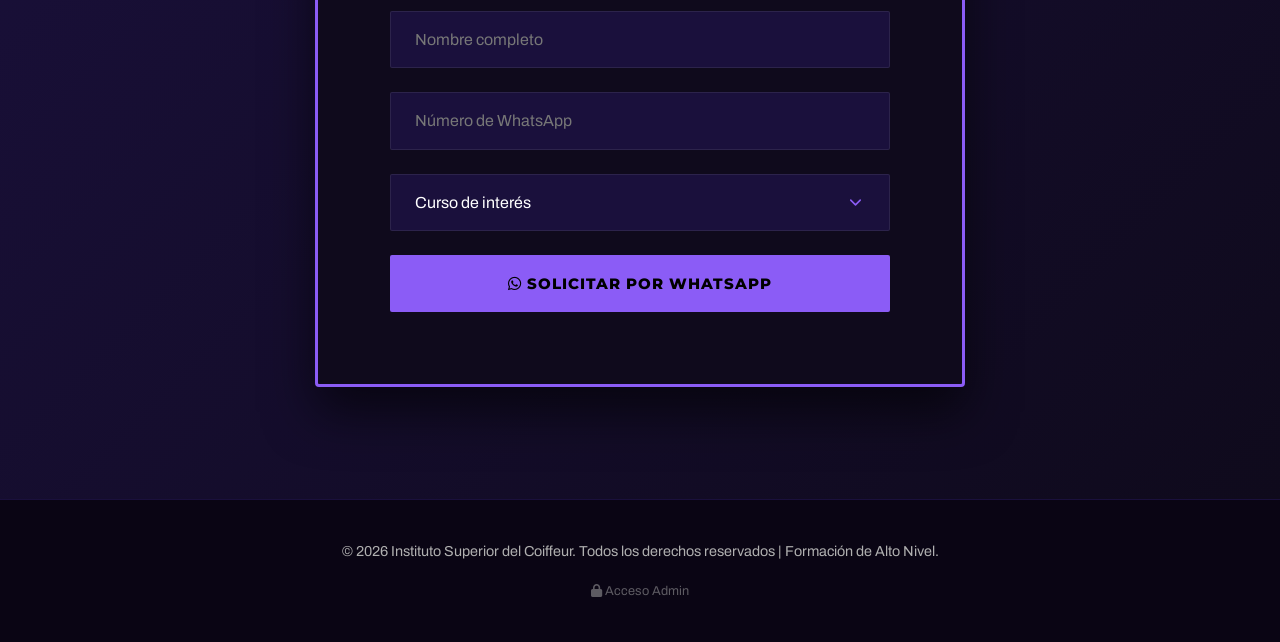
==== commit 24357a1c: "cambio celu" ====
--- a/index.html
+++ b/index.html
@@ -7,7 +7,7 @@
   <title>Academia de Peluquería y Barbería</title>
   <link rel="icon" href="logos/favicon.jpg" type="image/jpeg">
   <link rel="apple-touch-icon" href="logos/favicon.jpg">
-  <link rel="stylesheet" href="style.css?v=14"> <!-- renovar siempre por el cache -->
+  <link rel="stylesheet" href="style.css?v=15"> <!-- renovar siempre por el cache -->
   <link rel="preconnect" href="https://fonts.googleapis.com">
   <link rel="preconnect" href="https://fonts.gstatic.com" crossorigin>
   <link href="https://fonts.googleapis.com/css2?family=Archivo:wght@400;600&family=Montserrat:wght@700;800;900&display=swap" rel="stylesheet">
@@ -28,8 +28,12 @@
 </script>
 
     <div class="logo">Instituto Superior del Coiffeur</div>
-
-    <nav>
+    
+    <div class="mobile-menu-btn" id="mobile-menu-btn">
+      <i class="fa-solid fa-bars"></i>
+    </div>
+
+    <nav id="navbar-links">
       <a href="#cursos">Cursos</a>
       <a href="#metodo">Metodología</a>
       <a href="#galeria">Galería</a>
@@ -240,6 +244,6 @@
     <img id="lightbox-img" src="" alt="Imagen ampliada">
   </div>
 
-  <script src="script.js?v=2"></script>
+  <script src="script.js?v=3"></script>
 </body> 
 </html>
--- a/style.css
+++ b/style.css
@@ -957,39 +957,76 @@
   color: var(--violet);
 }
 
+/* Mobile Menu Toggle */
+.mobile-menu-btn {
+  display: none;
+  color: var(--white);
+  font-size: 1.5rem;
+  cursor: pointer;
+  transition: color 0.3s ease;
+}
+
+.mobile-menu-btn:hover {
+  color: var(--violet);
+}
+
 /* Responsive */
 @media (max-width: 900px) {
   .courses h2, .testimonials h2, .form-container h2 { font-size: 2.2rem; }
 }
 
 @media (max-width: 768px) {
-
   .navbar {
+    padding: 1rem 5%;
+    flex-wrap: wrap;
+  }
+  
+  .mobile-menu-btn {
+    display: block;
+  }
+  
+  .navbar nav {
+    width: 100%;
+    display: none; /* Hidden by default on mobile */
     flex-direction: column;
-    padding: 1rem;
-  }
-  .navbar nav {
+    padding-top: 1rem;
     margin-top: 1rem;
-    display: flex;
-    flex-wrap: wrap;
-    justify-content: center;
-    gap: 1rem;
-  }
+    border-top: 1px solid var(--border-light);
+  }
+  
+  .navbar nav.active {
+    display: flex; /* Show when active class is added */
+  }
+
   .navbar nav a {
     margin-left: 0;
-    font-size: 0.8rem;
-  }
+    margin-bottom: 1rem;
+    font-size: 0.95rem;
+    text-align: center;
+  }
+  
+  .navbar nav a.btn-outline {
+    display: inline-block;
+    max-width: 200px;
+    margin: 0 auto;
+  }
+
   .hero {
-    padding-top: 180px; /* Adjust padding for stacked navbar */
-  }
+    padding-top: 100px;
+    background-attachment: scroll; /* Fixes background image not showing on mobile/iOS */
+    background-position: top center;
+  }
+  
   .hero-benefits {
     flex-direction: column;
     gap: 0.8rem;
     align-items: center;
   }
+  
   .hero-benefits span {
     font-size: 0.95rem;
   }
+  
   .form-container {
     padding: 2.5rem 1.5rem;
   }
